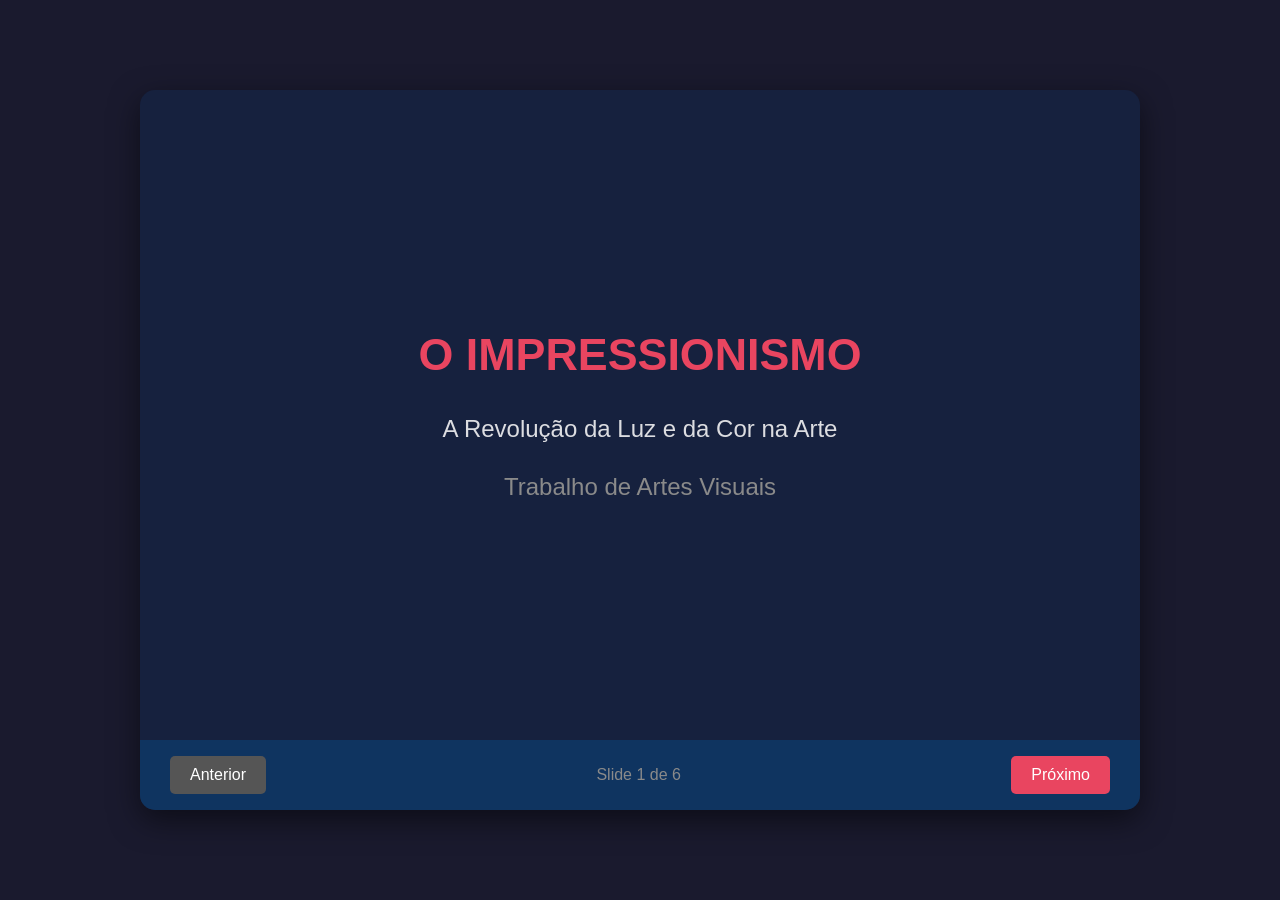
==== index.html @ 54b545f0 "Update index.html" ====
<!DOCTYPE html>
<html lang="pt-BR">
<head>
    <meta charset="UTF-8">
    <meta name="viewport" content="width=device-width, initial-scale=1.0">
    <title>Trabalho de Artes: Impressionismo</title>
    <style>
        * {
            box-sizing: border-box;
            margin: 0;
            padding: 0;
            font-family: 'Segoe UI', Tahoma, Geneva, Verdana, sans-serif;
        }

        body {
            background-color: #1a1a2e;
            color: #fff;
            display: flex;
            justify-content: center;
            align-items: center;
            min-height: 100vh;
            overflow: hidden;
        }

        /* Container Principal da Apresentação */
        .presentation-container {
            width: 90vw;
            max-width: 1000px;
            height: 80vh;
            background: #16213e;
            border-radius: 15px;
            box-shadow: 0 10px 30px rgba(0, 0, 0, 0.5);
            position: relative;
            overflow: hidden;
            display: flex;
            flex-direction: column;
        }

        /* Área dos Slides */
        .slides-wrapper {
            flex: 1;
            position: relative;
        }

        .slide {
            position: absolute;
            top: 0;
            left: 0;
            width: 100%;
            height: 100%;
            opacity: 0;
            visibility: hidden;
            transition: all 0.6s ease-in-out;
            padding: 50px;
            display: flex;
            flex-direction: column;
            justify-content: center;
            box-sizing: border-box;
        }

        .slide.active {
            opacity: 1;
            visibility: visible;
        }

        /* Estilização dos Conteúdos */
        h1 {
            font-size: 2.8rem;
            color: #e94560;
            margin-bottom: 20px;
            text-align: center;
        }

        h2 {
            font-size: 2rem;
            color: #00fff5;
            margin-bottom: 20px;
            border-bottom: 2px solid #00fff5;
            padding-bottom: 10px;
            display: inline-block;
        }

        p {
            font-size: 1.2rem;
            line-height: 1.6;
            color: #dcdde1;
            margin-bottom: 15px;
        }

        ul {
            font-size: 1.2rem;
            line-height: 1.8;
            margin-left: 30px;
            color: #dcdde1;
        }

        li {
            margin-bottom: 10px;
        }

        .highlight {
            color: #f8a5c2;
            font-weight: bold;
        }

        /* Capa Especial */
        .slide-cover {
            text-align: center;
            align-items: center;
        }

        .slide-cover h3 {
            font-size: 1.5rem;
            color: #8a8a8a;
            margin-top: 10px;
            font-weight: normal;
        }

        /* Navegação e Botões */
        .controls {
            height: 70px;
            background: #0f3460;
            display: flex;
            justify-content: space-between;
            align-items: center;
            padding: 0 30px;
        }

        .btn {
            background-color: #e94560;
            color: white;
            border: none;
            padding: 10px 20px;
            font-size: 1rem;
            border-radius: 5px;
            cursor: pointer;
            transition: background 0.3s;
        }

        .btn:hover {
            background-color: #ff6b81;
        }

        .btn:disabled {
            background-color: #555;
            cursor: not-allowed;
        }

        .slide-counter {
            font-size: 1rem;
            color: #8a8a8a;
        }
    </style>
</head>
<body>

    <div class="presentation-container">
        <div class="slides-wrapper">

            <!-- Slide 1: Capa -->
            <div class="slide slide-cover active">
                <h1>O IMPRESSIONISMO</h1>
                <p style="font-size: 1.5rem; margin-top: 10px;">A Revolução da Luz e da Cor na Arte</p>
                <h3>Trabalho de Artes Visuais</h3>
            </div>

            <!-- Slide 2: O que foi? -->
            <div class="slide">
                <h2>O que foi o Impressionismo?</h2>
                <p>O <strong>Impressionismo</strong> foi um movimento artístico que emergiu na França na segunda metade do século XIX (década de 1870).</p>
                <p>Os artistas romperam com as regras rígidas da <span class="highlight">Arte Acadêmica</span>, optando por pintar ao ar livre para capturar a luz solar e as transformações da natureza em tempo real.</p>
            </div>

            <!-- Slide 3: Principais Características -->
            <div class="slide">
                <h2>Principais Características</h2>
                <ul>
                    <li><strong>Luz Natural:</strong> Foco em como a luz do sol altera as cores dos objetos.</li>
                    <li><strong>Pinceladas Soltas:</strong> Pinceladas rápidas e visíveis, sem preocupação com contornos definidos.</li>
                    <li><strong>Mistura Óptica:</strong> Cores puras aplicadas lado a lado na tela para serem misturadas pelos olhos de quem vê.</li>
                    <li><strong>Temas do Cotidiano:</strong> Paisagens naturais, cenas urbanas e vida boêmia de Paris.</li>
                </ul>
            </div>

            <!-- Slide 4: Origem do Nome -->
            <div class="slide">
                <h2>Origem do Nome</h2>
                <p>O termo "Impressionismo" surgiu de forma pejorativa através do crítico de arte Louis Leroy, ao comentar a obra <em>"Impressão, Nascer do Sol"</em> (1872) de <span class="highlight">Claude Monet</span>.</p>
                <p>O crítico ironizou a pintura dizendo que ela parecia apenas um "esboço incompleto" ou uma simples "impressão". Os artistas gostaram do termo e o adotaram para o movimento.</p>
            </div>

            <!-- Slide 5: Principais Artistas -->
            <div class="slide">
                <h2>Principais Artistas</h2>
                <ul>
                    <li><strong>Claude Monet:</strong> O pai do impressionismo, famoso por suas séries de paisagens e vitórias-régias.</li>
                    <li><strong>Pierre-Auguste Renoir:</strong> Destacou-se pelas cores vivas e celebração da vida social urbana.</li>
                    <li><strong>Edgar Degas:</strong> Conhecido por capturar o movimento, especialmente em suas pinturas de bailarinas.</li>
                    <li><strong>Berthe Morisot:</strong> Uma das mulheres mais importantes do movimento, retratando o universo feminino e familiar.</li>
                </ul>
            </div>

            <!-- Slide 6: Conclusão -->
            <div class="slide">
                <h2>Conclusão e Impacto</h2>
                <p>O Impressionismo não apenas mudou a forma de pintar, mas **libertou a arte** da obrigação de copiar fielmente a realidade.</p>
                <p>Ele abriu caminho para a **Arte Moderna** e influenciou diretamente movimentos futuros como o Pós-Impressionismo, o Fovismo e o Cubismo.</p>
            </div>

        </div>

        <!-- Controles dos Slides -->
        <div class="controls">
            <button class="btn" id="prevBtn" onclick="changeSlide(-1)" disabled>Anterior</button>
            <div class="slide-counter" id="slideCounter">Slide 1 de 6</div>
            <button class="btn" id="nextBtn" onclick="changeSlide(1)">Próximo</button>
        </div>
    </div>

    <!-- Script para controle de navegação -->
    <script>
        let currentSlide = 0;
        const slides = document.querySelectorAll('.slide');
        const prevBtn = document.getElementById('prevBtn');
        const nextBtn = document.getElementById('nextBtn');
        const slideCounter = document.getElementById('slideCounter');

        function updateSlide() {
            slides.forEach((slide, index) => {
                if (index === currentSlide) {
                    slide.classList.add('active');
                } else {
                    slide.classList.remove('active');
                }
            });

            // Atualiza contador
            slideCounter.textContent = `Slide ${currentSlide + 1} de ${slides.length}`;

            // Ativa/Desativa botões
            prevBtn.disabled = currentSlide === 0;
            nextBtn.disabled = currentSlide === slides.length - 1;
        }

        function changeSlide(direction) {
            currentSlide += direction;
            if (currentSlide < 0) currentSlide = 0;
            if (currentSlide >= slides.length) currentSlide = slides.length - 1;
            updateSlide();
        }

        // Navegação por teclado (setas)
        document.addEventListener('keydown', (e) => {
            if (e.key === 'ArrowRight' || e.key === ' ') {
                if (currentSlide < slides.length - 1) changeSlide(1);
            } else if (e.key === 'ArrowLeft') {
                if (currentSlide > 0) changeSlide(-1);
            }
        });
    </script>
</body>
  </html>
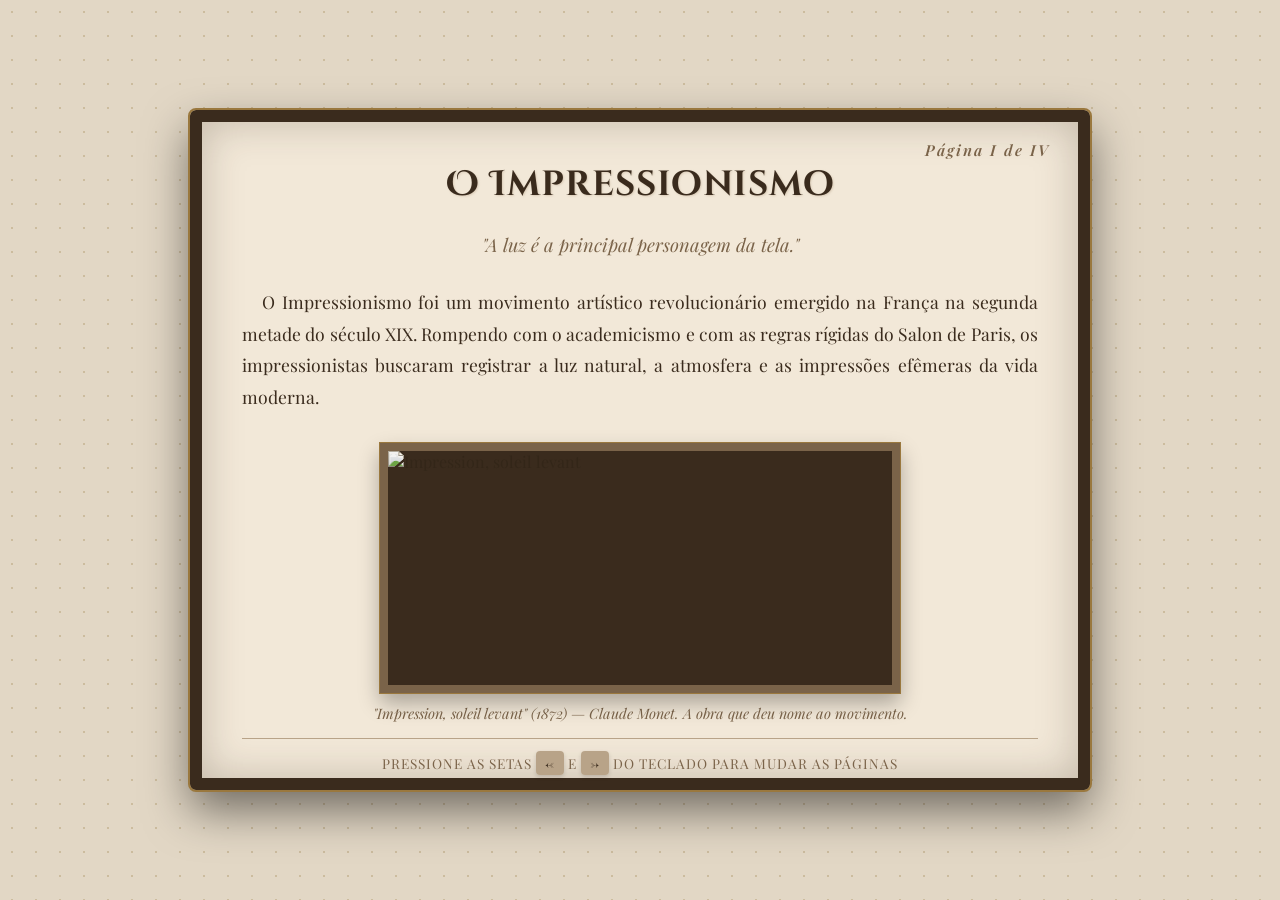
==== commit e9fe704b: "Update index.html" ====
--- a/index.html
+++ b/index.html
@@ -3,18 +3,37 @@
 <head>
     <meta charset="UTF-8">
     <meta name="viewport" content="width=device-width, initial-scale=1.0">
-    <title>Trabalho de Artes: Impressionismo</title>
+    <title>O Impressionismo - Uma Jornada nas Cores da Luz</title>
+    <!-- Fontes clássicas / estilo antigo -->
+    <link rel="preconnect" href="https://fonts.googleapis.com">
+    <link rel="preconnect" href="https://fonts.gstatic.com" crossorigin>
+    <link href="https://fonts.googleapis.com/css2?family=Cinzel+Decorative:wght@700&family=Playfair+Display:ital,wght@0,400;0,600;0,700;1,400&display=swap" rel="stylesheet">
+
     <style>
+        /* Palette de Cores de Pinturas Antigas / Envelhecidas */
+        :root {
+            --bg-canvas: #e2d7c5;
+            --bg-paper: #f2e8d8;
+            --brown-dark: #3a2b1d;
+            --brown-muted: #7a6349;
+            --sepia-border: #b8a388;
+            --gold-accent: #9a783e;
+            --font-title: 'Cinzel Decorative', serif;
+            --font-body: 'Playfair Display', serif;
+        }
+
         * {
             box-sizing: border-box;
             margin: 0;
             padding: 0;
-            font-family: 'Segoe UI', Tahoma, Geneva, Verdana, sans-serif;
         }
 
         body {
-            background-color: #1a1a2e;
-            color: #fff;
+            background-color: var(--bg-canvas);
+            background-image: radial-gradient(#ccbc9e 1px, transparent 1px);
+            background-size: 24px 24px;
+            color: var(--brown-dark);
+            font-family: var(--font-body);
             display: flex;
             justify-content: center;
             align-items: center;
@@ -22,242 +41,270 @@
             overflow: hidden;
         }
 
-        /* Container Principal da Apresentação */
-        .presentation-container {
-            width: 90vw;
-            max-width: 1000px;
-            height: 80vh;
-            background: #16213e;
-            border-radius: 15px;
-            box-shadow: 0 10px 30px rgba(0, 0, 0, 0.5);
+        /* Moldura de Livro Antigo / Quadro */
+        .book-container {
+            width: 92%;
+            max-width: 900px;
+            height: 85vh;
+            max-height: 680px;
+            background: var(--bg-paper);
+            border: 12px solid var(--brown-dark);
+            outline: 2px solid var(--gold-accent);
+            box-shadow: inset 0 0 40px rgba(58, 43, 29, 0.25), 0 20px 45px rgba(0,0,0,0.5);
+            border-radius: 6px;
             position: relative;
-            overflow: hidden;
+            padding: 40px;
             display: flex;
             flex-direction: column;
-        }
-
-        /* Área dos Slides */
-        .slides-wrapper {
-            flex: 1;
+            justify-content: space-between;
+        }
+
+        /* Indicador do número da página */
+        .page-indicator {
+            position: absolute;
+            top: 18px;
+            right: 28px;
+            font-size: 0.95rem;
+            color: var(--brown-muted);
+            letter-spacing: 2px;
+            font-style: italic;
+            font-weight: 600;
+        }
+
+        /* Estrutura das Páginas */
+        .page {
+            display: none;
+            opacity: 0;
+            transition: opacity 0.7s ease-in-out;
+            height: 100%;
+            flex-direction: column;
+            justify-content: center;
+        }
+
+        .page.active {
+            display: flex;
+            opacity: 1;
+        }
+
+        h1, h2 {
+            font-family: var(--font-title);
+            color: var(--brown-dark);
+            text-align: center;
+            margin-bottom: 20px;
+            text-shadow: 1px 1px 2px rgba(184, 163, 136, 0.4);
+            line-height: 1.3;
+        }
+
+        h1 { 
+            font-size: 2.2rem; 
+            letter-spacing: 1px;
+        }
+        
+        h2 { 
+            font-size: 1.7rem; 
+            border-bottom: 1px solid var(--sepia-border); 
+            padding-bottom: 10px; 
+            margin-bottom: 25px;
+        }
+
+        p {
+            font-size: 1.1rem;
+            line-height: 1.8;
+            text-align: justify;
+            color: var(--brown-dark);
+            margin-bottom: 15px;
+            text-indent: 20px;
+        }
+
+        .intro-text {
+            text-indent: 0;
+            font-style: italic;
+            text-align: center;
+            color: var(--brown-muted);
+            margin-bottom: 25px;
+            font-size: 1.15rem;
+        }
+
+        /* Efeito de Pincelada / Revelação da Pintura */
+        .artwork-wrapper {
             position: relative;
-        }
-
-        .slide {
-            position: absolute;
-            top: 0;
-            left: 0;
+            width: 100%;
+            max-width: 520px;
+            height: 270px;
+            margin: 15px auto;
+            border: 8px solid var(--brown-muted);
+            outline: 1px solid var(--gold-accent);
+            box-shadow: 0 10px 20px rgba(0,0,0,0.3);
+            overflow: hidden;
+            background-color: var(--brown-dark);
+        }
+
+        .artwork-img {
             width: 100%;
             height: 100%;
-            opacity: 0;
-            visibility: hidden;
-            transition: all 0.6s ease-in-out;
-            padding: 50px;
-            display: flex;
-            flex-direction: column;
-            justify-content: center;
-            box-sizing: border-box;
-        }
-
-        .slide.active {
-            opacity: 1;
-            visibility: visible;
-        }
-
-        /* Estilização dos Conteúdos */
-        h1 {
-            font-size: 2.8rem;
-            color: #e94560;
-            margin-bottom: 20px;
+            object-fit: cover;
+            filter: sepia(0.3) contrast(1.08) brightness(0.95);
+            /* Animação que simula o pincel pintando a tela ao revelar a imagem */
+            clip-path: circle(0% at 50% 50%);
+            transition: clip-path 2.2s cubic-bezier(0.25, 1, 0.5, 1);
+        }
+
+        /* Ao ativar a página, o efeito do pincel abre a tela */
+        .page.active .artwork-img {
+            clip-path: circle(120% at 50% 50%);
+        }
+
+        /* Legenda das Obras */
+        .caption {
             text-align: center;
-        }
-
-        h2 {
-            font-size: 2rem;
-            color: #00fff5;
-            margin-bottom: 20px;
-            border-bottom: 2px solid #00fff5;
-            padding-bottom: 10px;
-            display: inline-block;
-        }
-
-        p {
+            font-style: italic;
+            font-size: 0.9rem;
+            color: var(--brown-muted);
+            margin-top: -5px;
+            margin-bottom: 15px;
+        }
+
+        /* Lista estilizada da Página 2 */
+        .features-list {
+            list-style: none;
+            margin-top: 10px;
+        }
+
+        .features-list li {
+            font-size: 1.05rem;
+            line-height: 1.8;
+            margin-bottom: 12px;
+            padding-left: 25px;
+            position: relative;
+        }
+
+        .features-list li::before {
+            content: "❧";
+            position: absolute;
+            left: 0;
+            color: var(--gold-accent);
             font-size: 1.2rem;
-            line-height: 1.6;
-            color: #dcdde1;
-            margin-bottom: 15px;
-        }
-
-        ul {
-            font-size: 1.2rem;
-            line-height: 1.8;
-            margin-left: 30px;
-            color: #dcdde1;
-        }
-
-        li {
-            margin-bottom: 10px;
-        }
-
-        .highlight {
-            color: #f8a5c2;
+        }
+
+        /* Rodapé com Instrução do Teclado */
+        .footer-nav {
+            text-align: center;
+            font-size: 0.85rem;
+            color: var(--brown-muted);
+            border-top: 1px solid var(--sepia-border);
+            padding-top: 15px;
+            letter-spacing: 1px;
+            text-transform: uppercase;
+        }
+
+        .key-hint {
+            background-color: var(--sepia-border);
+            color: var(--brown-dark);
+            padding: 3px 9px;
+            border-radius: 4px;
             font-weight: bold;
-        }
-
-        /* Capa Especial */
-        .slide-cover {
-            text-align: center;
-            align-items: center;
-        }
-
-        .slide-cover h3 {
-            font-size: 1.5rem;
-            color: #8a8a8a;
-            margin-top: 10px;
-            font-weight: normal;
-        }
-
-        /* Navegação e Botões */
-        .controls {
-            height: 70px;
-            background: #0f3460;
-            display: flex;
-            justify-content: space-between;
-            align-items: center;
-            padding: 0 30px;
-        }
-
-        .btn {
-            background-color: #e94560;
-            color: white;
-            border: none;
-            padding: 10px 20px;
-            font-size: 1rem;
-            border-radius: 5px;
-            cursor: pointer;
-            transition: background 0.3s;
-        }
-
-        .btn:hover {
-            background-color: #ff6b81;
-        }
-
-        .btn:disabled {
-            background-color: #555;
-            cursor: not-allowed;
-        }
-
-        .slide-counter {
-            font-size: 1rem;
-            color: #8a8a8a;
+            box-shadow: 0 2px 4px rgba(0,0,0,0.15);
         }
     </style>
 </head>
 <body>
 
-    <div class="presentation-container">
-        <div class="slides-wrapper">
-
-            <!-- Slide 1: Capa -->
-            <div class="slide slide-cover active">
-                <h1>O IMPRESSIONISMO</h1>
-                <p style="font-size: 1.5rem; margin-top: 10px;">A Revolução da Luz e da Cor na Arte</p>
-                <h3>Trabalho de Artes Visuais</h3>
+    <div class="book-container">
+        <div class="page-indicator" id="pageIndicator">Página I de IV</div>
+
+        <!-- PÁGINA 1: INTRODUÇÃO -->
+        <div class="page active" id="page-1">
+            <h1>O Impressionismo</h1>
+            <p class="intro-text">"A luz é a principal personagem da tela."</p>
+            <p>
+                O Impressionismo foi um movimento artístico revolucionário emergido na França na segunda metade do século XIX. Rompendo com o academicismo e com as regras rígidas do Salon de Paris, os impressionistas buscaram registrar a luz natural, a atmosfera e as impressões efêmeras da vida moderna.
+            </p>
+            <div class="artwork-wrapper">
+                <img src="https://upload.wikimedia.org/wikipedia/commons/thumb/5/54/Claude_Monet%2C_Impression%2C_soleil_levant.jpg/800px-Claude_Monet%2C_Impression%2C_soleil_levant.jpg" alt="Impression, soleil levant" class="artwork-img">
             </div>
-
-            <!-- Slide 2: O que foi? -->
-            <div class="slide">
-                <h2>O que foi o Impressionismo?</h2>
-                <p>O <strong>Impressionismo</strong> foi um movimento artístico que emergiu na França na segunda metade do século XIX (década de 1870).</p>
-                <p>Os artistas romperam com as regras rígidas da <span class="highlight">Arte Acadêmica</span>, optando por pintar ao ar livre para capturar a luz solar e as transformações da natureza em tempo real.</p>
+            <div class="caption">"Impression, soleil levant" (1872) — Claude Monet. A obra que deu nome ao movimento.</div>
+        </div>
+
+        <!-- PÁGINA 2: CARACTERÍSTICAS -->
+        <div class="page" id="page-2">
+            <h2>Técnicas e Características</h2>
+            <p>
+                Os pintores impressionistas transformaram a forma de enxergar e representar o mundo ao seu redor através de novas abordagens estéticas:
+            </p>
+            <ul class="features-list">
+                <li><strong>Pintura ao Ar Livre (En plein air):</strong> Abandono do ateliê para capturar as transformações da luz solar em tempo real.</li>
+                <li><strong>Pinceladas Rápidas e Visíveis:</strong> Toques de tinta que deixam a textura do pincel evidente na tela.</li>
+                <li><strong>Mistura Óptica de Cores:</strong> Cores puras aplicadas lado a lado para serem fundidas pelo olhar do espectador.</li>
+                <li><strong>Sombras Coloridas:</strong> As sombras deixaram de ser pretas ou cinzas e passaram a refletir tons violetas e azulados.</li>
+            </ul>
+        </div>
+
+        <!-- PÁGINA 3: GRANDES MESTRES -->
+        <div class="page" id="page-3">
+            <h2>Os Grandes Mestres</h2>
+            <p>
+                A essência do movimento foi moldada por artistas visionários que imortalizaram a sensibilidade da luz e do cotidiano parisiense.
+            </p>
+            <div class="artwork-wrapper">
+                <img src="https://upload.wikimedia.org/wikipedia/commons/thumb/2/21/Pierre-Auguste_Renoir_-_Le_Moulin_de_la_Galette_-_Google_Art_Project.jpg/800px-Pierre-Auguste_Renoir_-_Le_Moulin_de_la_Galette_-_Google_Art_Project.jpg" alt="Bal du moulin de la Galette" class="artwork-img">
             </div>
-
-            <!-- Slide 3: Principais Características -->
-            <div class="slide">
-                <h2>Principais Características</h2>
-                <ul>
-                    <li><strong>Luz Natural:</strong> Foco em como a luz do sol altera as cores dos objetos.</li>
-                    <li><strong>Pinceladas Soltas:</strong> Pinceladas rápidas e visíveis, sem preocupação com contornos definidos.</li>
-                    <li><strong>Mistura Óptica:</strong> Cores puras aplicadas lado a lado na tela para serem misturadas pelos olhos de quem vê.</li>
-                    <li><strong>Temas do Cotidiano:</strong> Paisagens naturais, cenas urbanas e vida boêmia de Paris.</li>
-                </ul>
-            </div>
-
-            <!-- Slide 4: Origem do Nome -->
-            <div class="slide">
-                <h2>Origem do Nome</h2>
-                <p>O termo "Impressionismo" surgiu de forma pejorativa através do crítico de arte Louis Leroy, ao comentar a obra <em>"Impressão, Nascer do Sol"</em> (1872) de <span class="highlight">Claude Monet</span>.</p>
-                <p>O crítico ironizou a pintura dizendo que ela parecia apenas um "esboço incompleto" ou uma simples "impressão". Os artistas gostaram do termo e o adotaram para o movimento.</p>
-            </div>
-
-            <!-- Slide 5: Principais Artistas -->
-            <div class="slide">
-                <h2>Principais Artistas</h2>
-                <ul>
-                    <li><strong>Claude Monet:</strong> O pai do impressionismo, famoso por suas séries de paisagens e vitórias-régias.</li>
-                    <li><strong>Pierre-Auguste Renoir:</strong> Destacou-se pelas cores vivas e celebração da vida social urbana.</li>
-                    <li><strong>Edgar Degas:</strong> Conhecido por capturar o movimento, especialmente em suas pinturas de bailarinas.</li>
-                    <li><strong>Berthe Morisot:</strong> Uma das mulheres mais importantes do movimento, retratando o universo feminino e familiar.</li>
-                </ul>
-            </div>
-
-            <!-- Slide 6: Conclusão -->
-            <div class="slide">
-                <h2>Conclusão e Impacto</h2>
-                <p>O Impressionismo não apenas mudou a forma de pintar, mas **libertou a arte** da obrigação de copiar fielmente a realidade.</p>
-                <p>Ele abriu caminho para a **Arte Moderna** e influenciou diretamente movimentos futuros como o Pós-Impressionismo, o Fovismo e o Cubismo.</p>
-            </div>
-
-        </div>
-
-        <!-- Controles dos Slides -->
-        <div class="controls">
-            <button class="btn" id="prevBtn" onclick="changeSlide(-1)" disabled>Anterior</button>
-            <div class="slide-counter" id="slideCounter">Slide 1 de 6</div>
-            <button class="btn" id="nextBtn" onclick="changeSlide(1)">Próximo</button>
+            <div class="caption">"Bal du moulin de la Galette" (1876) — Pierre-Auguste Renoir. Cenas da vida cotidiana sob a luz filtrada.</div>
+        </div>
+
+        <!-- PÁGINA 4: O LEGADO -->
+        <div class="page" id="page-4">
+            <h2>O Legado na História da Arte</h2>
+            <p>
+                Apesar de inicialmente rejeitados pelos críticos tradicionais, os impressionistas libertaram a pintura das amarras da representação fotográfica. Ao dar primazia à percepção individual e à subjetividade, o Impressionismo abriu o caminho para todas as vanguardas do século XX.
+            </p>
+            <p>
+                Nomes como Claude Monet, Pierre-Auguste Renoir, Edgar Degas, Camille Pissarro e Berthe Morisot redefiniram para sempre a relação entre a arte, o tempo e a luz.
+            </p>
+        </div>
+
+        <!-- RODAPÉ NAVEGAÇÃO POR TECLADO -->
+        <div class="footer-nav">
+            Pressione as setas <span class="key-hint">←</span> e <span class="key-hint">→</span> do teclado para mudar as páginas
         </div>
     </div>
 
-    <!-- Script para controle de navegação -->
+    <!-- JAVASCRIPT: NAVEGAÇÃO POR SETAS E CONTROLE DE PÁGINAS -->
     <script>
-        let currentSlide = 0;
-        const slides = document.querySelectorAll('.slide');
-        const prevBtn = document.getElementById('prevBtn');
-        const nextBtn = document.getElementById('nextBtn');
-        const slideCounter = document.getElementById('slideCounter');
-
-        function updateSlide() {
-            slides.forEach((slide, index) => {
-                if (index === currentSlide) {
-                    slide.classList.add('active');
-                } else {
-                    slide.classList.remove('active');
+        let currentPage = 1;
+        const totalPages = 4;
+        const romanNumerals = ["I", "II", "III", "IV"];
+
+        function showPage(pageIndex) {
+            if (pageIndex < 1 || pageIndex > totalPages) return;
+
+            // Oculta todas as páginas
+            for (let i = 1; i <= totalPages; i++) {
+                const page = document.getElementById(`page-${i}`);
+                page.classList.remove('active');
+            }
+
+            // Ativa a página atual
+            const activePage = document.getElementById(`page-${pageIndex}`);
+            activePage.classList.add('active');
+
+            // Atualiza o indicador numérico em algarismos romanos
+            document.getElementById('pageIndicator').innerText = `Página ${romanNumerals[pageIndex - 1]} de ${romanNumerals[totalPages - 1]}`;
+
+            currentPage = pageIndex;
+        }
+
+        // Captura o evento das setas do teclado do PC
+        document.addEventListener('keydown', function(event) {
+            if (event.key === 'ArrowRight') {
+                if (currentPage < totalPages) {
+                    showPage(currentPage + 1);
                 }
-            });
-
-            // Atualiza contador
-            slideCounter.textContent = `Slide ${currentSlide + 1} de ${slides.length}`;
-
-            // Ativa/Desativa botões
-            prevBtn.disabled = currentSlide === 0;
-            nextBtn.disabled = currentSlide === slides.length - 1;
-        }
-
-        function changeSlide(direction) {
-            currentSlide += direction;
-            if (currentSlide < 0) currentSlide = 0;
-            if (currentSlide >= slides.length) currentSlide = slides.length - 1;
-            updateSlide();
-        }
-
-        // Navegação por teclado (setas)
-        document.addEventListener('keydown', (e) => {
-            if (e.key === 'ArrowRight' || e.key === ' ') {
-                if (currentSlide < slides.length - 1) changeSlide(1);
-            } else if (e.key === 'ArrowLeft') {
-                if (currentSlide > 0) changeSlide(-1);
+            } else if (event.key === 'ArrowLeft') {
+                if (currentPage > 1) {
+                    showPage(currentPage - 1);
+                }
             }
         });
     </script>
 </body>
-  </html>
-  
+</html>
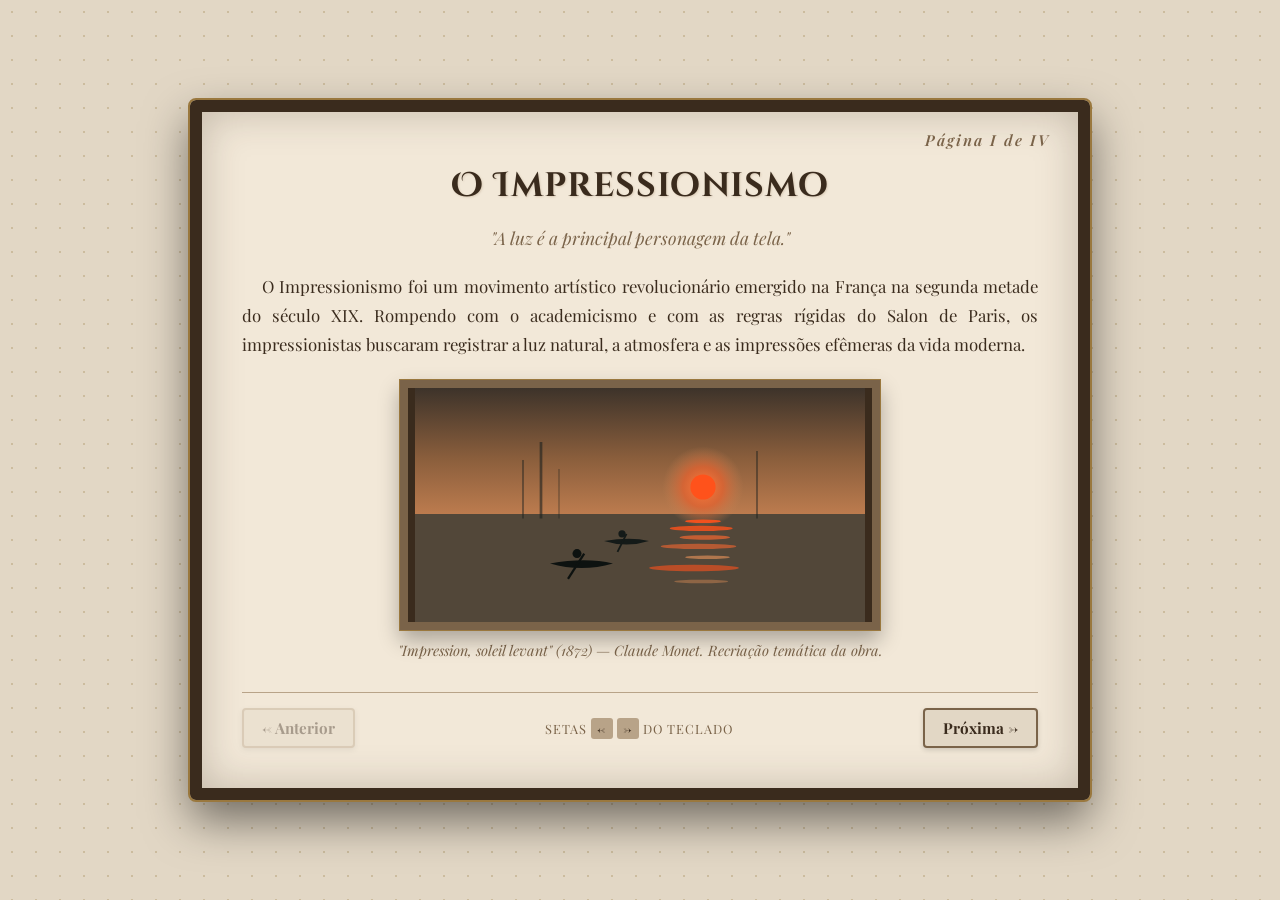
==== commit 960be89b: "Update index.html" ====
--- a/index.html
+++ b/index.html
@@ -4,7 +4,7 @@
     <meta charset="UTF-8">
     <meta name="viewport" content="width=device-width, initial-scale=1.0">
     <title>O Impressionismo - Uma Jornada nas Cores da Luz</title>
-    <!-- Fontes clássicas / estilo antigo -->
+    <!-- Fontes clássicas / antigas -->
     <link rel="preconnect" href="https://fonts.googleapis.com">
     <link rel="preconnect" href="https://fonts.gstatic.com" crossorigin>
     <link href="https://fonts.googleapis.com/css2?family=Cinzel+Decorative:wght@700&family=Playfair+Display:ital,wght@0,400;0,600;0,700;1,400&display=swap" rel="stylesheet">
@@ -45,8 +45,8 @@
         .book-container {
             width: 92%;
             max-width: 900px;
-            height: 85vh;
-            max-height: 680px;
+            height: 88vh;
+            max-height: 700px;
             background: var(--bg-paper);
             border: 12px solid var(--brown-dark);
             outline: 2px solid var(--gold-accent);
@@ -71,7 +71,7 @@
             font-weight: 600;
         }
 
-        /* Estrutura das Páginas */
+        /* Páginas */
         .page {
             display: none;
             opacity: 0;
@@ -90,29 +90,29 @@
             font-family: var(--font-title);
             color: var(--brown-dark);
             text-align: center;
-            margin-bottom: 20px;
+            margin-bottom: 15px;
             text-shadow: 1px 1px 2px rgba(184, 163, 136, 0.4);
             line-height: 1.3;
         }
 
         h1 { 
-            font-size: 2.2rem; 
+            font-size: 2.1rem; 
             letter-spacing: 1px;
         }
         
         h2 { 
-            font-size: 1.7rem; 
+            font-size: 1.6rem; 
             border-bottom: 1px solid var(--sepia-border); 
-            padding-bottom: 10px; 
-            margin-bottom: 25px;
+            padding-bottom: 8px; 
+            margin-bottom: 20px;
         }
 
         p {
-            font-size: 1.1rem;
-            line-height: 1.8;
+            font-size: 1.05rem;
+            line-height: 1.7;
             text-align: justify;
             color: var(--brown-dark);
-            margin-bottom: 15px;
+            margin-bottom: 12px;
             text-indent: 20px;
         }
 
@@ -121,59 +121,60 @@
             font-style: italic;
             text-align: center;
             color: var(--brown-muted);
-            margin-bottom: 25px;
-            font-size: 1.15rem;
-        }
-
-        /* Efeito de Pincelada / Revelação da Pintura */
+            margin-bottom: 20px;
+            font-size: 1.1rem;
+        }
+
+        /* Moldura SVG da Imagem Pintada */
         .artwork-wrapper {
             position: relative;
             width: 100%;
-            max-width: 520px;
-            height: 270px;
-            margin: 15px auto;
+            max-width: 480px;
+            height: 250px;
+            margin: 10px auto 15px auto;
             border: 8px solid var(--brown-muted);
             outline: 1px solid var(--gold-accent);
             box-shadow: 0 10px 20px rgba(0,0,0,0.3);
             overflow: hidden;
             background-color: var(--brown-dark);
-        }
-
-        .artwork-img {
+            display: flex;
+            justify-content: center;
+            align-items: center;
+        }
+
+        .artwork-svg {
             width: 100%;
             height: 100%;
-            object-fit: cover;
-            filter: sepia(0.3) contrast(1.08) brightness(0.95);
             /* Animação que simula o pincel pintando a tela ao revelar a imagem */
             clip-path: circle(0% at 50% 50%);
             transition: clip-path 2.2s cubic-bezier(0.25, 1, 0.5, 1);
         }
 
         /* Ao ativar a página, o efeito do pincel abre a tela */
-        .page.active .artwork-img {
+        .page.active .artwork-svg {
             clip-path: circle(120% at 50% 50%);
         }
 
-        /* Legenda das Obras */
+        /* Legenda da pintura antiga */
         .caption {
             text-align: center;
             font-style: italic;
             font-size: 0.9rem;
             color: var(--brown-muted);
             margin-top: -5px;
-            margin-bottom: 15px;
-        }
-
-        /* Lista estilizada da Página 2 */
+            margin-bottom: 10px;
+        }
+
+        /* Lista estilizada na página 2 */
         .features-list {
             list-style: none;
-            margin-top: 10px;
+            margin-top: 5px;
         }
 
         .features-list li {
             font-size: 1.05rem;
-            line-height: 1.8;
-            margin-bottom: 12px;
+            line-height: 1.7;
+            margin-bottom: 10px;
             padding-left: 25px;
             position: relative;
         }
@@ -186,24 +187,56 @@
             font-size: 1.2rem;
         }
 
-        /* Rodapé com Instrução do Teclado */
-        .footer-nav {
-            text-align: center;
-            font-size: 0.85rem;
-            color: var(--brown-muted);
+        /* Controles de Navegação por Botão e Teclado */
+        .controls-container {
+            display: flex;
+            justify-content: space-between;
+            align-items: center;
             border-top: 1px solid var(--sepia-border);
             padding-top: 15px;
+            margin-top: 10px;
+        }
+
+        .nav-btn {
+            background-color: var(--bg-canvas);
+            color: var(--brown-dark);
+            border: 2px solid var(--brown-muted);
+            padding: 8px 18px;
+            font-family: var(--font-body);
+            font-size: 0.95rem;
+            font-weight: bold;
+            cursor: pointer;
+            border-radius: 4px;
+            transition: all 0.3s ease;
+            box-shadow: 0 2px 5px rgba(0,0,0,0.15);
+        }
+
+        .nav-btn:hover:not(:disabled) {
+            background-color: var(--gold-accent);
+            color: #fff;
+            border-color: var(--brown-dark);
+        }
+
+        .nav-btn:disabled {
+            opacity: 0.4;
+            cursor: not-allowed;
+            border-color: var(--sepia-border);
+        }
+
+        .footer-hint {
+            font-size: 0.8rem;
+            color: var(--brown-muted);
             letter-spacing: 1px;
             text-transform: uppercase;
+            text-align: center;
         }
 
         .key-hint {
             background-color: var(--sepia-border);
             color: var(--brown-dark);
-            padding: 3px 9px;
-            border-radius: 4px;
+            padding: 2px 6px;
+            border-radius: 3px;
             font-weight: bold;
-            box-shadow: 0 2px 4px rgba(0,0,0,0.15);
         }
     </style>
 </head>
@@ -220,9 +253,46 @@
                 O Impressionismo foi um movimento artístico revolucionário emergido na França na segunda metade do século XIX. Rompendo com o academicismo e com as regras rígidas do Salon de Paris, os impressionistas buscaram registrar a luz natural, a atmosfera e as impressões efêmeras da vida moderna.
             </p>
             <div class="artwork-wrapper">
-                <img src="https://upload.wikimedia.org/wikipedia/commons/thumb/5/54/Claude_Monet%2C_Impression%2C_soleil_levant.jpg/800px-Claude_Monet%2C_Impression%2C_soleil_levant.jpg" alt="Impression, soleil levant" class="artwork-img">
+                <!-- Pintura em SVG Vetorial (Impression, Soleil Levant) -->
+                <svg class="artwork-svg" viewBox="0 0 500 260" xmlns="http://www.w3.org/2000/svg">
+                    <defs>
+                        <linearGradient id="skyGrad" x1="0%" y1="0%" x2="0%" y2="100%">
+                            <stop offset="0%" stop-color="#3d332a" />
+                            <stop offset="30%" stop-color="#8a5e3c" />
+                            <stop offset="60%" stop-color="#c98353" />
+                            <stop offset="100%" stop-color="#d6b088" />
+                        </linearGradient>
+                        <radialGradient id="sunGlow" cx="50%" cy="50%" r="50%">
+                            <stop offset="0%" stop-color="#ff7b3d" />
+                            <stop offset="50%" stop-color="#e06331" stop-opacity="0.8" />
+                            <stop offset="100%" stop-color="#c98353" stop-opacity="0" />
+                        </radialGradient>
+                    </defs>
+                    <rect width="500" height="260" fill="url(#skyGrad)" />
+                    <rect y="140" width="500" height="120" fill="#2d3330" />
+                    <rect y="140" width="500" height="120" fill="#a8744d" opacity="0.3" />
+                    <circle cx="320" cy="110" r="45" fill="url(#sunGlow)" />
+                    <circle cx="320" cy="110" r="14" fill="#ff521b" />
+                    <ellipse cx="320" cy="148" rx="20" ry="2" fill="#ff521b" opacity="0.9" />
+                    <ellipse cx="318" cy="156" rx="35" ry="3" fill="#ff521b" opacity="0.8" />
+                    <ellipse cx="322" cy="166" rx="28" ry="2.5" fill="#e06331" opacity="0.8" />
+                    <ellipse cx="315" cy="176" rx="42" ry="3" fill="#e06331" opacity="0.7" />
+                    <ellipse cx="325" cy="188" rx="25" ry="2" fill="#c98353" opacity="0.8" />
+                    <ellipse cx="310" cy="200" rx="50" ry="3.5" fill="#ff521b" opacity="0.6" />
+                    <ellipse cx="318" cy="215" rx="30" ry="2" fill="#c98353" opacity="0.5" />
+                    <line x1="120" y1="80" x2="120" y2="145" stroke="#1c211f" stroke-width="2" opacity="0.5" />
+                    <line x1="140" y1="60" x2="140" y2="145" stroke="#1c211f" stroke-width="3" opacity="0.6" />
+                    <line x1="160" y1="90" x2="160" y2="145" stroke="#1c211f" stroke-width="1.5" opacity="0.4" />
+                    <line x1="380" y1="70" x2="380" y2="145" stroke="#1c211f" stroke-width="2" opacity="0.5" />
+                    <path d="M 210,170 Q 235,178 260,170 Q 240,165 210,170 Z" fill="#141a18" />
+                    <circle cx="230" cy="162" r="4" fill="#141a18" />
+                    <line x1="235" y1="162" x2="225" y2="182" stroke="#141a18" stroke-width="2" />
+                    <path d="M 150,195 Q 185,205 220,195 Q 190,188 150,195 Z" fill="#0d1210" />
+                    <circle cx="180" cy="184" r="5" fill="#0d1210" />
+                    <line x1="188" y1="184" x2="170" y2="212" stroke="#0d1210" stroke-width="2.5" />
+                </svg>
             </div>
-            <div class="caption">"Impression, soleil levant" (1872) — Claude Monet. A obra que deu nome ao movimento.</div>
+            <div class="caption">"Impression, soleil levant" (1872) — Claude Monet. Recriação temática da obra.</div>
         </div>
 
         <!-- PÁGINA 2: CARACTERÍSTICAS -->
@@ -246,9 +316,36 @@
                 A essência do movimento foi moldada por artistas visionários que imortalizaram a sensibilidade da luz e do cotidiano parisiense.
             </p>
             <div class="artwork-wrapper">
-                <img src="https://upload.wikimedia.org/wikipedia/commons/thumb/2/21/Pierre-Auguste_Renoir_-_Le_Moulin_de_la_Galette_-_Google_Art_Project.jpg/800px-Pierre-Auguste_Renoir_-_Le_Moulin_de_la_Galette_-_Google_Art_Project.jpg" alt="Bal du moulin de la Galette" class="artwork-img">
+                <!-- Pintura em SVG Vetorial (Bal du moulin de la Galette - Renoir) -->
+                <svg class="artwork-svg" viewBox="0 0 500 260" xmlns="http://www.w3.org/2000/svg">
+                    <defs>
+                        <radialGradient id="danceLight" cx="50%" cy="30%" r="70%">
+                            <stop offset="0%" stop-color="#f5e1a4" />
+                            <stop offset="50%" stop-color="#b88d58" />
+                            <stop offset="100%" stop-color="#3b2d1d" />
+                        </radialGradient>
+                    </defs>
+                    <rect width="500" height="260" fill="url(#danceLight)" />
+                    <circle cx="80" cy="60" r="70" fill="#2d3b22" opacity="0.7" />
+                    <circle cx="220" cy="40" r="90" fill="#3a4a2b" opacity="0.6" />
+                    <circle cx="400" cy="70" r="80" fill="#25331b" opacity="0.8" />
+                    <circle cx="100" cy="120" r="15" fill="#fff5cc" opacity="0.4" />
+                    <circle cx="180" cy="90" r="22" fill="#fff5cc" opacity="0.5" />
+                    <circle cx="270" cy="140" r="18" fill="#fff5cc" opacity="0.3" />
+                    <circle cx="340" cy="100" r="25" fill="#fff5cc" opacity="0.45" />
+                    <circle cx="420" cy="160" r="20" fill="#fff5cc" opacity="0.35" />
+                    <ellipse cx="150" cy="200" rx="25" ry="45" fill="#1f1811" />
+                    <circle cx="150" cy="145" r="12" fill="#d9b18f" />
+                    <ellipse cx="190" cy="205" rx="22" ry="40" fill="#5c4433" />
+                    <circle cx="190" cy="155" r="11" fill="#e0c2a6" />
+                    <ellipse cx="300" cy="190" rx="30" ry="50" fill="#182333" />
+                    <circle cx="300" cy="130" r="14" fill="#cca485" />
+                    <ellipse cx="300" cy="118" rx="20" ry="5" fill="#d9b652" />
+                    <ellipse cx="350" cy="200" rx="28" ry="45" fill="#6e2d33" />
+                    <circle cx="350" cy="142" r="12" fill="#e8cbb0" />
+                </svg>
             </div>
-            <div class="caption">"Bal du moulin de la Galette" (1876) — Pierre-Auguste Renoir. Cenas da vida cotidiana sob a luz filtrada.</div>
+            <div class="caption">"Bal du moulin de la Galette" (1876) — Pierre-Auguste Renoir. Atmosfera de dança e luz.</div>
         </div>
 
         <!-- PÁGINA 4: O LEGADO -->
@@ -262,17 +359,24 @@
             </p>
         </div>
 
-        <!-- RODAPÉ NAVEGAÇÃO POR TECLADO -->
-        <div class="footer-nav">
-            Pressione as setas <span class="key-hint">←</span> e <span class="key-hint">→</span> do teclado para mudar as páginas
+        <!-- CONTROLES DE NAVEGAÇÃO POR BOTÕES -->
+        <div class="controls-container">
+            <button class="nav-btn" id="prevBtn" onclick="changePage(-1)">← Anterior</button>
+            <div class="footer-hint">Setas <span class="key-hint">←</span> <span class="key-hint">→</span> do teclado</div>
+            <button class="nav-btn" id="nextBtn" onclick="changePage(1)">Próxima →</button>
         </div>
     </div>
 
-    <!-- JAVASCRIPT: NAVEGAÇÃO POR SETAS E CONTROLE DE PÁGINAS -->
+    <!-- JAVASCRIPT: NAVEGAÇÃO POR BOTÕES E TECLADO -->
     <script>
         let currentPage = 1;
         const totalPages = 4;
         const romanNumerals = ["I", "II", "III", "IV"];
+
+        function updateButtons() {
+            document.getElementById('prevBtn').disabled = (currentPage === 1);
+            document.getElementById('nextBtn').disabled = (currentPage === totalPages);
+        }
 
         function showPage(pageIndex) {
             if (pageIndex < 1 || pageIndex > totalPages) return;
@@ -291,6 +395,11 @@
             document.getElementById('pageIndicator').innerText = `Página ${romanNumerals[pageIndex - 1]} de ${romanNumerals[totalPages - 1]}`;
 
             currentPage = pageIndex;
+            updateButtons();
+        }
+
+        function changePage(step) {
+            showPage(currentPage + step);
         }
 
         // Captura o evento das setas do teclado do PC
@@ -305,6 +414,10 @@
                 }
             }
         });
+
+        // Inicializa estado dos botões
+        updateButtons();
     </script>
 </body>
-</html>
+    </html>
+                        
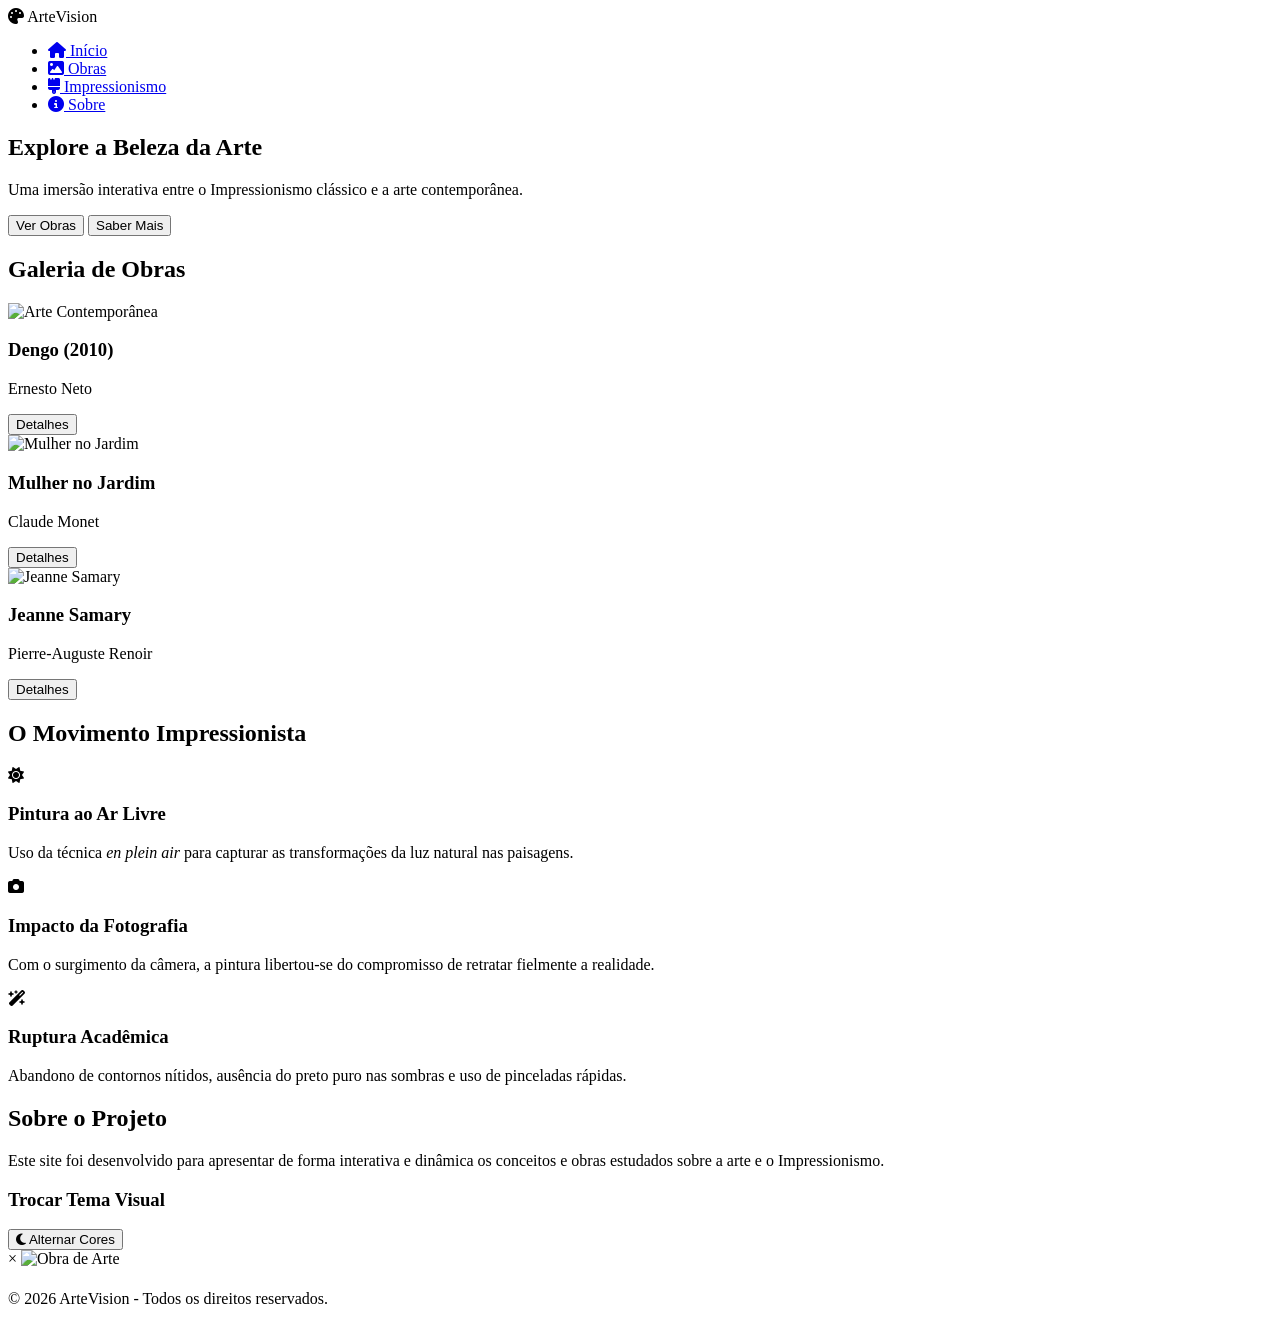
==== commit e31350da: "Update index.html" ====
--- a/index.html
+++ b/index.html
@@ -3,421 +3,127 @@
 <head>
     <meta charset="UTF-8">
     <meta name="viewport" content="width=device-width, initial-scale=1.0">
-    <title>O Impressionismo - Uma Jornada nas Cores da Luz</title>
-    <!-- Fontes clássicas / antigas -->
-    <link rel="preconnect" href="https://fonts.googleapis.com">
-    <link rel="preconnect" href="https://fonts.gstatic.com" crossorigin>
-    <link href="https://fonts.googleapis.com/css2?family=Cinzel+Decorative:wght@700&family=Playfair+Display:ital,wght@0,400;0,600;0,700;1,400&display=swap" rel="stylesheet">
-
-    <style>
-        /* Palette de Cores de Pinturas Antigas / Envelhecidas */
-        :root {
-            --bg-canvas: #e2d7c5;
-            --bg-paper: #f2e8d8;
-            --brown-dark: #3a2b1d;
-            --brown-muted: #7a6349;
-            --sepia-border: #b8a388;
-            --gold-accent: #9a783e;
-            --font-title: 'Cinzel Decorative', serif;
-            --font-body: 'Playfair Display', serif;
-        }
-
-        * {
-            box-sizing: border-box;
-            margin: 0;
-            padding: 0;
-        }
-
-        body {
-            background-color: var(--bg-canvas);
-            background-image: radial-gradient(#ccbc9e 1px, transparent 1px);
-            background-size: 24px 24px;
-            color: var(--brown-dark);
-            font-family: var(--font-body);
-            display: flex;
-            justify-content: center;
-            align-items: center;
-            min-height: 100vh;
-            overflow: hidden;
-        }
-
-        /* Moldura de Livro Antigo / Quadro */
-        .book-container {
-            width: 92%;
-            max-width: 900px;
-            height: 88vh;
-            max-height: 700px;
-            background: var(--bg-paper);
-            border: 12px solid var(--brown-dark);
-            outline: 2px solid var(--gold-accent);
-            box-shadow: inset 0 0 40px rgba(58, 43, 29, 0.25), 0 20px 45px rgba(0,0,0,0.5);
-            border-radius: 6px;
-            position: relative;
-            padding: 40px;
-            display: flex;
-            flex-direction: column;
-            justify-content: space-between;
-        }
-
-        /* Indicador do número da página */
-        .page-indicator {
-            position: absolute;
-            top: 18px;
-            right: 28px;
-            font-size: 0.95rem;
-            color: var(--brown-muted);
-            letter-spacing: 2px;
-            font-style: italic;
-            font-weight: 600;
-        }
-
-        /* Páginas */
-        .page {
-            display: none;
-            opacity: 0;
-            transition: opacity 0.7s ease-in-out;
-            height: 100%;
-            flex-direction: column;
-            justify-content: center;
-        }
-
-        .page.active {
-            display: flex;
-            opacity: 1;
-        }
-
-        h1, h2 {
-            font-family: var(--font-title);
-            color: var(--brown-dark);
-            text-align: center;
-            margin-bottom: 15px;
-            text-shadow: 1px 1px 2px rgba(184, 163, 136, 0.4);
-            line-height: 1.3;
-        }
-
-        h1 { 
-            font-size: 2.1rem; 
-            letter-spacing: 1px;
-        }
-        
-        h2 { 
-            font-size: 1.6rem; 
-            border-bottom: 1px solid var(--sepia-border); 
-            padding-bottom: 8px; 
-            margin-bottom: 20px;
-        }
-
-        p {
-            font-size: 1.05rem;
-            line-height: 1.7;
-            text-align: justify;
-            color: var(--brown-dark);
-            margin-bottom: 12px;
-            text-indent: 20px;
-        }
-
-        .intro-text {
-            text-indent: 0;
-            font-style: italic;
-            text-align: center;
-            color: var(--brown-muted);
-            margin-bottom: 20px;
-            font-size: 1.1rem;
-        }
-
-        /* Moldura SVG da Imagem Pintada */
-        .artwork-wrapper {
-            position: relative;
-            width: 100%;
-            max-width: 480px;
-            height: 250px;
-            margin: 10px auto 15px auto;
-            border: 8px solid var(--brown-muted);
-            outline: 1px solid var(--gold-accent);
-            box-shadow: 0 10px 20px rgba(0,0,0,0.3);
-            overflow: hidden;
-            background-color: var(--brown-dark);
-            display: flex;
-            justify-content: center;
-            align-items: center;
-        }
-
-        .artwork-svg {
-            width: 100%;
-            height: 100%;
-            /* Animação que simula o pincel pintando a tela ao revelar a imagem */
-            clip-path: circle(0% at 50% 50%);
-            transition: clip-path 2.2s cubic-bezier(0.25, 1, 0.5, 1);
-        }
-
-        /* Ao ativar a página, o efeito do pincel abre a tela */
-        .page.active .artwork-svg {
-            clip-path: circle(120% at 50% 50%);
-        }
-
-        /* Legenda da pintura antiga */
-        .caption {
-            text-align: center;
-            font-style: italic;
-            font-size: 0.9rem;
-            color: var(--brown-muted);
-            margin-top: -5px;
-            margin-bottom: 10px;
-        }
-
-        /* Lista estilizada na página 2 */
-        .features-list {
-            list-style: none;
-            margin-top: 5px;
-        }
-
-        .features-list li {
-            font-size: 1.05rem;
-            line-height: 1.7;
-            margin-bottom: 10px;
-            padding-left: 25px;
-            position: relative;
-        }
-
-        .features-list li::before {
-            content: "❧";
-            position: absolute;
-            left: 0;
-            color: var(--gold-accent);
-            font-size: 1.2rem;
-        }
-
-        /* Controles de Navegação por Botão e Teclado */
-        .controls-container {
-            display: flex;
-            justify-content: space-between;
-            align-items: center;
-            border-top: 1px solid var(--sepia-border);
-            padding-top: 15px;
-            margin-top: 10px;
-        }
-
-        .nav-btn {
-            background-color: var(--bg-canvas);
-            color: var(--brown-dark);
-            border: 2px solid var(--brown-muted);
-            padding: 8px 18px;
-            font-family: var(--font-body);
-            font-size: 0.95rem;
-            font-weight: bold;
-            cursor: pointer;
-            border-radius: 4px;
-            transition: all 0.3s ease;
-            box-shadow: 0 2px 5px rgba(0,0,0,0.15);
-        }
-
-        .nav-btn:hover:not(:disabled) {
-            background-color: var(--gold-accent);
-            color: #fff;
-            border-color: var(--brown-dark);
-        }
-
-        .nav-btn:disabled {
-            opacity: 0.4;
-            cursor: not-allowed;
-            border-color: var(--sepia-border);
-        }
-
-        .footer-hint {
-            font-size: 0.8rem;
-            color: var(--brown-muted);
-            letter-spacing: 1px;
-            text-transform: uppercase;
-            text-align: center;
-        }
-
-        .key-hint {
-            background-color: var(--sepia-border);
-            color: var(--brown-dark);
-            padding: 2px 6px;
-            border-radius: 3px;
-            font-weight: bold;
-        }
-    </style>
+    <title>Galeria de Arte Interativa</title>
+    <link rel="stylesheet" href="style.css">
+    <!-- Font Awesome para ícones -->
+    <link rel="stylesheet" href="https://cdnjs.cloudflare.com/ajax/libs/font-awesome/6.4.0/css/all.min.css">
 </head>
 <body>
 
-    <div class="book-container">
-        <div class="page-indicator" id="pageIndicator">Página I de IV</div>
+    <!-- Cabeçalho / Navegação -->
+    <header class="navbar">
+        <div class="logo">
+            <i class="fa-solid fa-palette"></i> <span>ArteVision</span>
+        </div>
+        <nav>
+            <ul class="nav-links">
+                <li><a href="#home" class="nav-btn active"><i class="fa-solid fa-house"></i> Início</a></li>
+                <li><a href="#artes" class="nav-btn"><i class="fa-solid fa-image"></i> Obras</a></li>
+                <li><a href="#impressionismo" class="nav-btn"><i class="fa-solid fa-brush"></i> Impressionismo</a></li>
+                <li><a href="#sobre" class="nav-btn"><i class="fa-solid fa-circle-info"></i> Sobre</a></li>
+            </ul>
+        </nav>
+    </header>
 
-        <!-- PÁGINA 1: INTRODUÇÃO -->
-        <div class="page active" id="page-1">
-            <h1>O Impressionismo</h1>
-            <p class="intro-text">"A luz é a principal personagem da tela."</p>
-            <p>
-                O Impressionismo foi um movimento artístico revolucionário emergido na França na segunda metade do século XIX. Rompendo com o academicismo e com as regras rígidas do Salon de Paris, os impressionistas buscaram registrar a luz natural, a atmosfera e as impressões efêmeras da vida moderna.
-            </p>
-            <div class="artwork-wrapper">
-                <!-- Pintura em SVG Vetorial (Impression, Soleil Levant) -->
-                <svg class="artwork-svg" viewBox="0 0 500 260" xmlns="http://www.w3.org/2000/svg">
-                    <defs>
-                        <linearGradient id="skyGrad" x1="0%" y1="0%" x2="0%" y2="100%">
-                            <stop offset="0%" stop-color="#3d332a" />
-                            <stop offset="30%" stop-color="#8a5e3c" />
-                            <stop offset="60%" stop-color="#c98353" />
-                            <stop offset="100%" stop-color="#d6b088" />
-                        </linearGradient>
-                        <radialGradient id="sunGlow" cx="50%" cy="50%" r="50%">
-                            <stop offset="0%" stop-color="#ff7b3d" />
-                            <stop offset="50%" stop-color="#e06331" stop-opacity="0.8" />
-                            <stop offset="100%" stop-color="#c98353" stop-opacity="0" />
-                        </radialGradient>
-                    </defs>
-                    <rect width="500" height="260" fill="url(#skyGrad)" />
-                    <rect y="140" width="500" height="120" fill="#2d3330" />
-                    <rect y="140" width="500" height="120" fill="#a8744d" opacity="0.3" />
-                    <circle cx="320" cy="110" r="45" fill="url(#sunGlow)" />
-                    <circle cx="320" cy="110" r="14" fill="#ff521b" />
-                    <ellipse cx="320" cy="148" rx="20" ry="2" fill="#ff521b" opacity="0.9" />
-                    <ellipse cx="318" cy="156" rx="35" ry="3" fill="#ff521b" opacity="0.8" />
-                    <ellipse cx="322" cy="166" rx="28" ry="2.5" fill="#e06331" opacity="0.8" />
-                    <ellipse cx="315" cy="176" rx="42" ry="3" fill="#e06331" opacity="0.7" />
-                    <ellipse cx="325" cy="188" rx="25" ry="2" fill="#c98353" opacity="0.8" />
-                    <ellipse cx="310" cy="200" rx="50" ry="3.5" fill="#ff521b" opacity="0.6" />
-                    <ellipse cx="318" cy="215" rx="30" ry="2" fill="#c98353" opacity="0.5" />
-                    <line x1="120" y1="80" x2="120" y2="145" stroke="#1c211f" stroke-width="2" opacity="0.5" />
-                    <line x1="140" y1="60" x2="140" y2="145" stroke="#1c211f" stroke-width="3" opacity="0.6" />
-                    <line x1="160" y1="90" x2="160" y2="145" stroke="#1c211f" stroke-width="1.5" opacity="0.4" />
-                    <line x1="380" y1="70" x2="380" y2="145" stroke="#1c211f" stroke-width="2" opacity="0.5" />
-                    <path d="M 210,170 Q 235,178 260,170 Q 240,165 210,170 Z" fill="#141a18" />
-                    <circle cx="230" cy="162" r="4" fill="#141a18" />
-                    <line x1="235" y1="162" x2="225" y2="182" stroke="#141a18" stroke-width="2" />
-                    <path d="M 150,195 Q 185,205 220,195 Q 190,188 150,195 Z" fill="#0d1210" />
-                    <circle cx="180" cy="184" r="5" fill="#0d1210" />
-                    <line x1="188" y1="184" x2="170" y2="212" stroke="#0d1210" stroke-width="2.5" />
-                </svg>
+    <main>
+        <!-- Página 1: Início (Hero) -->
+        <section id="home" class="page-section active">
+            <div class="hero-content fade-in">
+                <h1>Explore a Beleza da Arte</h1>
+                <p>Uma imersão interativa entre o Impressionismo clássico e a arte contemporânea.</p>
+                <div class="hero-buttons">
+                    <button class="btn btn-primary" onclick="navigateTo('artes')">Ver Obras</button>
+                    <button class="btn btn-secondary" onclick="navigateTo('impressionismo')">Saber Mais</button>
+                </div>
             </div>
-            <div class="caption">"Impression, soleil levant" (1872) — Claude Monet. Recriação temática da obra.</div>
-        </div>
+        </section>
 
-        <!-- PÁGINA 2: CARACTERÍSTICAS -->
-        <div class="page" id="page-2">
-            <h2>Técnicas e Características</h2>
-            <p>
-                Os pintores impressionistas transformaram a forma de enxergar e representar o mundo ao seu redor através de novas abordagens estéticas:
-            </p>
-            <ul class="features-list">
-                <li><strong>Pintura ao Ar Livre (En plein air):</strong> Abandono do ateliê para capturar as transformações da luz solar em tempo real.</li>
-                <li><strong>Pinceladas Rápidas e Visíveis:</strong> Toques de tinta que deixam a textura do pincel evidente na tela.</li>
-                <li><strong>Mistura Óptica de Cores:</strong> Cores puras aplicadas lado a lado para serem fundidas pelo olhar do espectador.</li>
-                <li><strong>Sombras Coloridas:</strong> As sombras deixaram de ser pretas ou cinzas e passaram a refletir tons violetas e azulados.</li>
-            </ul>
-        </div>
+        <!-- Página 2: Obras Interativas -->
+        <section id="artes" class="page-section">
+            <h2 class="section-title">Galeria de Obras</h2>
+            <div class="gallery-grid">
+                
+                <div class="card" data-title="Dengo (2010)" data-author="Ernesto Neto" data-desc="Instalação contemporânea que convida o público a interagir com o espaço e com a obra.">
+                    <img src="https://images.unsplash.com/photo-1579783900882-c0d3dad7b119?auto=format&fit=crop&w=600&q=80" alt="Arte Contemporânea">
+                    <div class="card-info">
+                        <h3>Dengo (2010)</h3>
+                        <p>Ernesto Neto</p>
+                        <button class="btn-card" onclick="openModal(this)">Detalhes</button>
+                    </div>
+                </div>
 
-        <!-- PÁGINA 3: GRANDES MESTRES -->
-        <div class="page" id="page-3">
-            <h2>Os Grandes Mestres</h2>
-            <p>
-                A essência do movimento foi moldada por artistas visionários que imortalizaram a sensibilidade da luz e do cotidiano parisiense.
-            </p>
-            <div class="artwork-wrapper">
-                <!-- Pintura em SVG Vetorial (Bal du moulin de la Galette - Renoir) -->
-                <svg class="artwork-svg" viewBox="0 0 500 260" xmlns="http://www.w3.org/2000/svg">
-                    <defs>
-                        <radialGradient id="danceLight" cx="50%" cy="30%" r="70%">
-                            <stop offset="0%" stop-color="#f5e1a4" />
-                            <stop offset="50%" stop-color="#b88d58" />
-                            <stop offset="100%" stop-color="#3b2d1d" />
-                        </radialGradient>
-                    </defs>
-                    <rect width="500" height="260" fill="url(#danceLight)" />
-                    <circle cx="80" cy="60" r="70" fill="#2d3b22" opacity="0.7" />
-                    <circle cx="220" cy="40" r="90" fill="#3a4a2b" opacity="0.6" />
-                    <circle cx="400" cy="70" r="80" fill="#25331b" opacity="0.8" />
-                    <circle cx="100" cy="120" r="15" fill="#fff5cc" opacity="0.4" />
-                    <circle cx="180" cy="90" r="22" fill="#fff5cc" opacity="0.5" />
-                    <circle cx="270" cy="140" r="18" fill="#fff5cc" opacity="0.3" />
-                    <circle cx="340" cy="100" r="25" fill="#fff5cc" opacity="0.45" />
-                    <circle cx="420" cy="160" r="20" fill="#fff5cc" opacity="0.35" />
-                    <ellipse cx="150" cy="200" rx="25" ry="45" fill="#1f1811" />
-                    <circle cx="150" cy="145" r="12" fill="#d9b18f" />
-                    <ellipse cx="190" cy="205" rx="22" ry="40" fill="#5c4433" />
-                    <circle cx="190" cy="155" r="11" fill="#e0c2a6" />
-                    <ellipse cx="300" cy="190" rx="30" ry="50" fill="#182333" />
-                    <circle cx="300" cy="130" r="14" fill="#cca485" />
-                    <ellipse cx="300" cy="118" rx="20" ry="5" fill="#d9b652" />
-                    <ellipse cx="350" cy="200" rx="28" ry="45" fill="#6e2d33" />
-                    <circle cx="350" cy="142" r="12" fill="#e8cbb0" />
-                </svg>
+                <div class="card" data-title="Mulher no Jardim (1866)" data-author="Claude Monet" data-desc="Exemplo marcante da pintura ao ar livre com o estudo da luz natural e sombras coloridas.">
+                    <img src="https://images.unsplash.com/photo-1579783902614-a3fb3927b675?auto=format&fit=crop&w=600&q=80" alt="Mulher no Jardim">
+                    <div class="card-info">
+                        <h3>Mulher no Jardim</h3>
+                        <p>Claude Monet</p>
+                        <button class="btn-card" onclick="openModal(this)">Detalhes</button>
+                    </div>
+                </div>
+
+                <div class="card" data-title="Jeanne Samary (1877)" data-author="Pierre-Auguste Renoir" data-desc="Retrato impressionista com pinceladas leves, vibrantes e foco na luminosidade da pele.">
+                    <img src="https://images.unsplash.com/photo-1582561221801-b2149b56f874?auto=format&fit=crop&w=600&q=80" alt="Jeanne Samary">
+                    <div class="card-info">
+                        <h3>Jeanne Samary</h3>
+                        <p>Pierre-Auguste Renoir</p>
+                        <button class="btn-card" onclick="openModal(this)">Detalhes</button>
+                    </div>
+                </div>
+
             </div>
-            <div class="caption">"Bal du moulin de la Galette" (1876) — Pierre-Auguste Renoir. Atmosfera de dança e luz.</div>
-        </div>
+        </section>
 
-        <!-- PÁGINA 4: O LEGADO -->
-        <div class="page" id="page-4">
-            <h2>O Legado na História da Arte</h2>
-            <p>
-                Apesar de inicialmente rejeitados pelos críticos tradicionais, os impressionistas libertaram a pintura das amarras da representação fotográfica. Ao dar primazia à percepção individual e à subjetividade, o Impressionismo abriu o caminho para todas as vanguardas do século XX.
-            </p>
-            <p>
-                Nomes como Claude Monet, Pierre-Auguste Renoir, Edgar Degas, Camille Pissarro e Berthe Morisot redefiniram para sempre a relação entre a arte, o tempo e a luz.
-            </p>
-        </div>
+        <!-- Página 3: Impressionismo -->
+        <section id="impressionismo" class="page-section">
+            <h2 class="section-title">O Movimento Impressionista</h2>
+            <div class="features-container">
+                <div class="feature-box">
+                    <i class="fa-solid fa-sun icon"></i>
+                    <h3>Pintura ao Ar Livre</h3>
+                    <p>Uso da técnica <em>en plein air</em> para capturar as transformações da luz natural nas paisagens.</p>
+                </div>
+                <div class="feature-box">
+                    <i class="fa-solid fa-camera icon"></i>
+                    <h3>Impacto da Fotografia</h3>
+                    <p>Com o surgimento da câmera, a pintura libertou-se do compromisso de retratar fielmente a realidade.</p>
+                </div>
+                <div class="feature-box">
+                    <i class="fa-solid fa-wand-magic-sparkles icon"></i>
+                    <h3>Ruptura Acadêmica</h3>
+                    <p>Abandono de contornos nítidos, ausência do preto puro nas sombras e uso de pinceladas rápidas.</p>
+                </div>
+            </div>
+        </section>
 
-        <!-- CONTROLES DE NAVEGAÇÃO POR BOTÕES -->
-        <div class="controls-container">
-            <button class="nav-btn" id="prevBtn" onclick="changePage(-1)">← Anterior</button>
-            <div class="footer-hint">Setas <span class="key-hint">←</span> <span class="key-hint">→</span> do teclado</div>
-            <button class="nav-btn" id="nextBtn" onclick="changePage(1)">Próxima →</button>
+        <!-- Página 4: Sobre -->
+        <section id="sobre" class="page-section">
+            <h2 class="section-title">Sobre o Projeto</h2>
+            <div class="about-card">
+                <p>Este site foi desenvolvido para apresentar de forma interativa e dinâmica os conceitos e obras estudados sobre a arte e o Impressionismo.</p>
+                <div class="interactive-demo">
+                    <h3>Trocar Tema Visual</h3>
+                    <button id="themeToggle" class="btn btn-primary"><i class="fa-solid fa-moon"></i> Alternar Cores</button>
+                </div>
+            </div>
+        </section>
+    </main>
+
+    <!-- Modal (Janela Pop-up para detalhes das obras) -->
+    <div id="artModal" class="modal">
+        <div class="modal-content">
+            <span class="close-btn" onclick="closeModal()">&times;</span>
+            <img id="modalImg" src="" alt="Obra de Arte">
+            <h2 id="modalTitle"></h2>
+            <h4 id="modalAuthor"></h4>
+            <p id="modalDesc"></p>
         </div>
     </div>
 
-    <!-- JAVASCRIPT: NAVEGAÇÃO POR BOTÕES E TECLADO -->
-    <script>
-        let currentPage = 1;
-        const totalPages = 4;
-        const romanNumerals = ["I", "II", "III", "IV"];
+    <!-- Rodapé -->
+    <footer>
+        <p>&copy; 2026 ArteVision - Todos os direitos reservados.</p>
+    </footer>
 
-        function updateButtons() {
-            document.getElementById('prevBtn').disabled = (currentPage === 1);
-            document.getElementById('nextBtn').disabled = (currentPage === totalPages);
-        }
-
-        function showPage(pageIndex) {
-            if (pageIndex < 1 || pageIndex > totalPages) return;
-
-            // Oculta todas as páginas
-            for (let i = 1; i <= totalPages; i++) {
-                const page = document.getElementById(`page-${i}`);
-                page.classList.remove('active');
-            }
-
-            // Ativa a página atual
-            const activePage = document.getElementById(`page-${pageIndex}`);
-            activePage.classList.add('active');
-
-            // Atualiza o indicador numérico em algarismos romanos
-            document.getElementById('pageIndicator').innerText = `Página ${romanNumerals[pageIndex - 1]} de ${romanNumerals[totalPages - 1]}`;
-
-            currentPage = pageIndex;
-            updateButtons();
-        }
-
-        function changePage(step) {
-            showPage(currentPage + step);
-        }
-
-        // Captura o evento das setas do teclado do PC
-        document.addEventListener('keydown', function(event) {
-            if (event.key === 'ArrowRight') {
-                if (currentPage < totalPages) {
-                    showPage(currentPage + 1);
-                }
-            } else if (event.key === 'ArrowLeft') {
-                if (currentPage > 1) {
-                    showPage(currentPage - 1);
-                }
-            }
-        });
-
-        // Inicializa estado dos botões
-        updateButtons();
-    </script>
+    <script src="script.js"></script>
 </body>
-    </html>
-                        
+</html>
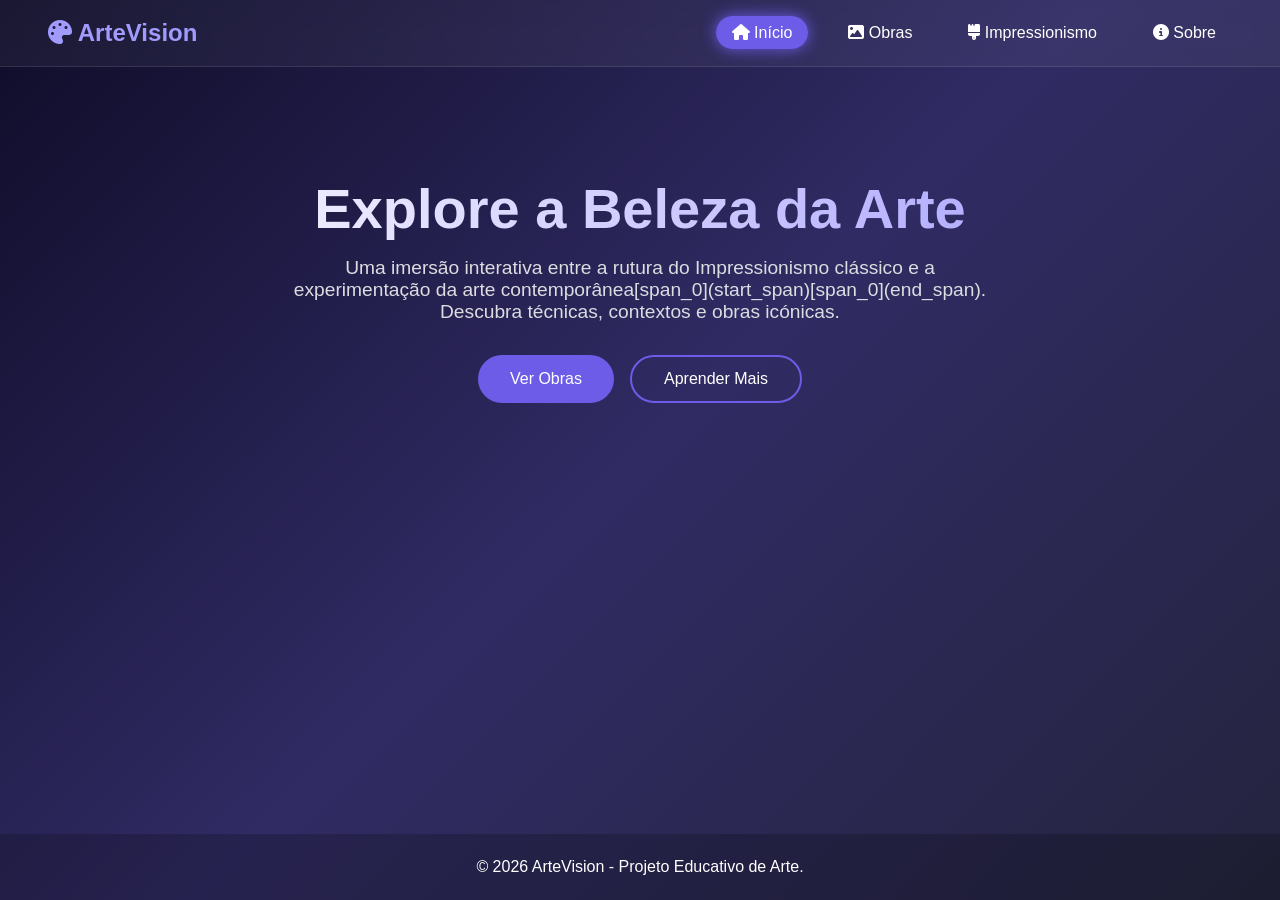
==== commit b36bb08b: "Update index.html" ====
--- a/index.html
+++ b/index.html
@@ -3,10 +3,348 @@
 <head>
     <meta charset="UTF-8">
     <meta name="viewport" content="width=device-width, initial-scale=1.0">
-    <title>Galeria de Arte Interativa</title>
-    <link rel="stylesheet" href="style.css">
-    <!-- Font Awesome para ícones -->
+    <title>Galeria de Arte Interativa - Impressionismo & Arte Moderna</title>
     <link rel="stylesheet" href="https://cdnjs.cloudflare.com/ajax/libs/font-awesome/6.4.0/css/all.min.css">
+    
+    <style>
+        /* Configurações Gerais e Variáveis */
+        :root {
+            --primary-color: #6c5ce7;
+            --secondary-color: #a29bfe;
+            --bg-gradient: linear-gradient(135deg, #0f0c29, #302b63, #24243e);
+            --card-bg: rgba(255, 255, 255, 0.08);
+            --text-color: #ffffff;
+            --text-muted: #dcdde1;
+            --transition: all 0.4s cubic-bezier(0.25, 0.8, 0.25, 1);
+        }
+
+        .alt-theme {
+            --bg-gradient: linear-gradient(135deg, #11998e, #38ef7d);
+            --primary-color: #00b894;
+            --secondary-color: #55efc4;
+        }
+
+        * {
+            margin: 0;
+            padding: 0;
+            box-sizing: border-box;
+            font-family: 'Segoe UI', Tahoma, Geneva, Verdana, sans-serif;
+        }
+
+        body {
+            background: var(--bg-gradient);
+            background-attachment: fixed;
+            color: var(--text-color);
+            min-height: 100vh;
+            display: flex;
+            flex-direction: column;
+        }
+
+        /* Navbar Estilo Glassmorphism */
+        .navbar {
+            position: fixed;
+            top: 0;
+            width: 100%;
+            display: flex;
+            justify-content: space-between;
+            align-items: center;
+            padding: 1.2rem 3rem;
+            background: rgba(255, 255, 255, 0.05);
+            backdrop-filter: blur(12px);
+            border-bottom: 1px solid rgba(255, 255, 255, 0.1);
+            z-index: 1000;
+        }
+
+        .logo {
+            font-size: 1.5rem;
+            font-weight: bold;
+            color: var(--secondary-color);
+        }
+
+        .nav-links {
+            display: flex;
+            list-style: none;
+            gap: 1.5rem;
+        }
+
+        .nav-btn {
+            color: var(--text-color);
+            text-decoration: none;
+            padding: 0.5rem 1rem;
+            border-radius: 20px;
+            transition: var(--transition);
+        }
+
+        .nav-btn:hover, .nav-btn.active {
+            background: var(--primary-color);
+            box-shadow: 0 0 15px var(--primary-color);
+        }
+
+        /* Estrutura das Seções estilo Páginas (SPA) */
+        main {
+            margin-top: 80px;
+            flex: 1;
+        }
+
+        .page-section {
+            display: none;
+            padding: 4rem 2rem;
+            max-width: 1200px;
+            margin: 0 auto;
+            animation: fadeIn 0.6s ease-in-out;
+        }
+
+        .page-section.active {
+            display: block;
+        }
+
+        @keyframes fadeIn {
+            from { opacity: 0; transform: translateY(20px); }
+            to { opacity: 1; transform: translateY(0); }
+        }
+
+        /* Seção Hero (Início) */
+        #home {
+            text-align: center;
+            padding-top: 6rem;
+        }
+
+        .hero-content h1 {
+            font-size: 3.5rem;
+            margin-bottom: 1rem;
+            background: linear-gradient(to right, #fff, var(--secondary-color));
+            -webkit-background-clip: text;
+            -webkit-text-fill-color: transparent;
+        }
+
+        .hero-content p {
+            font-size: 1.2rem;
+            color: var(--text-muted);
+            margin-bottom: 2rem;
+            max-width: 700px;
+            margin-left: auto;
+            margin-right: auto;
+        }
+
+        .hero-buttons {
+            display: flex;
+            justify-content: center;
+            gap: 1rem;
+        }
+
+        .btn {
+            padding: 0.8rem 2rem;
+            border: none;
+            border-radius: 30px;
+            font-size: 1rem;
+            cursor: pointer;
+            transition: var(--transition);
+        }
+
+        .btn-primary {
+            background: var(--primary-color);
+            color: #fff;
+        }
+
+        .btn-primary:hover {
+            transform: translateY(-3px);
+            box-shadow: 0 5px 15px rgba(108, 92, 231, 0.4);
+        }
+
+        .btn-secondary {
+            background: transparent;
+            border: 2px solid var(--primary-color);
+            color: #fff;
+        }
+
+        .btn-secondary:hover {
+            background: var(--primary-color);
+        }
+
+        /* Galeria de Obras (Cards) */
+        .section-title {
+            text-align: center;
+            font-size: 2.5rem;
+            margin-bottom: 3rem;
+        }
+
+        .gallery-grid {
+            display: grid;
+            grid-template-columns: repeat(auto-fit, minmax(280px, 1fr));
+            gap: 2rem;
+        }
+
+        .card {
+            background: var(--card-bg);
+            border-radius: 15px;
+            overflow: hidden;
+            backdrop-filter: blur(5px);
+            border: 1px solid rgba(255, 255, 255, 0.1);
+            transition: var(--transition);
+        }
+
+        .card:hover {
+            transform: translateY(-10px);
+            box-shadow: 0 10px 20px rgba(0,0,0,0.3);
+        }
+
+        .card img {
+            width: 100%;
+            height: 220px;
+            object-fit: cover;
+        }
+
+        .card-info {
+            padding: 1.5rem;
+            text-align: center;
+        }
+
+        .card-info h3 {
+            margin-bottom: 0.5rem;
+        }
+
+        .card-info p {
+            color: var(--text-muted);
+            margin-bottom: 1rem;
+        }
+
+        .btn-card {
+            background: var(--primary-color);
+            border: none;
+            color: white;
+            padding: 0.5rem 1.2rem;
+            border-radius: 15px;
+            cursor: pointer;
+            transition: var(--transition);
+        }
+
+        .btn-card:hover {
+            filter: brightness(1.2);
+        }
+
+        /* Destaques do Impressionismo */
+        .features-container {
+            display: grid;
+            grid-template-columns: repeat(auto-fit, minmax(250px, 1fr));
+            gap: 2rem;
+        }
+
+        .feature-box {
+            background: var(--card-bg);
+            padding: 2rem;
+            border-radius: 15px;
+            text-align: center;
+            border: 1px solid rgba(255, 255, 255, 0.1);
+            transition: var(--transition);
+        }
+
+        .feature-box:hover {
+            background: rgba(255, 255, 255, 0.15);
+            transform: translateY(-5px);
+        }
+
+        .feature-box .icon {
+            font-size: 2.5rem;
+            color: var(--secondary-color);
+            margin-bottom: 1rem;
+        }
+
+        .info-article {
+            background: var(--card-bg);
+            padding: 2rem;
+            border-radius: 15px;
+            margin-top: 3rem;
+            border: 1px solid rgba(255, 255, 255, 0.1);
+            line-height: 1.6;
+        }
+
+        .info-article h3 {
+            margin-bottom: 1rem;
+            color: var(--secondary-color);
+        }
+
+        /* Modal */
+        .modal {
+            display: none;
+            position: fixed;
+            top: 0;
+            left: 0;
+            width: 100%;
+            height: 100%;
+            background: rgba(0,0,0,0.8);
+            backdrop-filter: blur(8px);
+            justify-content: center;
+            align-items: center;
+            z-index: 2000;
+        }
+
+        .modal-content {
+            background: #1e1e2f;
+            padding: 2rem;
+            border-radius: 15px;
+            max-width: 500px;
+            width: 90%;
+            position: relative;
+            text-align: center;
+        }
+
+        .modal-content img {
+            width: 100%;
+            max-height: 250px;
+            object-fit: cover;
+            border-radius: 10px;
+            margin-bottom: 1rem;
+        }
+
+        .close-btn {
+            position: absolute;
+            top: 10px;
+            right: 15px;
+            font-size: 2rem;
+            cursor: pointer;
+            color: #fff;
+        }
+
+        /* Rodapé */
+        footer {
+            text-align: center;
+            padding: 1.5rem;
+            background: rgba(0,0,0,0.2);
+            margin-top: auto;
+        }
+
+        /* Responsividade */
+        @media (max-width: 768px) {
+            .navbar {
+                flex-direction: column;
+                padding: 1rem;
+                gap: 0.8rem;
+            }
+
+            .nav-links {
+                gap: 0.8rem;
+                font-size: 0.9rem;
+            }
+
+            .hero-content h1 {
+                font-size: 2.2rem;
+            }
+
+            .hero-buttons {
+                flex-direction: column;
+                align-items: center;
+            }
+
+            .btn {
+                width: 100%;
+                max-width: 250px;
+            }
+
+            .gallery-grid {
+                grid-template-columns: 1fr;
+            }
+        }
+    </style>
 </head>
 <body>
 
@@ -28,12 +366,12 @@
     <main>
         <!-- Página 1: Início (Hero) -->
         <section id="home" class="page-section active">
-            <div class="hero-content fade-in">
+            <div class="hero-content">
                 <h1>Explore a Beleza da Arte</h1>
-                <p>Uma imersão interativa entre o Impressionismo clássico e a arte contemporânea.</p>
+                <p>Uma imersão interativa entre a rutura do Impressionismo clássico e a experimentação da arte contemporânea[span_0](start_span)[span_0](end_span). Descubra técnicas, contextos e obras icónicas.</p>
                 <div class="hero-buttons">
                     <button class="btn btn-primary" onclick="navigateTo('artes')">Ver Obras</button>
-                    <button class="btn btn-secondary" onclick="navigateTo('impressionismo')">Saber Mais</button>
+                    <button class="btn btn-secondary" onclick="navigateTo('impressionismo')">Aprender Mais</button>
                 </div>
             </div>
         </section>
@@ -43,29 +381,38 @@
             <h2 class="section-title">Galeria de Obras</h2>
             <div class="gallery-grid">
                 
-                <div class="card" data-title="Dengo (2010)" data-author="Ernesto Neto" data-desc="Instalação contemporânea que convida o público a interagir com o espaço e com a obra.">
+                <div class="card" data-title="Dengo (2010)" data-author="Ernesto Neto" data-desc="Instalação contemporânea que convida o público a interagir diretamente com a estrutura e o espaço circundante, promovendo a participação ativa[span_1](start_span)[span_1](end_span).">
                     <img src="https://images.unsplash.com/photo-1579783900882-c0d3dad7b119?auto=format&fit=crop&w=600&q=80" alt="Arte Contemporânea">
                     <div class="card-info">
                         <h3>Dengo (2010)</h3>
-                        <p>Ernesto Neto</p>
+                        <p>Ernesto Neto[span_2](start_span)[span_2](end_span)</p>
                         <button class="btn-card" onclick="openModal(this)">Detalhes</button>
                     </div>
                 </div>
 
-                <div class="card" data-title="Mulher no Jardim (1866)" data-author="Claude Monet" data-desc="Exemplo marcante da pintura ao ar livre com o estudo da luz natural e sombras coloridas.">
+                <div class="card" data-title="Mulher no Jardim (1866)" data-author="Claude Monet" data-desc="Obra emblemática do início do impressionismo, focada nos efeitos dinâmicos da luz natural refletida sobre as roupas e as plantas[span_3](start_span)[span_3](end_span).">
                     <img src="https://images.unsplash.com/photo-1579783902614-a3fb3927b675?auto=format&fit=crop&w=600&q=80" alt="Mulher no Jardim">
                     <div class="card-info">
                         <h3>Mulher no Jardim</h3>
-                        <p>Claude Monet</p>
+                        <p>Claude Monet[span_4](start_span)[span_4](end_span)</p>
                         <button class="btn-card" onclick="openModal(this)">Detalhes</button>
                     </div>
                 </div>
 
-                <div class="card" data-title="Jeanne Samary (1877)" data-author="Pierre-Auguste Renoir" data-desc="Retrato impressionista com pinceladas leves, vibrantes e foco na luminosidade da pele.">
+                <div class="card" data-title="Jeanne Samary (1877)" data-author="Pierre-Auguste Renoir" data-desc="Retrato impressionista vibrante que utiliza pinceladas fluidas e suaves para capturar a luz e a expressão viva da atriz[span_5](start_span)[span_5](end_span).">
                     <img src="https://images.unsplash.com/photo-1582561221801-b2149b56f874?auto=format&fit=crop&w=600&q=80" alt="Jeanne Samary">
                     <div class="card-info">
                         <h3>Jeanne Samary</h3>
-                        <p>Pierre-Auguste Renoir</p>
+                        <p>Pierre-Auguste Renoir[span_6](start_span)[span_6](end_span)</p>
+                        <button class="btn-card" onclick="openModal(this)">Detalhes</button>
+                    </div>
+                </div>
+
+                <div class="card" data-title="The Pont-Neuf (1902)" data-author="Camille Pissarro" data-desc="Vista urbana de Paris capturada sob a atmosfera variável do dia, mostrando o movimento da cidade através de traços rápidos[span_7](start_span)[span_7](end_span).">
+                    <img src="https://images.unsplash.com/photo-1578926375605-eaf7559b1458?auto=format&fit=crop&w=600&q=80" alt="The Pont-Neuf">
+                    <div class="card-info">
+                        <h3>The Pont-Neuf</h3>
+                        <p>Camille Pissarro[span_8](start_span)[span_8](end_span)</p>
                         <button class="btn-card" onclick="openModal(this)">Detalhes</button>
                     </div>
                 </div>
@@ -80,29 +427,36 @@
                 <div class="feature-box">
                     <i class="fa-solid fa-sun icon"></i>
                     <h3>Pintura ao Ar Livre</h3>
-                    <p>Uso da técnica <em>en plein air</em> para capturar as transformações da luz natural nas paisagens.</p>
+                    <p>Uso da técnica <em>en plein air</em> para capturar as transformações da luz natural e clima nas paisagens[span_9](start_span)[span_9](end_span).</p>
                 </div>
                 <div class="feature-box">
                     <i class="fa-solid fa-camera icon"></i>
                     <h3>Impacto da Fotografia</h3>
-                    <p>Com o surgimento da câmera, a pintura libertou-se do compromisso de retratar fielmente a realidade.</p>
+                    <p>Com o avanço da fotografia, a pintura libertou-se da obrigação de reproduzir a realidade com precisão realista[span_10](start_span)[span_10](end_span).</p>
                 </div>
                 <div class="feature-box">
                     <i class="fa-solid fa-wand-magic-sparkles icon"></i>
-                    <h3>Ruptura Acadêmica</h3>
-                    <p>Abandono de contornos nítidos, ausência do preto puro nas sombras e uso de pinceladas rápidas.</p>
-                </div>
+                    <h3>Rotura Académica</h3>
+                    <p>Abandono do contorno rígido, eliminação do preto puro nas sombras e adoção de pinceladas visíveis e rápidas[span_11](start_span)[span_11](end_span).</p>
+                </div>
+            </div>
+
+            <div class="info-article">
+                <h3>Contexto Histórico & Técnicas</h3>
+                <p>O Impressionismo emergiu na França na segunda metade do século XIX (entre 1860 e 1880) num período de grandes transformações industriais e urbanas[span_12](start_span)[span_12](end_span). Os artistas deste movimento rejeitaram as regras rígidas da arte académica, preferindo pintar cenas do quotidiano e da natureza diretamente no local, focando nas impressões visuais e efêmeras causadas pela luz do sol[span_13](start_span)[span_13](end_span).</p>
             </div>
         </section>
 
         <!-- Página 4: Sobre -->
         <section id="sobre" class="page-section">
             <h2 class="section-title">Sobre o Projeto</h2>
-            <div class="about-card">
-                <p>Este site foi desenvolvido para apresentar de forma interativa e dinâmica os conceitos e obras estudados sobre a arte e o Impressionismo.</p>
-                <div class="interactive-demo">
-                    <h3>Trocar Tema Visual</h3>
-                    <button id="themeToggle" class="btn btn-primary"><i class="fa-solid fa-moon"></i> Alternar Cores</button>
+            <div class="feature-box" style="text-align: left; max-width: 800px; margin: 0 auto;">
+                <p style="margin-bottom: 1.5rem;">Este portal interativo foi construído como um recurso didático de Arte, focado na transição entre o Impressionismo do século XIX e as linguagens contemporâneas como as instalações[span_14](start_span)[span_14](end_span).</p>
+                
+                <div style="text-align: center; margin-top: 2rem;">
+                    <h3>Personalização de Estilo</h3>
+                    <p style="margin-bottom: 1rem; color: var(--text-muted);">Alterne o esquema de cores para personalizar a visualização:</p>
+                    <button id="themeToggle" class="btn btn-primary"><i class="fa-solid fa-palette"></i> Mudar Tema Visual</button>
                 </div>
             </div>
         </section>
@@ -114,16 +468,85 @@
             <span class="close-btn" onclick="closeModal()">&times;</span>
             <img id="modalImg" src="" alt="Obra de Arte">
             <h2 id="modalTitle"></h2>
-            <h4 id="modalAuthor"></h4>
-            <p id="modalDesc"></p>
+            <h4 id="modalAuthor" style="color: var(--secondary-color); margin: 0.5rem 0 1rem 0;"></h4>
+            <p id="modalDesc" style="color: var(--text-muted); line-height: 1.5;"></p>
         </div>
     </div>
 
     <!-- Rodapé -->
     <footer>
-        <p>&copy; 2026 ArteVision - Todos os direitos reservados.</p>
+        <p>&copy; 2026 ArteVision - Projeto Educativo de Arte.</p>
     </footer>
 
-    <script src="script.js"></script>
+    <script>
+        // Navegação em estilo Single Page Application (SPA)
+        const navButtons = document.querySelectorAll('.nav-btn');
+        const pageSections = document.querySelectorAll('.page-section');
+
+        function navigateTo(targetId) {
+            pageSections.forEach(section => {
+                section.classList.remove('active');
+            });
+
+            navButtons.forEach(btn => {
+                btn.classList.remove('active');
+            });
+
+            const targetSection = document.getElementById(targetId);
+            if (targetSection) {
+                targetSection.classList.add('active');
+            }
+
+            const activeBtn = document.querySelector(`.nav-btn[href="#${targetId}"]`);
+            if (activeBtn) {
+                activeBtn.classList.add('active');
+            }
+
+            window.scrollTo({ top: 0, behavior: 'smooth' });
+        }
+
+        navButtons.forEach(button => {
+            button.addEventListener('click', (e) => {
+                e.preventDefault();
+                const targetId = button.getAttribute('href').replace('#', '');
+                navigateTo(targetId);
+            });
+        });
+
+        // Controlo da Janela Pop-up (Modal)
+        const modal = document.getElementById('artModal');
+        const modalImg = document.getElementById('modalImg');
+        const modalTitle = document.getElementById('modalTitle');
+        const modalAuthor = document.getElementById('modalAuthor');
+        const modalDesc = document.getElementById('modalDesc');
+
+        function openModal(buttonElement) {
+            const card = buttonElement.closest('.card');
+            
+            modalImg.src = card.querySelector('img').src;
+            modalTitle.textContent = card.dataset.title;
+            modalAuthor.textContent = card.dataset.author;
+            modalDesc.textContent = card.dataset.desc;
+
+            modal.style.display = 'flex';
+        }
+
+        function closeModal() {
+            modal.style.display = 'none';
+        }
+
+        window.addEventListener('click', (event) => {
+            if (event.target === modal) {
+                closeModal();
+            }
+        });
+
+        // Alternador de Temas Dinâmico
+        const themeBtn = document.getElementById('themeToggle');
+        themeBtn.addEventListener('click', () => {
+            document.body.classList.toggle('alt-theme');
+        });
+    </script>
 </body>
-</html>
+                        </html>
+    
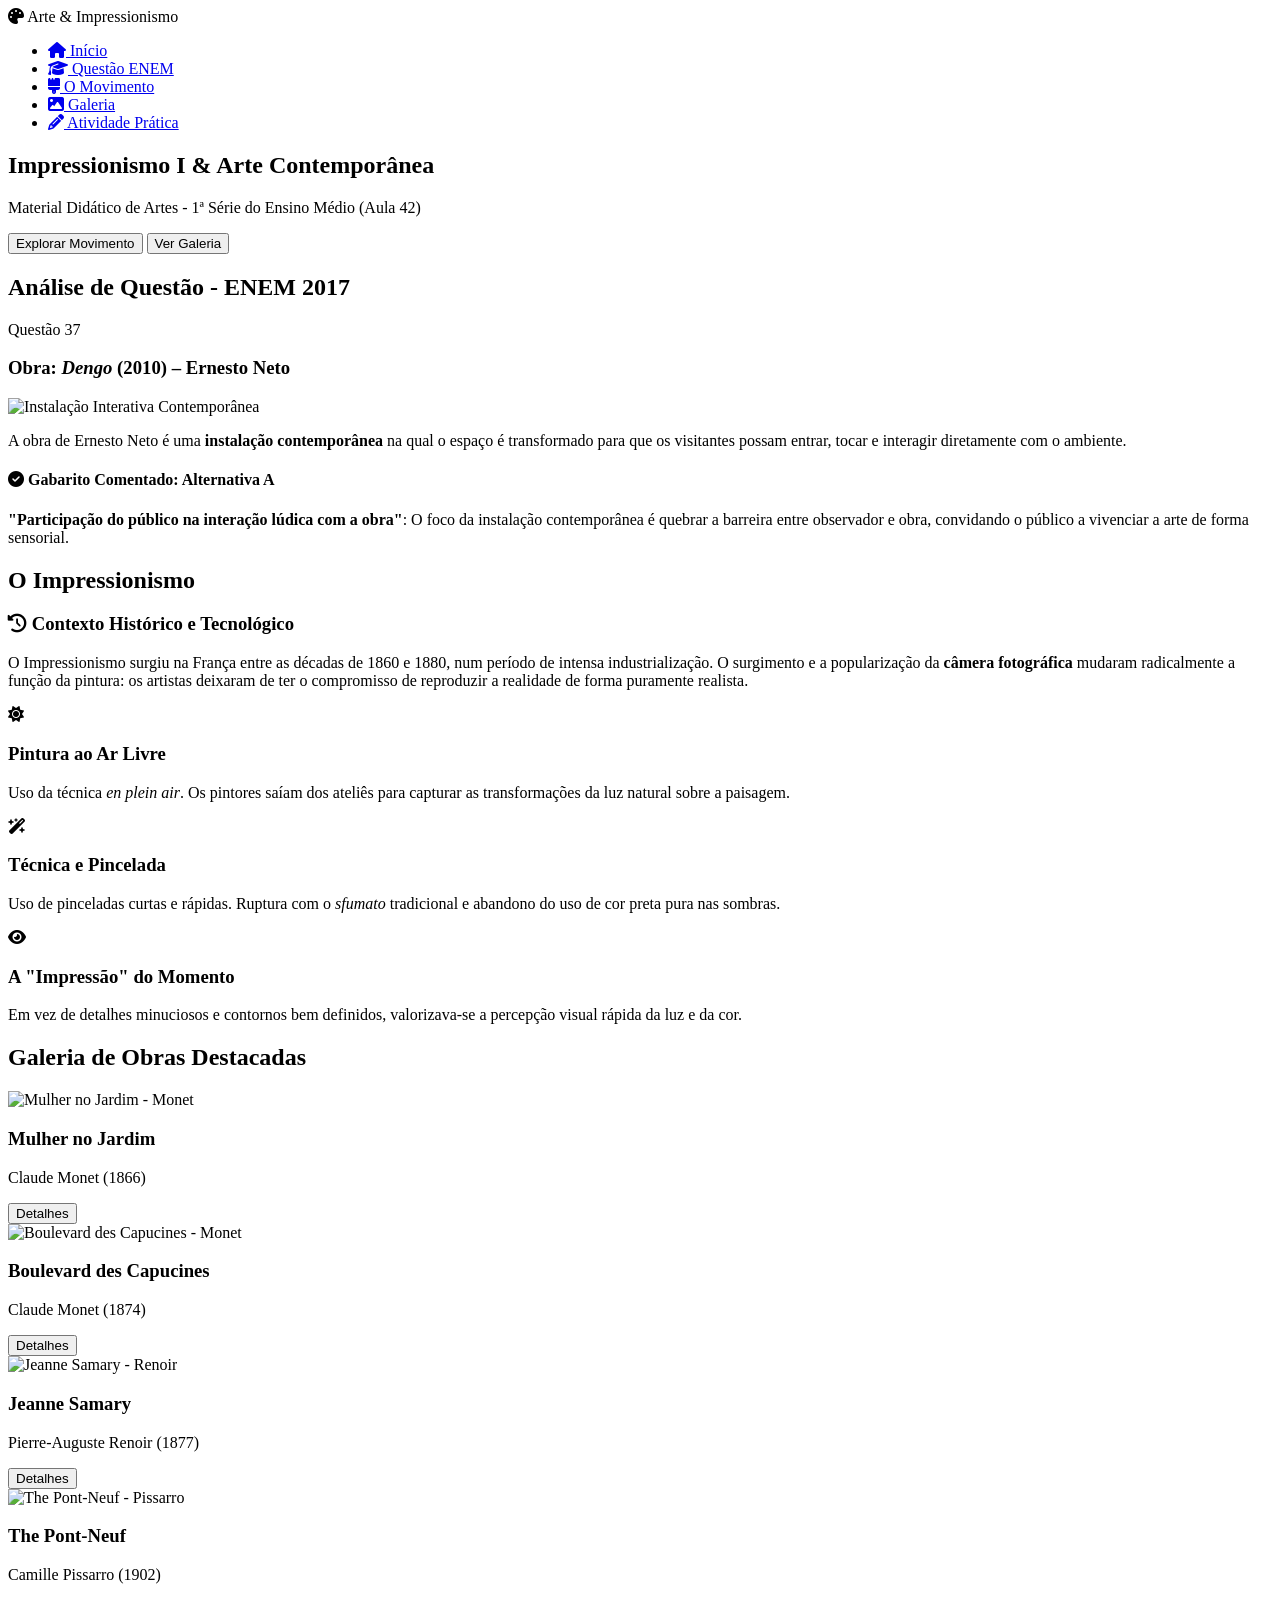
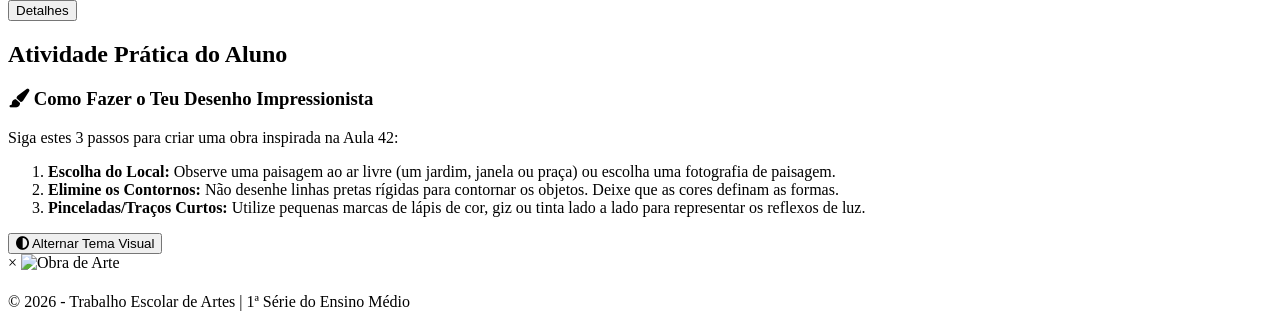
==== commit 2232112e: "Update index.html" ====
--- a/index.html
+++ b/index.html
@@ -3,362 +3,24 @@
 <head>
     <meta charset="UTF-8">
     <meta name="viewport" content="width=device-width, initial-scale=1.0">
-    <title>Galeria de Arte Interativa - Impressionismo & Arte Moderna</title>
+    <title>Trabalho de Artes - Impressionismo I</title>
+    <link rel="stylesheet" href="style.css">
     <link rel="stylesheet" href="https://cdnjs.cloudflare.com/ajax/libs/font-awesome/6.4.0/css/all.min.css">
-    
-    <style>
-        /* Configurações Gerais e Variáveis */
-        :root {
-            --primary-color: #6c5ce7;
-            --secondary-color: #a29bfe;
-            --bg-gradient: linear-gradient(135deg, #0f0c29, #302b63, #24243e);
-            --card-bg: rgba(255, 255, 255, 0.08);
-            --text-color: #ffffff;
-            --text-muted: #dcdde1;
-            --transition: all 0.4s cubic-bezier(0.25, 0.8, 0.25, 1);
-        }
-
-        .alt-theme {
-            --bg-gradient: linear-gradient(135deg, #11998e, #38ef7d);
-            --primary-color: #00b894;
-            --secondary-color: #55efc4;
-        }
-
-        * {
-            margin: 0;
-            padding: 0;
-            box-sizing: border-box;
-            font-family: 'Segoe UI', Tahoma, Geneva, Verdana, sans-serif;
-        }
-
-        body {
-            background: var(--bg-gradient);
-            background-attachment: fixed;
-            color: var(--text-color);
-            min-height: 100vh;
-            display: flex;
-            flex-direction: column;
-        }
-
-        /* Navbar Estilo Glassmorphism */
-        .navbar {
-            position: fixed;
-            top: 0;
-            width: 100%;
-            display: flex;
-            justify-content: space-between;
-            align-items: center;
-            padding: 1.2rem 3rem;
-            background: rgba(255, 255, 255, 0.05);
-            backdrop-filter: blur(12px);
-            border-bottom: 1px solid rgba(255, 255, 255, 0.1);
-            z-index: 1000;
-        }
-
-        .logo {
-            font-size: 1.5rem;
-            font-weight: bold;
-            color: var(--secondary-color);
-        }
-
-        .nav-links {
-            display: flex;
-            list-style: none;
-            gap: 1.5rem;
-        }
-
-        .nav-btn {
-            color: var(--text-color);
-            text-decoration: none;
-            padding: 0.5rem 1rem;
-            border-radius: 20px;
-            transition: var(--transition);
-        }
-
-        .nav-btn:hover, .nav-btn.active {
-            background: var(--primary-color);
-            box-shadow: 0 0 15px var(--primary-color);
-        }
-
-        /* Estrutura das Seções estilo Páginas (SPA) */
-        main {
-            margin-top: 80px;
-            flex: 1;
-        }
-
-        .page-section {
-            display: none;
-            padding: 4rem 2rem;
-            max-width: 1200px;
-            margin: 0 auto;
-            animation: fadeIn 0.6s ease-in-out;
-        }
-
-        .page-section.active {
-            display: block;
-        }
-
-        @keyframes fadeIn {
-            from { opacity: 0; transform: translateY(20px); }
-            to { opacity: 1; transform: translateY(0); }
-        }
-
-        /* Seção Hero (Início) */
-        #home {
-            text-align: center;
-            padding-top: 6rem;
-        }
-
-        .hero-content h1 {
-            font-size: 3.5rem;
-            margin-bottom: 1rem;
-            background: linear-gradient(to right, #fff, var(--secondary-color));
-            -webkit-background-clip: text;
-            -webkit-text-fill-color: transparent;
-        }
-
-        .hero-content p {
-            font-size: 1.2rem;
-            color: var(--text-muted);
-            margin-bottom: 2rem;
-            max-width: 700px;
-            margin-left: auto;
-            margin-right: auto;
-        }
-
-        .hero-buttons {
-            display: flex;
-            justify-content: center;
-            gap: 1rem;
-        }
-
-        .btn {
-            padding: 0.8rem 2rem;
-            border: none;
-            border-radius: 30px;
-            font-size: 1rem;
-            cursor: pointer;
-            transition: var(--transition);
-        }
-
-        .btn-primary {
-            background: var(--primary-color);
-            color: #fff;
-        }
-
-        .btn-primary:hover {
-            transform: translateY(-3px);
-            box-shadow: 0 5px 15px rgba(108, 92, 231, 0.4);
-        }
-
-        .btn-secondary {
-            background: transparent;
-            border: 2px solid var(--primary-color);
-            color: #fff;
-        }
-
-        .btn-secondary:hover {
-            background: var(--primary-color);
-        }
-
-        /* Galeria de Obras (Cards) */
-        .section-title {
-            text-align: center;
-            font-size: 2.5rem;
-            margin-bottom: 3rem;
-        }
-
-        .gallery-grid {
-            display: grid;
-            grid-template-columns: repeat(auto-fit, minmax(280px, 1fr));
-            gap: 2rem;
-        }
-
-        .card {
-            background: var(--card-bg);
-            border-radius: 15px;
-            overflow: hidden;
-            backdrop-filter: blur(5px);
-            border: 1px solid rgba(255, 255, 255, 0.1);
-            transition: var(--transition);
-        }
-
-        .card:hover {
-            transform: translateY(-10px);
-            box-shadow: 0 10px 20px rgba(0,0,0,0.3);
-        }
-
-        .card img {
-            width: 100%;
-            height: 220px;
-            object-fit: cover;
-        }
-
-        .card-info {
-            padding: 1.5rem;
-            text-align: center;
-        }
-
-        .card-info h3 {
-            margin-bottom: 0.5rem;
-        }
-
-        .card-info p {
-            color: var(--text-muted);
-            margin-bottom: 1rem;
-        }
-
-        .btn-card {
-            background: var(--primary-color);
-            border: none;
-            color: white;
-            padding: 0.5rem 1.2rem;
-            border-radius: 15px;
-            cursor: pointer;
-            transition: var(--transition);
-        }
-
-        .btn-card:hover {
-            filter: brightness(1.2);
-        }
-
-        /* Destaques do Impressionismo */
-        .features-container {
-            display: grid;
-            grid-template-columns: repeat(auto-fit, minmax(250px, 1fr));
-            gap: 2rem;
-        }
-
-        .feature-box {
-            background: var(--card-bg);
-            padding: 2rem;
-            border-radius: 15px;
-            text-align: center;
-            border: 1px solid rgba(255, 255, 255, 0.1);
-            transition: var(--transition);
-        }
-
-        .feature-box:hover {
-            background: rgba(255, 255, 255, 0.15);
-            transform: translateY(-5px);
-        }
-
-        .feature-box .icon {
-            font-size: 2.5rem;
-            color: var(--secondary-color);
-            margin-bottom: 1rem;
-        }
-
-        .info-article {
-            background: var(--card-bg);
-            padding: 2rem;
-            border-radius: 15px;
-            margin-top: 3rem;
-            border: 1px solid rgba(255, 255, 255, 0.1);
-            line-height: 1.6;
-        }
-
-        .info-article h3 {
-            margin-bottom: 1rem;
-            color: var(--secondary-color);
-        }
-
-        /* Modal */
-        .modal {
-            display: none;
-            position: fixed;
-            top: 0;
-            left: 0;
-            width: 100%;
-            height: 100%;
-            background: rgba(0,0,0,0.8);
-            backdrop-filter: blur(8px);
-            justify-content: center;
-            align-items: center;
-            z-index: 2000;
-        }
-
-        .modal-content {
-            background: #1e1e2f;
-            padding: 2rem;
-            border-radius: 15px;
-            max-width: 500px;
-            width: 90%;
-            position: relative;
-            text-align: center;
-        }
-
-        .modal-content img {
-            width: 100%;
-            max-height: 250px;
-            object-fit: cover;
-            border-radius: 10px;
-            margin-bottom: 1rem;
-        }
-
-        .close-btn {
-            position: absolute;
-            top: 10px;
-            right: 15px;
-            font-size: 2rem;
-            cursor: pointer;
-            color: #fff;
-        }
-
-        /* Rodapé */
-        footer {
-            text-align: center;
-            padding: 1.5rem;
-            background: rgba(0,0,0,0.2);
-            margin-top: auto;
-        }
-
-        /* Responsividade */
-        @media (max-width: 768px) {
-            .navbar {
-                flex-direction: column;
-                padding: 1rem;
-                gap: 0.8rem;
-            }
-
-            .nav-links {
-                gap: 0.8rem;
-                font-size: 0.9rem;
-            }
-
-            .hero-content h1 {
-                font-size: 2.2rem;
-            }
-
-            .hero-buttons {
-                flex-direction: column;
-                align-items: center;
-            }
-
-            .btn {
-                width: 100%;
-                max-width: 250px;
-            }
-
-            .gallery-grid {
-                grid-template-columns: 1fr;
-            }
-        }
-    </style>
 </head>
 <body>
 
-    <!-- Cabeçalho / Navegação -->
+    <!-- Navegação / Cabeçalho -->
     <header class="navbar">
         <div class="logo">
-            <i class="fa-solid fa-palette"></i> <span>ArteVision</span>
+            <i class="fa-solid fa-palette"></i> <span>Arte & Impressionismo</span>
         </div>
         <nav>
             <ul class="nav-links">
                 <li><a href="#home" class="nav-btn active"><i class="fa-solid fa-house"></i> Início</a></li>
-                <li><a href="#artes" class="nav-btn"><i class="fa-solid fa-image"></i> Obras</a></li>
-                <li><a href="#impressionismo" class="nav-btn"><i class="fa-solid fa-brush"></i> Impressionismo</a></li>
-                <li><a href="#sobre" class="nav-btn"><i class="fa-solid fa-circle-info"></i> Sobre</a></li>
+                <li><a href="#enem" class="nav-btn"><i class="fa-solid fa-graduation-cap"></i> Questão ENEM</a></li>
+                <li><a href="#impressionismo" class="nav-btn"><i class="fa-solid fa-brush"></i> O Movimento</a></li>
+                <li><a href="#artes" class="nav-btn"><i class="fa-solid fa-image"></i> Galeria</a></li>
+                <li><a href="#pratica" class="nav-btn"><i class="fa-solid fa-pencil"></i> Atividade Prática</a></li>
             </ul>
         </nav>
     </header>
@@ -367,52 +29,99 @@
         <!-- Página 1: Início (Hero) -->
         <section id="home" class="page-section active">
             <div class="hero-content">
-                <h1>Explore a Beleza da Arte</h1>
-                <p>Uma imersão interativa entre a rutura do Impressionismo clássico e a experimentação da arte contemporânea[span_0](start_span)[span_0](end_span). Descubra técnicas, contextos e obras icónicas.</p>
+                <h1>Impressionismo I & Arte Contemporânea</h1>
+                <p>Material Didático de Artes - 1ª Série do Ensino Médio (Aula 42)</p>
                 <div class="hero-buttons">
-                    <button class="btn btn-primary" onclick="navigateTo('artes')">Ver Obras</button>
-                    <button class="btn btn-secondary" onclick="navigateTo('impressionismo')">Aprender Mais</button>
+                    <button class="btn btn-primary" onclick="navigateTo('impressionismo')">Explorar Movimento</button>
+                    <button class="btn btn-secondary" onclick="navigateTo('artes')">Ver Galeria</button>
                 </div>
             </div>
         </section>
 
-        <!-- Página 2: Obras Interativas -->
+        <!-- Página 2: Questão do ENEM -->
+        <section id="enem" class="page-section">
+            <h2 class="section-title">Análise de Questão - ENEM 2017</h2>
+            <div class="enem-container">
+                <div class="enem-card">
+                    <div class="enem-tag">Questão 37</div>
+                    <h3>Obra: <em>Dengo</em> (2010) – Ernesto Neto</h3>
+                    <img src="https://images.unsplash.com/photo-1541701494587-cb58502866ab?auto=format&fit=crop&w=800&q=80" alt="Instalação Interativa Contemporânea" class="enem-img">
+                    <p class="enem-desc">
+                        A obra de Ernesto Neto é uma <strong>instalação contemporânea</strong> na qual o espaço é transformado para que os visitantes possam entrar, tocar e interagir diretamente com o ambiente.
+                    </p>
+                    <div class="enem-solution">
+                        <h4><i class="fa-solid fa-circle-check"></i> Gabarito Comentado: Alternativa A</h4>
+                        <p><strong>"Participação do público na interação lúdica com a obra"</strong>: O foco da instalação contemporânea é quebrar a barreira entre observador e obra, convidando o público a vivenciar a arte de forma sensorial.</p>
+                    </div>
+                </div>
+            </div>
+        </section>
+
+        <!-- Página 3: O Movimento Impressionista -->
+        <section id="impressionismo" class="page-section">
+            <h2 class="section-title">O Impressionismo</h2>
+            
+            <div class="info-block">
+                <h3><i class="fa-solid fa-clock-rotate-left"></i> Contexto Histórico e Tecnológico</h3>
+                <p>O Impressionismo surgiu na França entre as décadas de 1860 e 1880, num período de intensa industrialização. O surgimento e a popularização da <strong>câmera fotográfica</strong> mudaram radicalmente a função da pintura: os artistas deixaram de ter o compromisso de reproduzir a realidade de forma puramente realista.</p>
+            </div>
+
+            <div class="features-container">
+                <div class="feature-box">
+                    <i class="fa-solid fa-sun icon"></i>
+                    <h3>Pintura ao Ar Livre</h3>
+                    <p>Uso da técnica <em>en plein air</em>. Os pintores saíam dos ateliês para capturar as transformações da luz natural sobre a paisagem.</p>
+                </div>
+                <div class="feature-box">
+                    <i class="fa-solid fa-wand-magic-sparkles icon"></i>
+                    <h3>Técnica e Pincelada</h3>
+                    <p>Uso de pinceladas curtas e rápidas. Ruptura com o <em>sfumato</em> tradicional e abandono do uso de cor preta pura nas sombras.</p>
+                </div>
+                <div class="feature-box">
+                    <i class="fa-solid fa-eye icon"></i>
+                    <h3>A "Impressão" do Momento</h3>
+                    <p>Em vez de detalhes minuciosos e contornos bem definidos, valorizava-se a percepção visual rápida da luz e da cor.</p>
+                </div>
+            </div>
+        </section>
+
+        <!-- Página 4: Galeria Interativa -->
         <section id="artes" class="page-section">
-            <h2 class="section-title">Galeria de Obras</h2>
+            <h2 class="section-title">Galeria de Obras Destacadas</h2>
             <div class="gallery-grid">
                 
-                <div class="card" data-title="Dengo (2010)" data-author="Ernesto Neto" data-desc="Instalação contemporânea que convida o público a interagir diretamente com a estrutura e o espaço circundante, promovendo a participação ativa[span_1](start_span)[span_1](end_span).">
-                    <img src="https://images.unsplash.com/photo-1579783900882-c0d3dad7b119?auto=format&fit=crop&w=600&q=80" alt="Arte Contemporânea">
+                <div class="card" data-title="Mulher no Jardim (1866)" data-author="Claude Monet" data-desc="Estudo pioneiro sobre a incidência da luz do sol sobre as roupas, vegetação e sombras num ambiente externo.">
+                    <img src="https://upload.wikimedia.org/wikipedia/commons/thumb/c/a4/Claude_Monet_-_Women_in_the_Garden_-_Google_Art_Project.jpg/800px-Claude_Monet_-_Women_in_the_Garden_-_Google_Art_Project.jpg" alt="Mulher no Jardim - Monet">
                     <div class="card-info">
-                        <h3>Dengo (2010)</h3>
-                        <p>Ernesto Neto[span_2](start_span)[span_2](end_span)</p>
+                        <h3>Mulher no Jardim</h3>
+                        <p>Claude Monet (1866)</p>
                         <button class="btn-card" onclick="openModal(this)">Detalhes</button>
                     </div>
                 </div>
 
-                <div class="card" data-title="Mulher no Jardim (1866)" data-author="Claude Monet" data-desc="Obra emblemática do início do impressionismo, focada nos efeitos dinâmicos da luz natural refletida sobre as roupas e as plantas[span_3](start_span)[span_3](end_span).">
-                    <img src="https://images.unsplash.com/photo-1579783902614-a3fb3927b675?auto=format&fit=crop&w=600&q=80" alt="Mulher no Jardim">
+                <div class="card" data-title="Boulevard des Capucines (1874)" data-author="Claude Monet" data-desc="Captura o movimento vibrante de uma grande avenida em Paris, onde os pedestres são retratados com pequenas pinceladas rápidas.">
+                    <img src="https://upload.wikimedia.org/wikipedia/commons/thumb/2/22/Claude_Monet_-_Boulevard_des_Capucines_-_Google_Art_Project.jpg/800px-Claude_Monet_-_Boulevard_des_Capucines_-_Google_Art_Project.jpg" alt="Boulevard des Capucines - Monet">
                     <div class="card-info">
-                        <h3>Mulher no Jardim</h3>
-                        <p>Claude Monet[span_4](start_span)[span_4](end_span)</p>
+                        <h3>Boulevard des Capucines</h3>
+                        <p>Claude Monet (1874)</p>
                         <button class="btn-card" onclick="openModal(this)">Detalhes</button>
                     </div>
                 </div>
 
-                <div class="card" data-title="Jeanne Samary (1877)" data-author="Pierre-Auguste Renoir" data-desc="Retrato impressionista vibrante que utiliza pinceladas fluidas e suaves para capturar a luz e a expressão viva da atriz[span_5](start_span)[span_5](end_span).">
-                    <img src="https://images.unsplash.com/photo-1582561221801-b2149b56f874?auto=format&fit=crop&w=600&q=80" alt="Jeanne Samary">
+                <div class="card" data-title="Jeanne Samary em um vestido decotado (1877)" data-author="Pierre-Auguste Renoir" data-desc="Retrato impressionista marcado pelo calor das cores, vivacidade do olhar e delicadeza no tratamento das luzes sobre a pele.">
+                    <img src="https://upload.wikimedia.org/wikipedia/commons/thumb/8/87/Pierre-Auguste_Renoir_-_Portrait_of_Jeanne_Samary_-_Google_Art_Project.jpg/800px-Pierre-Auguste_Renoir_-_Portrait_of_Jeanne_Samary_-_Google_Art_Project.jpg" alt="Jeanne Samary - Renoir">
                     <div class="card-info">
                         <h3>Jeanne Samary</h3>
-                        <p>Pierre-Auguste Renoir[span_6](start_span)[span_6](end_span)</p>
+                        <p>Pierre-Auguste Renoir (1877)</p>
                         <button class="btn-card" onclick="openModal(this)">Detalhes</button>
                     </div>
                 </div>
 
-                <div class="card" data-title="The Pont-Neuf (1902)" data-author="Camille Pissarro" data-desc="Vista urbana de Paris capturada sob a atmosfera variável do dia, mostrando o movimento da cidade através de traços rápidos[span_7](start_span)[span_7](end_span).">
-                    <img src="https://images.unsplash.com/photo-1578926375605-eaf7559b1458?auto=format&fit=crop&w=600&q=80" alt="The Pont-Neuf">
+                <div class="card" data-title="The Pont-Neuf (1902)" data-author="Camille Pissarro" data-desc="Exemplo da maturidade impressionista retratando arquitetura, pontes e o rio Sena sob variações atmosféricas e de iluminação.">
+                    <img src="https://upload.wikimedia.org/wikipedia/commons/thumb/1/13/Camille_Pissarro_-_The_Pont_Neuf_-_Google_Art_Project.jpg/800px-Camille_Pissarro_-_The_Pont_Neuf_-_Google_Art_Project.jpg" alt="The Pont-Neuf - Pissarro">
                     <div class="card-info">
                         <h3>The Pont-Neuf</h3>
-                        <p>Camille Pissarro[span_8](start_span)[span_8](end_span)</p>
+                        <p>Camille Pissarro (1902)</p>
                         <button class="btn-card" onclick="openModal(this)">Detalhes</button>
                     </div>
                 </div>
@@ -420,43 +129,19 @@
             </div>
         </section>
 
-        <!-- Página 3: Impressionismo -->
-        <section id="impressionismo" class="page-section">
-            <h2 class="section-title">O Movimento Impressionista</h2>
-            <div class="features-container">
-                <div class="feature-box">
-                    <i class="fa-solid fa-sun icon"></i>
-                    <h3>Pintura ao Ar Livre</h3>
-                    <p>Uso da técnica <em>en plein air</em> para capturar as transformações da luz natural e clima nas paisagens[span_9](start_span)[span_9](end_span).</p>
-                </div>
-                <div class="feature-box">
-                    <i class="fa-solid fa-camera icon"></i>
-                    <h3>Impacto da Fotografia</h3>
-                    <p>Com o avanço da fotografia, a pintura libertou-se da obrigação de reproduzir a realidade com precisão realista[span_10](start_span)[span_10](end_span).</p>
-                </div>
-                <div class="feature-box">
-                    <i class="fa-solid fa-wand-magic-sparkles icon"></i>
-                    <h3>Rotura Académica</h3>
-                    <p>Abandono do contorno rígido, eliminação do preto puro nas sombras e adoção de pinceladas visíveis e rápidas[span_11](start_span)[span_11](end_span).</p>
-                </div>
-            </div>
-
-            <div class="info-article">
-                <h3>Contexto Histórico & Técnicas</h3>
-                <p>O Impressionismo emergiu na França na segunda metade do século XIX (entre 1860 e 1880) num período de grandes transformações industriais e urbanas[span_12](start_span)[span_12](end_span). Os artistas deste movimento rejeitaram as regras rígidas da arte académica, preferindo pintar cenas do quotidiano e da natureza diretamente no local, focando nas impressões visuais e efêmeras causadas pela luz do sol[span_13](start_span)[span_13](end_span).</p>
-            </div>
-        </section>
-
-        <!-- Página 4: Sobre -->
-        <section id="sobre" class="page-section">
-            <h2 class="section-title">Sobre o Projeto</h2>
-            <div class="feature-box" style="text-align: left; max-width: 800px; margin: 0 auto;">
-                <p style="margin-bottom: 1.5rem;">Este portal interativo foi construído como um recurso didático de Arte, focado na transição entre o Impressionismo do século XIX e as linguagens contemporâneas como as instalações[span_14](start_span)[span_14](end_span).</p>
-                
-                <div style="text-align: center; margin-top: 2rem;">
-                    <h3>Personalização de Estilo</h3>
-                    <p style="margin-bottom: 1rem; color: var(--text-muted);">Alterne o esquema de cores para personalizar a visualização:</p>
-                    <button id="themeToggle" class="btn btn-primary"><i class="fa-solid fa-palette"></i> Mudar Tema Visual</button>
+        <!-- Página 5: Atividade Prática -->
+        <section id="pratica" class="page-section">
+            <h2 class="section-title">Atividade Prática do Aluno</h2>
+            <div class="about-card">
+                <h3><i class="fa-solid fa-paintbrush"></i> Como Fazer o Teu Desenho Impressionista</h3>
+                <p>Siga estes 3 passos para criar uma obra inspirada na Aula 42:</p>
+                <ol class="steps-list">
+                    <li><strong>Escolha do Local:</strong> Observe uma paisagem ao ar livre (um jardim, janela ou praça) ou escolha uma fotografia de paisagem.</li>
+                    <li><strong>Elimine os Contornos:</strong> Não desenhe linhas pretas rígidas para contornar os objetos. Deixe que as cores definam as formas.</li>
+                    <li><strong>Pinceladas/Traços Curtos:</strong> Utilize pequenas marcas de lápis de cor, giz ou tinta lado a lado para representar os reflexos de luz.</li>
+                </ol>
+                <div class="interactive-demo">
+                    <button id="themeToggle" class="btn btn-primary"><i class="fa-solid fa-circle-half-stroke"></i> Alternar Tema Visual</button>
                 </div>
             </div>
         </section>
@@ -468,85 +153,15 @@
             <span class="close-btn" onclick="closeModal()">&times;</span>
             <img id="modalImg" src="" alt="Obra de Arte">
             <h2 id="modalTitle"></h2>
-            <h4 id="modalAuthor" style="color: var(--secondary-color); margin: 0.5rem 0 1rem 0;"></h4>
-            <p id="modalDesc" style="color: var(--text-muted); line-height: 1.5;"></p>
+            <h4 id="modalAuthor"></h4>
+            <p id="modalDesc"></p>
         </div>
     </div>
 
-    <!-- Rodapé -->
     <footer>
-        <p>&copy; 2026 ArteVision - Projeto Educativo de Arte.</p>
+        <p>&copy; 2026 - Trabalho Escolar de Artes | 1ª Série do Ensino Médio</p>
     </footer>
 
-    <script>
-        // Navegação em estilo Single Page Application (SPA)
-        const navButtons = document.querySelectorAll('.nav-btn');
-        const pageSections = document.querySelectorAll('.page-section');
-
-        function navigateTo(targetId) {
-            pageSections.forEach(section => {
-                section.classList.remove('active');
-            });
-
-            navButtons.forEach(btn => {
-                btn.classList.remove('active');
-            });
-
-            const targetSection = document.getElementById(targetId);
-            if (targetSection) {
-                targetSection.classList.add('active');
-            }
-
-            const activeBtn = document.querySelector(`.nav-btn[href="#${targetId}"]`);
-            if (activeBtn) {
-                activeBtn.classList.add('active');
-            }
-
-            window.scrollTo({ top: 0, behavior: 'smooth' });
-        }
-
-        navButtons.forEach(button => {
-            button.addEventListener('click', (e) => {
-                e.preventDefault();
-                const targetId = button.getAttribute('href').replace('#', '');
-                navigateTo(targetId);
-            });
-        });
-
-        // Controlo da Janela Pop-up (Modal)
-        const modal = document.getElementById('artModal');
-        const modalImg = document.getElementById('modalImg');
-        const modalTitle = document.getElementById('modalTitle');
-        const modalAuthor = document.getElementById('modalAuthor');
-        const modalDesc = document.getElementById('modalDesc');
-
-        function openModal(buttonElement) {
-            const card = buttonElement.closest('.card');
-            
-            modalImg.src = card.querySelector('img').src;
-            modalTitle.textContent = card.dataset.title;
-            modalAuthor.textContent = card.dataset.author;
-            modalDesc.textContent = card.dataset.desc;
-
-            modal.style.display = 'flex';
-        }
-
-        function closeModal() {
-            modal.style.display = 'none';
-        }
-
-        window.addEventListener('click', (event) => {
-            if (event.target === modal) {
-                closeModal();
-            }
-        });
-
-        // Alternador de Temas Dinâmico
-        const themeBtn = document.getElementById('themeToggle');
-        themeBtn.addEventListener('click', () => {
-            document.body.classList.toggle('alt-theme');
-        });
-    </script>
+    <script src="script.js"></script>
 </body>
-                        </html>
-    
+</html>
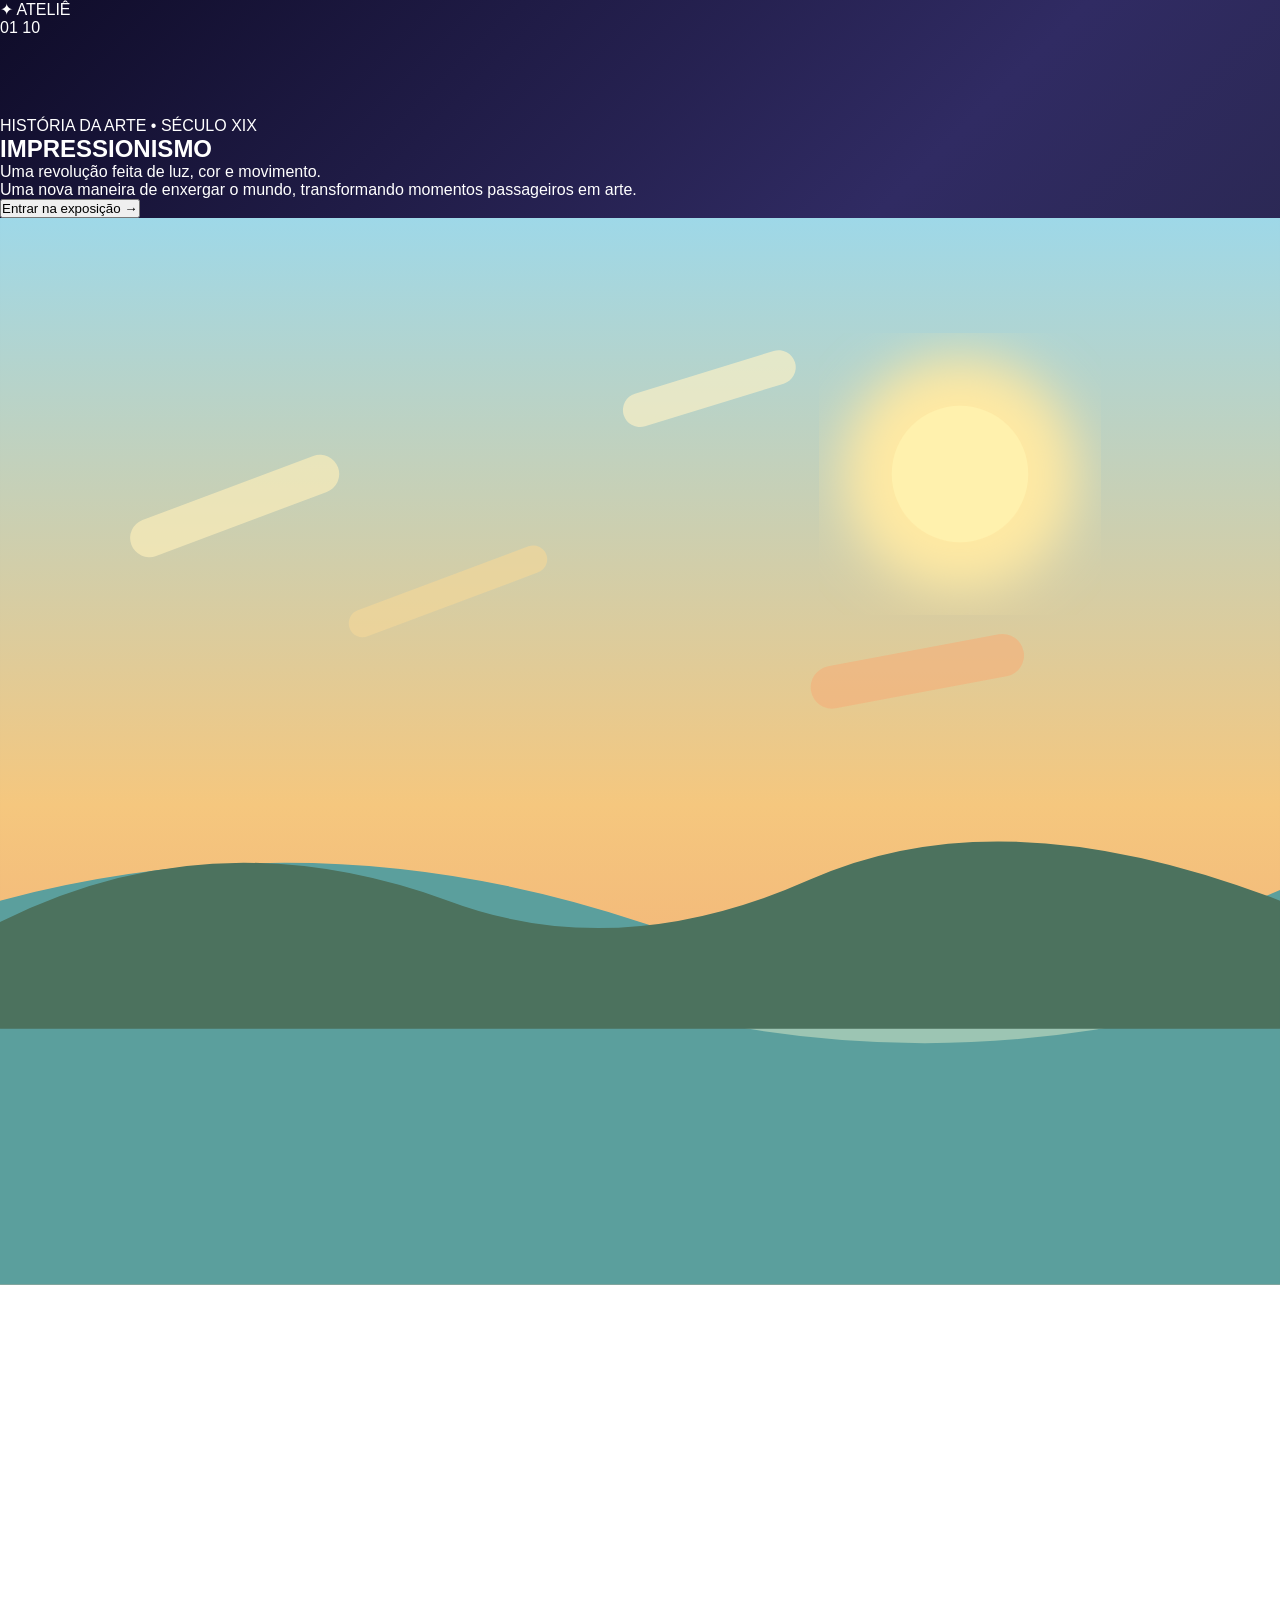
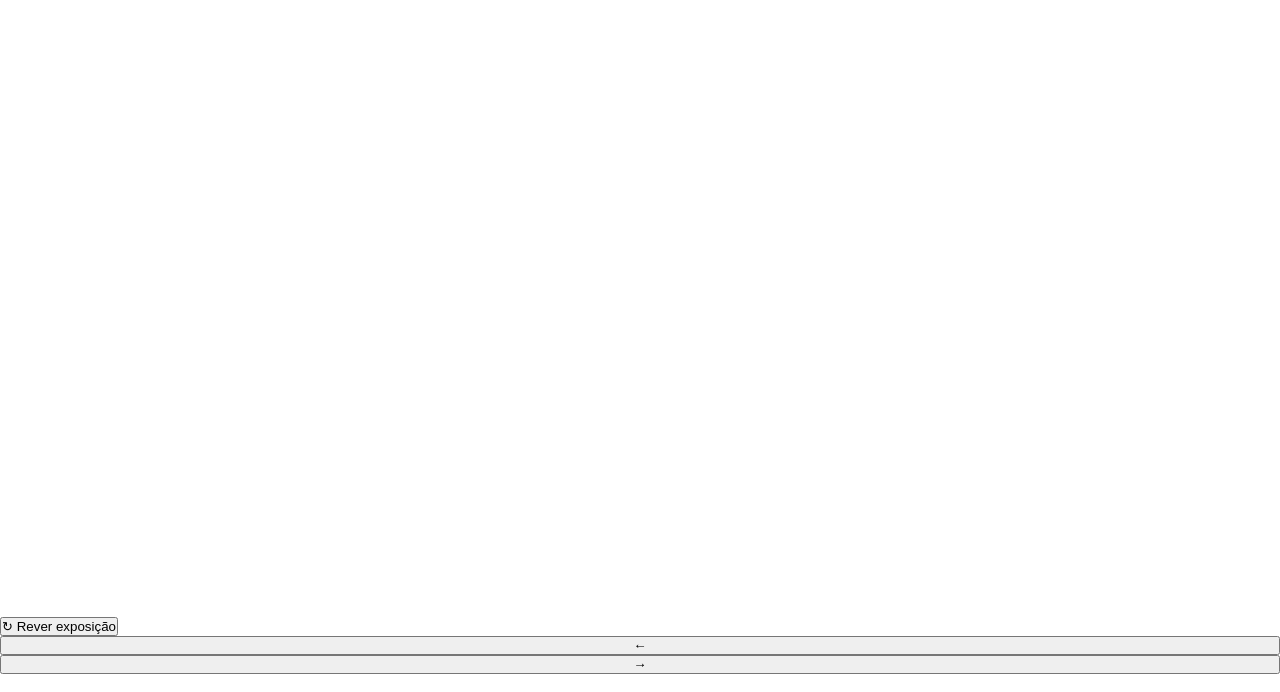
==== commit 6702ed89: "Update index.html" ====
--- a/index.html
+++ b/index.html
@@ -3,165 +3,580 @@
 <head>
     <meta charset="UTF-8">
     <meta name="viewport" content="width=device-width, initial-scale=1.0">
-    <title>Trabalho de Artes - Impressionismo I</title>
+
+    <title>Impressionismo — Uma Revolução em Cores</title>
+
     <link rel="stylesheet" href="style.css">
-    <link rel="stylesheet" href="https://cdnjs.cloudflare.com/ajax/libs/font-awesome/6.4.0/css/all.min.css">
+
+    <!-- Fontes -->
+    <link rel="preconnect" href="https://fonts.googleapis.com">
+    <link rel="preconnect" href="https://fonts.gstatic.com" crossorigin>
+    <link href="https://fonts.googleapis.com/css2?family=Cormorant+Garamond:wght@400;500;600;700&family=Playfair+Display:wght@400;500;600;700&family=Montserrat:wght@300;400;500;600&display=swap" rel="stylesheet">
 </head>
+
 <body>
 
-    <!-- Navegação / Cabeçalho -->
-    <header class="navbar">
-        <div class="logo">
-            <i class="fa-solid fa-palette"></i> <span>Arte & Impressionismo</span>
+    <!-- Fundo artístico -->
+    <div id="particles"></div>
+
+    <!-- Barra superior -->
+    <header class="topbar">
+
+        <div class="brand">
+            <span class="brand-mark">✦</span>
+            <span>ATELIÊ</span>
         </div>
-        <nav>
-            <ul class="nav-links">
-                <li><a href="#home" class="nav-btn active"><i class="fa-solid fa-house"></i> Início</a></li>
-                <li><a href="#enem" class="nav-btn"><i class="fa-solid fa-graduation-cap"></i> Questão ENEM</a></li>
-                <li><a href="#impressionismo" class="nav-btn"><i class="fa-solid fa-brush"></i> O Movimento</a></li>
-                <li><a href="#artes" class="nav-btn"><i class="fa-solid fa-image"></i> Galeria</a></li>
-                <li><a href="#pratica" class="nav-btn"><i class="fa-solid fa-pencil"></i> Atividade Prática</a></li>
-            </ul>
-        </nav>
+
+        <div class="counter">
+            <span id="currentNumber">01</span>
+            <span class="line"></span>
+            <span>10</span>
+        </div>
+
     </header>
 
-    <main>
-        <!-- Página 1: Início (Hero) -->
-        <section id="home" class="page-section active">
-            <div class="hero-content">
-                <h1>Impressionismo I & Arte Contemporânea</h1>
-                <p>Material Didático de Artes - 1ª Série do Ensino Médio (Aula 42)</p>
-                <div class="hero-buttons">
-                    <button class="btn btn-primary" onclick="navigateTo('impressionismo')">Explorar Movimento</button>
-                    <button class="btn btn-secondary" onclick="navigateTo('artes')">Ver Galeria</button>
-                </div>
-            </div>
-        </section>
-
-        <!-- Página 2: Questão do ENEM -->
-        <section id="enem" class="page-section">
-            <h2 class="section-title">Análise de Questão - ENEM 2017</h2>
-            <div class="enem-container">
-                <div class="enem-card">
-                    <div class="enem-tag">Questão 37</div>
-                    <h3>Obra: <em>Dengo</em> (2010) – Ernesto Neto</h3>
-                    <img src="https://images.unsplash.com/photo-1541701494587-cb58502866ab?auto=format&fit=crop&w=800&q=80" alt="Instalação Interativa Contemporânea" class="enem-img">
-                    <p class="enem-desc">
-                        A obra de Ernesto Neto é uma <strong>instalação contemporânea</strong> na qual o espaço é transformado para que os visitantes possam entrar, tocar e interagir diretamente com o ambiente.
-                    </p>
-                    <div class="enem-solution">
-                        <h4><i class="fa-solid fa-circle-check"></i> Gabarito Comentado: Alternativa A</h4>
-                        <p><strong>"Participação do público na interação lúdica com a obra"</strong>: O foco da instalação contemporânea é quebrar a barreira entre observador e obra, convidando o público a vivenciar a arte de forma sensorial.</p>
+
+    <!-- APRESENTAÇÃO -->
+    <main id="presentation">
+
+        <!-- CENA 1 -->
+        <section class="scene active" data-index="0">
+
+            <div class="scene-content cover">
+
+                <div class="eyebrow">HISTÓRIA DA ARTE • SÉCULO XIX</div>
+
+                <h1>
+                    IMPRESSION<span>ISMO</span>
+                </h1>
+
+                <p class="subtitle">
+                    Uma revolução feita de luz, cor e movimento.
+                </p>
+
+                <div class="paint-line"></div>
+
+                <p class="intro">
+                    Uma nova maneira de enxergar o mundo,
+                    transformando momentos passageiros em arte.
+                </p>
+
+                <button class="start-btn next-btn">
+                    Entrar na exposição
+                    <span>→</span>
+                </button>
+
+            </div>
+
+            <div class="hero-painting">
+
+                <svg viewBox="0 0 600 500">
+
+                    <defs>
+
+                        <linearGradient id="sky" x1="0" y1="0" x2="0" y2="1">
+                            <stop offset="0%" stop-color="#9ed8e8"/>
+                            <stop offset="55%" stop-color="#f5c77e"/>
+                            <stop offset="100%" stop-color="#ef9870"/>
+                        </linearGradient>
+
+                        <filter id="blur">
+                            <feGaussianBlur stdDeviation="12"/>
+                        </filter>
+
+                    </defs>
+
+                    <rect width="600" height="500" fill="url(#sky)"/>
+
+                    <!-- Sol -->
+                    <circle cx="450" cy="120" r="55"
+                            fill="#ffe9a3"
+                            filter="url(#blur)"/>
+
+                    <circle cx="450" cy="120" r="32"
+                            fill="#fff1ad"/>
+
+                    <!-- Água -->
+                    <path d="M0 320 Q150 280 300 330 T600 315 V500 H0Z"
+                          fill="#5b9f9d"/>
+
+                    <path d="M0 355 Q150 320 300 360 T600 350"
+                          fill="none"
+                          stroke="#c8e0c2"
+                          stroke-width="18"
+                          opacity=".6"/>
+
+                    <!-- Ilhas -->
+                    <path d="M0 330 Q100 280 210 320 Q290 350 380 310 Q470 270 600 320 V380 H0Z"
+                          fill="#4c725e"/>
+
+                    <!-- Pinceladas -->
+                    <g opacity=".65">
+
+                        <path d="M70 150 L150 120"
+                              stroke="#fff0bb"
+                              stroke-width="18"
+                              stroke-linecap="round"/>
+
+                        <path d="M170 190 L250 160"
+                              stroke="#f4d89a"
+                              stroke-width="13"
+                              stroke-linecap="round"/>
+
+                        <path d="M300 90 L365 70"
+                              stroke="#fff3c7"
+                              stroke-width="16"
+                              stroke-linecap="round"/>
+
+                        <path d="M390 220 L470 205"
+                              stroke="#f4b17c"
+                              stroke-width="20"
+                              stroke-linecap="round"/>
+
+                    </g>
+
+                </svg>
+
+            </div>
+
+        </section>
+
+
+        <!-- CENA 2 -->
+        <section class="scene" data-index="1">
+
+            <div class="scene-content">
+
+                <div class="eyebrow">01 • O MOVIMENTO</div>
+
+                <h2>
+                    O que foi o
+                    <em>Impressionismo?</em>
+                </h2>
+
+                <p class="big-text">
+                    Uma nova forma de representar a realidade.
+                </p>
+
+                <p>
+                    O Impressionismo surgiu na França durante a segunda
+                    metade do século XIX. Os artistas passaram a abandonar
+                    algumas regras tradicionais da pintura acadêmica e
+                    buscaram registrar a sensação de um instante.
+                </p>
+
+                <div class="quote">
+                    <span>“</span>
+                    A pintura não precisava mostrar apenas aquilo que
+                    existia. Ela poderia mostrar aquilo que se sentia.
+                    <span>”</span>
+                </div>
+
+            </div>
+
+            <div class="art-card impression-card">
+
+                <div class="sun"></div>
+
+                <div class="horizon"></div>
+
+                <div class="water">
+
+                    <i></i>
+                    <i></i>
+                    <i></i>
+                    <i></i>
+                    <i></i>
+
+                </div>
+
+            </div>
+
+        </section>
+
+
+        <!-- CENA 3 -->
+        <section class="scene" data-index="2">
+
+            <div class="scene-content">
+
+                <div class="eyebrow">02 • LUZ</div>
+
+                <h2>
+                    Pintar a
+                    <em>luz</em>
+                </h2>
+
+                <p class="big-text">
+                    A luz transforma tudo ao seu redor.
+                </p>
+
+                <p>
+                    Para os impressionistas, as cores mudavam de acordo
+                    com a iluminação, o horário e o clima. Por isso,
+                    eles frequentemente pintavam ao ar livre.
+                </p>
+
+                <div class="facts">
+
+                    <div>
+                        <strong>01</strong>
+                        <span>Luz natural</span>
                     </div>
-                </div>
-            </div>
-        </section>
-
-        <!-- Página 3: O Movimento Impressionista -->
-        <section id="impressionismo" class="page-section">
-            <h2 class="section-title">O Impressionismo</h2>
-            
-            <div class="info-block">
-                <h3><i class="fa-solid fa-clock-rotate-left"></i> Contexto Histórico e Tecnológico</h3>
-                <p>O Impressionismo surgiu na França entre as décadas de 1860 e 1880, num período de intensa industrialização. O surgimento e a popularização da <strong>câmera fotográfica</strong> mudaram radicalmente a função da pintura: os artistas deixaram de ter o compromisso de reproduzir a realidade de forma puramente realista.</p>
-            </div>
-
-            <div class="features-container">
-                <div class="feature-box">
-                    <i class="fa-solid fa-sun icon"></i>
-                    <h3>Pintura ao Ar Livre</h3>
-                    <p>Uso da técnica <em>en plein air</em>. Os pintores saíam dos ateliês para capturar as transformações da luz natural sobre a paisagem.</p>
-                </div>
-                <div class="feature-box">
-                    <i class="fa-solid fa-wand-magic-sparkles icon"></i>
-                    <h3>Técnica e Pincelada</h3>
-                    <p>Uso de pinceladas curtas e rápidas. Ruptura com o <em>sfumato</em> tradicional e abandono do uso de cor preta pura nas sombras.</p>
-                </div>
-                <div class="feature-box">
-                    <i class="fa-solid fa-eye icon"></i>
-                    <h3>A "Impressão" do Momento</h3>
-                    <p>Em vez de detalhes minuciosos e contornos bem definidos, valorizava-se a percepção visual rápida da luz e da cor.</p>
-                </div>
-            </div>
-        </section>
-
-        <!-- Página 4: Galeria Interativa -->
-        <section id="artes" class="page-section">
-            <h2 class="section-title">Galeria de Obras Destacadas</h2>
-            <div class="gallery-grid">
-                
-                <div class="card" data-title="Mulher no Jardim (1866)" data-author="Claude Monet" data-desc="Estudo pioneiro sobre a incidência da luz do sol sobre as roupas, vegetação e sombras num ambiente externo.">
-                    <img src="https://upload.wikimedia.org/wikipedia/commons/thumb/c/a4/Claude_Monet_-_Women_in_the_Garden_-_Google_Art_Project.jpg/800px-Claude_Monet_-_Women_in_the_Garden_-_Google_Art_Project.jpg" alt="Mulher no Jardim - Monet">
-                    <div class="card-info">
-                        <h3>Mulher no Jardim</h3>
-                        <p>Claude Monet (1866)</p>
-                        <button class="btn-card" onclick="openModal(this)">Detalhes</button>
+
+                    <div>
+                        <strong>02</strong>
+                        <span>Sombras coloridas</span>
                     </div>
-                </div>
-
-                <div class="card" data-title="Boulevard des Capucines (1874)" data-author="Claude Monet" data-desc="Captura o movimento vibrante de uma grande avenida em Paris, onde os pedestres são retratados com pequenas pinceladas rápidas.">
-                    <img src="https://upload.wikimedia.org/wikipedia/commons/thumb/2/22/Claude_Monet_-_Boulevard_des_Capucines_-_Google_Art_Project.jpg/800px-Claude_Monet_-_Boulevard_des_Capucines_-_Google_Art_Project.jpg" alt="Boulevard des Capucines - Monet">
-                    <div class="card-info">
-                        <h3>Boulevard des Capucines</h3>
-                        <p>Claude Monet (1874)</p>
-                        <button class="btn-card" onclick="openModal(this)">Detalhes</button>
+
+                    <div>
+                        <strong>03</strong>
+                        <span>Instante</span>
                     </div>
-                </div>
-
-                <div class="card" data-title="Jeanne Samary em um vestido decotado (1877)" data-author="Pierre-Auguste Renoir" data-desc="Retrato impressionista marcado pelo calor das cores, vivacidade do olhar e delicadeza no tratamento das luzes sobre a pele.">
-                    <img src="https://upload.wikimedia.org/wikipedia/commons/thumb/8/87/Pierre-Auguste_Renoir_-_Portrait_of_Jeanne_Samary_-_Google_Art_Project.jpg/800px-Pierre-Auguste_Renoir_-_Portrait_of_Jeanne_Samary_-_Google_Art_Project.jpg" alt="Jeanne Samary - Renoir">
-                    <div class="card-info">
-                        <h3>Jeanne Samary</h3>
-                        <p>Pierre-Auguste Renoir (1877)</p>
-                        <button class="btn-card" onclick="openModal(this)">Detalhes</button>
-                    </div>
-                </div>
-
-                <div class="card" data-title="The Pont-Neuf (1902)" data-author="Camille Pissarro" data-desc="Exemplo da maturidade impressionista retratando arquitetura, pontes e o rio Sena sob variações atmosféricas e de iluminação.">
-                    <img src="https://upload.wikimedia.org/wikipedia/commons/thumb/1/13/Camille_Pissarro_-_The_Pont_Neuf_-_Google_Art_Project.jpg/800px-Camille_Pissarro_-_The_Pont_Neuf_-_Google_Art_Project.jpg" alt="The Pont-Neuf - Pissarro">
-                    <div class="card-info">
-                        <h3>The Pont-Neuf</h3>
-                        <p>Camille Pissarro (1902)</p>
-                        <button class="btn-card" onclick="openModal(this)">Detalhes</button>
-                    </div>
-                </div>
-
-            </div>
-        </section>
-
-        <!-- Página 5: Atividade Prática -->
-        <section id="pratica" class="page-section">
-            <h2 class="section-title">Atividade Prática do Aluno</h2>
-            <div class="about-card">
-                <h3><i class="fa-solid fa-paintbrush"></i> Como Fazer o Teu Desenho Impressionista</h3>
-                <p>Siga estes 3 passos para criar uma obra inspirada na Aula 42:</p>
-                <ol class="steps-list">
-                    <li><strong>Escolha do Local:</strong> Observe uma paisagem ao ar livre (um jardim, janela ou praça) ou escolha uma fotografia de paisagem.</li>
-                    <li><strong>Elimine os Contornos:</strong> Não desenhe linhas pretas rígidas para contornar os objetos. Deixe que as cores definam as formas.</li>
-                    <li><strong>Pinceladas/Traços Curtos:</strong> Utilize pequenas marcas de lápis de cor, giz ou tinta lado a lado para representar os reflexos de luz.</li>
-                </ol>
-                <div class="interactive-demo">
-                    <button id="themeToggle" class="btn btn-primary"><i class="fa-solid fa-circle-half-stroke"></i> Alternar Tema Visual</button>
-                </div>
-            </div>
-        </section>
+
+                </div>
+
+            </div>
+
+            <div class="light-art">
+
+                <div class="glow"></div>
+
+                <div class="tree tree1"></div>
+                <div class="tree tree2"></div>
+                <div class="tree tree3"></div>
+
+                <div class="field"></div>
+
+            </div>
+
+        </section>
+
+
+        <!-- CENA 4 -->
+        <section class="scene" data-index="3">
+
+            <div class="scene-content center">
+
+                <div class="eyebrow">03 • CORES</div>
+
+                <h2>
+                    Cores que
+                    <em>dançam</em>
+                </h2>
+
+                <p>
+                    Em vez de misturar todas as cores na paleta,
+                    muitos impressionistas utilizavam pequenas
+                    pinceladas de cores próximas.
+                </p>
+
+            </div>
+
+            <div class="color-explosion">
+
+                <span class="blob b1"></span>
+                <span class="blob b2"></span>
+                <span class="blob b3"></span>
+                <span class="blob b4"></span>
+                <span class="blob b5"></span>
+                <span class="blob b6"></span>
+                <span class="blob b7"></span>
+                <span class="blob b8"></span>
+                <span class="blob b9"></span>
+                <span class="blob b10"></span>
+
+            </div>
+
+            <div class="color-label">
+                AZUL + AMARELO + VERMELHO
+                <br>
+                <small>percepção • contraste • luminosidade</small>
+            </div>
+
+        </section>
+
+
+        <!-- CENA 5 -->
+        <section class="scene" data-index="4">
+
+            <div class="scene-content">
+
+                <div class="eyebrow">04 • CLAUDE MONET</div>
+
+                <h2>
+                    Claude
+                    <em>Monet</em>
+                </h2>
+
+                <p class="big-text">
+                    O pintor da luz e das impressões.
+                </p>
+
+                <p>
+                    Monet foi um dos principais nomes do Impressionismo.
+                    Suas pinturas exploraram paisagens, jardins, água,
+                    céu e diferentes condições de luz.
+                </p>
+
+                <div class="artist-signature">
+                    Claude Monet
+                </div>
+
+            </div>
+
+            <div class="monet-art">
+
+                <div class="water-lily lily1"></div>
+                <div class="water-lily lily2"></div>
+                <div class="water-lily lily3"></div>
+                <div class="water-lily lily4"></div>
+
+                <div class="bridge"></div>
+
+                <div class="reflection"></div>
+
+            </div>
+
+        </section>
+
+
+        <!-- CENA 6 -->
+        <section class="scene" data-index="5">
+
+            <div class="scene-content">
+
+                <div class="eyebrow">05 • RENOIR</div>
+
+                <h2>
+                    Pierre-Auguste
+                    <em>Renoir</em>
+                </h2>
+
+                <p>
+                    Renoir ficou conhecido por suas cenas de pessoas,
+                    festas, encontros e momentos cotidianos.
+                </p>
+
+                <p>
+                    Suas pinturas são marcadas por cores luminosas,
+                    pinceladas suaves e uma atmosfera alegre.
+                </p>
+
+            </div>
+
+            <div class="renoir-art">
+
+                <div class="light-orb orb1"></div>
+                <div class="light-orb orb2"></div>
+                <div class="light-orb orb3"></div>
+                <div class="light-orb orb4"></div>
+
+                <div class="person person1"></div>
+                <div class="person person2"></div>
+                <div class="person person3"></div>
+
+            </div>
+
+        </section>
+
+
+        <!-- CENA 7 -->
+        <section class="scene" data-index="6">
+
+            <div class="scene-content center">
+
+                <div class="eyebrow">06 • DEGAS</div>
+
+                <h2>
+                    Movimento,
+                    <em>dança</em> e instante
+                </h2>
+
+                <p>
+                    Edgar Degas explorou especialmente bailarinas,
+                    ensaios e cenas do cotidiano.
+                </p>
+
+                <p>
+                    Suas composições frequentemente parecem capturar
+                    um momento que está acontecendo diante dos nossos olhos.
+                </p>
+
+            </div>
+
+            <div class="dance-stage">
+
+                <div class="curtain left"></div>
+                <div class="curtain right"></div>
+
+                <div class="dancer">
+
+                    <div class="head"></div>
+                    <div class="body"></div>
+                    <div class="leg leg1"></div>
+                    <div class="leg leg2"></div>
+                    <div class="arm arm1"></div>
+                    <div class="arm arm2"></div>
+
+                </div>
+
+                <div class="stage-floor"></div>
+
+            </div>
+
+        </section>
+
+
+        <!-- CENA 8 -->
+        <section class="scene" data-index="7">
+
+            <div class="scene-content center">
+
+                <div class="eyebrow">07 • PARIS</div>
+
+                <h2>
+                    Uma cidade em
+                    <em>transformação</em>
+                </h2>
+
+                <p>
+                    Paris tornou-se um dos grandes cenários do
+                    Impressionismo.
+                </p>
+
+                <p>
+                    Cafés, teatros, jardins, ruas e estações passaram
+                    a fazer parte da arte.
+                </p>
+
+            </div>
+
+            <div class="paris">
+
+                <div class="moon"></div>
+
+                <div class="building bld1"></div>
+                <div class="building bld2"></div>
+                <div class="building bld3"></div>
+                <div class="building bld4"></div>
+
+                <div class="eiffel">
+
+                    <div class="tower"></div>
+                    <div class="tower-light"></div>
+
+                </div>
+
+            </div>
+
+        </section>
+
+
+        <!-- CENA 9 -->
+        <section class="scene" data-index="8">
+
+            <div class="scene-content">
+
+                <div class="eyebrow">08 • LEGADO</div>
+
+                <h2>
+                    Uma revolução que
+                    <em>continua</em>
+                </h2>
+
+                <p class="big-text">
+                    O Impressionismo mudou a história da arte.
+                </p>
+
+                <p>
+                    A liberdade de pincelada, a observação da luz,
+                    a pintura ao ar livre e o interesse pelo cotidiano
+                    influenciaram inúmeros movimentos posteriores.
+                </p>
+
+            </div>
+
+            <div class="legacy">
+
+                <div class="ring ring1">LUZ</div>
+                <div class="ring ring2">COR</div>
+                <div class="ring ring3">VIDA</div>
+
+            </div>
+
+        </section>
+
+
+        <!-- CENA 10 -->
+        <section class="scene" data-index="9">
+
+            <div class="final-art">
+
+                <div class="final-sun"></div>
+
+                <div class="final-hills"></div>
+
+                <div class="final-water"></div>
+
+                <div class="final-reflection"></div>
+
+            </div>
+
+            <div class="final-text">
+
+                <div class="eyebrow">
+                    FIM DA EXPOSIÇÃO
+                </div>
+
+                <h2>
+                    O instante
+                    <br>
+                    <em>se tornou eterno.</em>
+                </h2>
+
+                <p>
+                    IMPRESSIONISMO
+                </p>
+
+                <div class="paint-line"></div>
+
+                <button class="restart-btn">
+                    ↻ Rever exposição
+                </button>
+
+            </div>
+
+        </section>
+
     </main>
 
-    <!-- Modal (Janela Pop-up para detalhes das obras) -->
-    <div id="artModal" class="modal">
-        <div class="modal-content">
-            <span class="close-btn" onclick="closeModal()">&times;</span>
-            <img id="modalImg" src="" alt="Obra de Arte">
-            <h2 id="modalTitle"></h2>
-            <h4 id="modalAuthor"></h4>
-            <p id="modalDesc"></p>
+
+    <!-- NAVEGAÇÃO -->
+
+    <button id="prev" class="nav prev">
+        ←
+    </button>
+
+    <button id="next" class="nav next">
+        →
+    </button>
+
+
+    <div class="bottom-info">
+
+        <div class="progress">
+            <div id="progressBar"></div>
         </div>
+
+        <span>
+            USE ← → PARA NAVEGAR
+        </span>
+
     </div>
 
-    <footer>
-        <p>&copy; 2026 - Trabalho Escolar de Artes | 1ª Série do Ensino Médio</p>
-    </footer>
 
     <script src="script.js"></script>
+
 </body>
-</html>
+                                      </html>
--- a/style.css
+++ b/style.css
@@ -0,0 +1,372 @@
+/* Configurações Gerais e Variáveis */
+:root {
+    --primary-color: #6c5ce7;
+    --secondary-color: #a29bfe;
+    --bg-gradient: linear-gradient(135deg, #0f0c29, #302b63, #24243e);
+    --card-bg: rgba(255, 255, 255, 0.08);
+    --text-color: #ffffff;
+    --text-muted: #dcdde1;
+    --accent-color: #fd79a8;
+    --transition: all 0.4s cubic-bezier(0.25, 0.8, 0.25, 1);
+}
+
+.alt-theme {
+    --bg-gradient: linear-gradient(135deg, #11998e, #38ef7d);
+    --primary-color: #00b894;
+    --secondary-color: #55efc4;
+    --accent-color: #ffeaa7;
+}
+
+* {
+    margin: 0;
+    padding: 0;
+    box-sizing: border-box;
+    font-family: 'Segoe UI', Tahoma, Geneva, Verdana, sans-serif;
+}
+
+body {
+    background: var(--bg-gradient);
+    background-attachment: fixed;
+    color: var(--text-color);
+    min-height: 100vh;
+    display: flex;
+    flex-direction: column;
+}
+
+/* Navbar */
+.navbar {
+    position: fixed;
+    top: 0;
+    width: 100%;
+    display: flex;
+    justify-content: space-between;
+    align-items: center;
+    padding: 1rem 2rem;
+    background: rgba(0, 0, 0, 0.4);
+    backdrop-filter: blur(12px);
+    border-bottom: 1px solid rgba(255, 255, 255, 0.1);
+    z-index: 1000;
+}
+
+.logo {
+    font-size: 1.4rem;
+    font-weight: bold;
+    color: var(--secondary-color);
+}
+
+.nav-links {
+    display: flex;
+    list-style: none;
+    gap: 1rem;
+}
+
+.nav-btn {
+    color: var(--text-color);
+    text-decoration: none;
+    padding: 0.5rem 1rem;
+    border-radius: 20px;
+    font-size: 0.95rem;
+    transition: var(--transition);
+}
+
+.nav-btn:hover, .nav-btn.active {
+    background: var(--primary-color);
+    box-shadow: 0 0 12px var(--primary-color);
+}
+
+/* Seções e Páginas (SPA) */
+main {
+    margin-top: 80px;
+    flex: 1;
+}
+
+.page-section {
+    display: none;
+    padding: 3rem 1.5rem;
+    max-width: 1100px;
+    margin: 0 auto;
+    animation: fadeIn 0.5s ease-in-out;
+}
+
+.page-section.active {
+    display: block;
+}
+
+@keyframes fadeIn {
+    from { opacity: 0; transform: translateY(15px); }
+    to { opacity: 1; transform: translateY(0); }
+}
+
+/* Seção Hero */
+#home {
+    text-align: center;
+    padding-top: 6rem;
+}
+
+.hero-content h1 {
+    font-size: 3rem;
+    margin-bottom: 1rem;
+    background: linear-gradient(to right, #fff, var(--secondary-color));
+    -webkit-background-clip: text;
+    -webkit-text-fill-color: transparent;
+}
+
+.hero-content p {
+    font-size: 1.2rem;
+    color: var(--text-muted);
+    margin-bottom: 2rem;
+}
+
+.hero-buttons {
+    display: flex;
+    justify-content: center;
+    gap: 1rem;
+}
+
+.btn {
+    padding: 0.8rem 1.8rem;
+    border: none;
+    border-radius: 25px;
+    font-size: 1rem;
+    cursor: pointer;
+    transition: var(--transition);
+}
+
+.btn-primary {
+    background: var(--primary-color);
+    color: #fff;
+}
+
+.btn-primary:hover {
+    transform: translateY(-3px);
+    box-shadow: 0 5px 15px rgba(108, 92, 231, 0.4);
+}
+
+.btn-secondary {
+    background: transparent;
+    border: 2px solid var(--primary-color);
+    color: #fff;
+}
+
+.btn-secondary:hover {
+    background: var(--primary-color);
+}
+
+.section-title {
+    text-align: center;
+    font-size: 2.2rem;
+    margin-bottom: 2rem;
+    color: var(--secondary-color);
+}
+
+/* Bloco Informativo e ENEM */
+.info-block, .enem-card, .about-card {
+    background: var(--card-bg);
+    border-radius: 15px;
+    padding: 2rem;
+    border: 1px solid rgba(255, 255, 255, 0.1);
+    margin-bottom: 2rem;
+    backdrop-filter: blur(5px);
+}
+
+.enem-tag {
+    display: inline-block;
+    background: var(--accent-color);
+    color: #000;
+    font-weight: bold;
+    padding: 0.3rem 0.8rem;
+    border-radius: 10px;
+    margin-bottom: 1rem;
+}
+
+.enem-img {
+    width: 100%;
+    max-height: 300px;
+    object-fit: cover;
+    border-radius: 10px;
+    margin: 1rem 0;
+}
+
+.enem-solution {
+    background: rgba(0, 184, 148, 0.2);
+    border-left: 4px solid #00b894;
+    padding: 1rem;
+    border-radius: 5px;
+    margin-top: 1rem;
+}
+
+/* Destaques */
+.features-container {
+    display: grid;
+    grid-template-columns: repeat(auto-fit, minmax(260px, 1fr));
+    gap: 1.5rem;
+}
+
+.feature-box {
+    background: var(--card-bg);
+    padding: 1.8rem;
+    border-radius: 15px;
+    text-align: center;
+    border: 1px solid rgba(255, 255, 255, 0.1);
+    transition: var(--transition);
+}
+
+.feature-box:hover {
+    transform: translateY(-5px);
+    background: rgba(255, 255, 255, 0.12);
+}
+
+.feature-box .icon {
+    font-size: 2.2rem;
+    color: var(--secondary-color);
+    margin-bottom: 1rem;
+}
+
+/* Galeria */
+.gallery-grid {
+    display: grid;
+    grid-template-columns: repeat(auto-fit, minmax(240px, 1fr));
+    gap: 1.5rem;
+}
+
+.card {
+    background: var(--card-bg);
+    border-radius: 15px;
+    overflow: hidden;
+    border: 1px solid rgba(255, 255, 255, 0.1);
+    transition: var(--transition);
+}
+
+.card:hover {
+    transform: translateY(-8px);
+    box-shadow: 0 8px 20px rgba(0,0,0,0.4);
+}
+
+.card img {
+    width: 100%;
+    height: 200px;
+    object-fit: cover;
+}
+
+.card-info {
+    padding: 1.2rem;
+    text-align: center;
+}
+
+.card-info h3 {
+    font-size: 1.1rem;
+    margin-bottom: 0.3rem;
+}
+
+.card-info p {
+    color: var(--text-muted);
+    font-size: 0.9rem;
+    margin-bottom: 1rem;
+}
+
+.btn-card {
+    background: var(--primary-color);
+    border: none;
+    color: white;
+    padding: 0.5rem 1rem;
+    border-radius: 15px;
+    cursor: pointer;
+    font-size: 0.9rem;
+}
+
+/* Lista de Passos */
+.steps-list {
+    margin: 1.5rem 0 1.5rem 1.5rem;
+    line-height: 1.8;
+}
+
+.interactive-demo {
+    text-align: center;
+    margin-top: 1.5rem;
+}
+
+/* Modal */
+.modal {
+    display: none;
+    position: fixed;
+    top: 0;
+    left: 0;
+    width: 100%;
+    height: 100%;
+    background: rgba(0, 0, 0, 0.85);
+    backdrop-filter: blur(8px);
+    justify-content: center;
+    align-items: center;
+    z-index: 2000;
+}
+
+.modal-content {
+    background: #1e1e2f;
+    padding: 2rem;
+    border-radius: 15px;
+    max-width: 500px;
+    width: 90%;
+    position: relative;
+    text-align: center;
+    color: #fff;
+}
+
+.modal-content img {
+    width: 100%;
+    max-height: 250px;
+    object-fit: cover;
+    border-radius: 10px;
+    margin-bottom: 1rem;
+}
+
+.modal-content h4 {
+    color: var(--secondary-color);
+    margin: 0.5rem 0 1rem 0;
+}
+
+.close-btn {
+    position: absolute;
+    top: 10px;
+    right: 15px;
+    font-size: 2rem;
+    cursor: pointer;
+    color: #fff;
+}
+
+/* Rodapé */
+footer {
+    text-align: center;
+    padding: 1.5rem;
+    background: rgba(0, 0, 0, 0.3);
+    margin-top: auto;
+    font-size: 0.9rem;
+    color: var(--text-muted);
+}
+
+/* Responsividade */
+@media (max-width: 768px) {
+    .navbar {
+        flex-direction: column;
+        padding: 0.8rem;
+        gap: 0.5rem;
+    }
+
+    .nav-links {
+        gap: 0.5rem;
+        font-size: 0.85rem;
+    }
+
+    .hero-content h1 {
+        font-size: 2rem;
+    }
+
+    .hero-buttons {
+        flex-direction: column;
+        align-items: center;
+    }
+
+    .btn {
+        width: 100%;
+        max-width: 250px;
+    }
+}
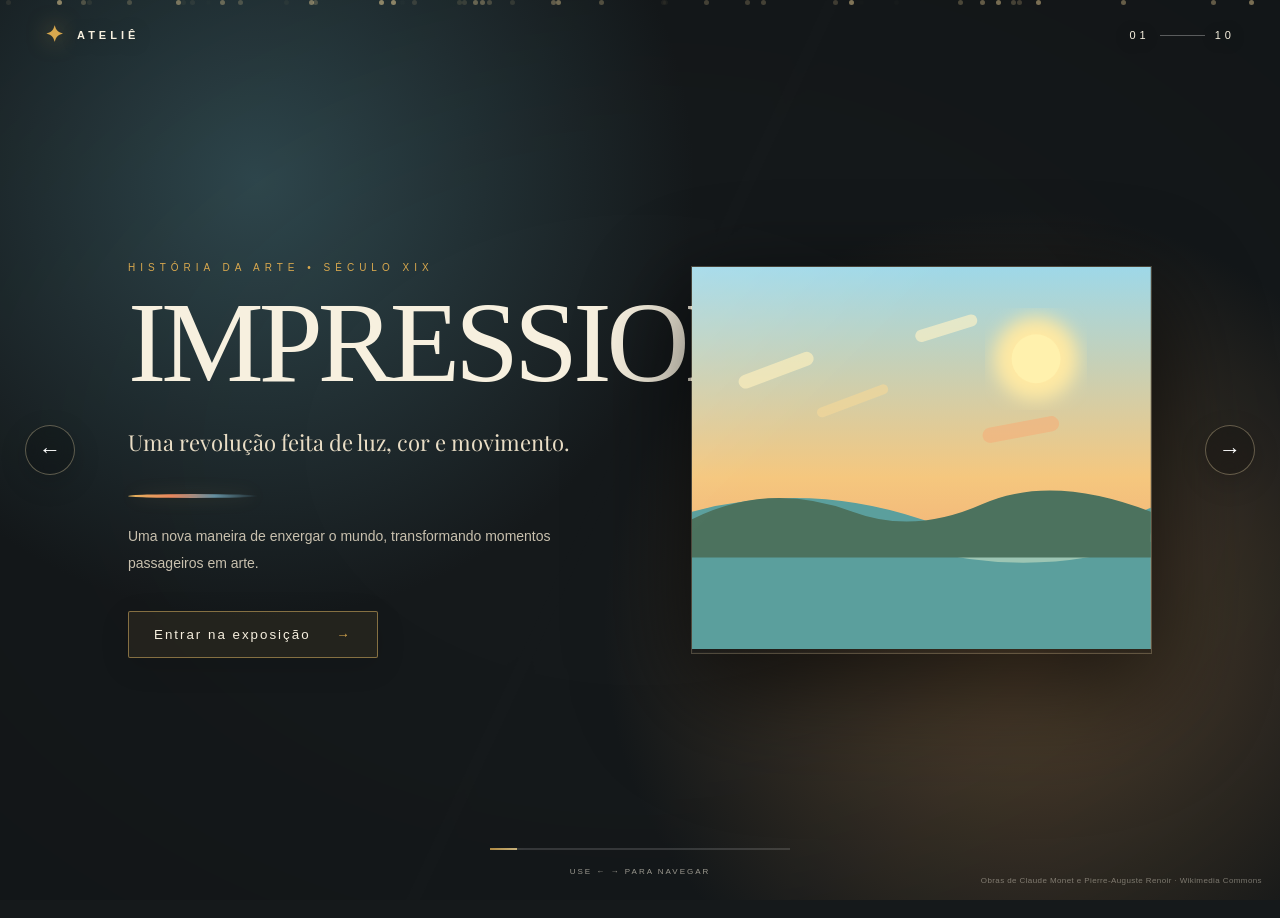
==== commit 65928bc2: "Rename Impressionismo_Interativo_Completo.html to index.html" ====
--- a/index.html
+++ b/index.html
@@ -2,11 +2,2237 @@
 <html lang="pt-BR">
 <head>
     <meta charset="UTF-8">
-    <meta name="viewport" content="width=device-width, initial-scale=1.0">
+    <meta name="viewport" content="width=device-width, initial-scale=1.0, viewport-fit=cover">
+    <meta name="theme-color" content="#15191b">
+    <meta name="description" content="Uma exposição interativa sobre o Impressionismo, suas cores, artistas e legado.">
 
     <title>Impressionismo — Uma Revolução em Cores</title>
 
-    <link rel="stylesheet" href="style.css">
+    <style>
+* {
+    box-sizing: border-box;
+    margin: 0;
+    padding: 0;
+}
+
+:root {
+    --cream: #f7f0df;
+    --gold: #d8a84e;
+    --blue: #537f91;
+    --dark: #15191b;
+    --paper: #eee4cf;
+}
+
+html,
+body {
+    width: 100%;
+    height: 100%;
+    overflow: hidden;
+}
+
+body {
+    background:
+        radial-gradient(circle at 20% 20%, #30494f 0%, transparent 35%),
+        radial-gradient(circle at 80% 70%, #5a4731 0%, transparent 35%),
+        #15191b;
+
+    color: var(--cream);
+
+    font-family: "Montserrat", sans-serif;
+}
+
+
+/* =====================================
+   PARTÍCULAS
+===================================== */
+
+#particles {
+    position: fixed;
+    inset: 0;
+    pointer-events: none;
+    z-index: 1;
+    overflow: hidden;
+}
+
+.particle {
+    position: absolute;
+    width: 5px;
+    height: 5px;
+    border-radius: 50%;
+    background: rgba(255, 224, 160, .5);
+    animation: particleFloat linear infinite;
+}
+
+@keyframes particleFloat {
+
+    0% {
+        transform: translateY(100vh) translateX(0);
+        opacity: 0;
+    }
+
+    20% {
+        opacity: .7;
+    }
+
+    80% {
+        opacity: .5;
+    }
+
+    100% {
+        transform: translateY(-10vh) translateX(80px);
+        opacity: 0;
+    }
+}
+
+
+/* =====================================
+   TOPO
+===================================== */
+
+.topbar {
+    position: fixed;
+    top: 0;
+    left: 0;
+    width: 100%;
+
+    padding: 28px 45px;
+
+    display: flex;
+    justify-content: space-between;
+    align-items: center;
+
+    z-index: 100;
+
+    font-size: 11px;
+    letter-spacing: 4px;
+}
+
+.brand {
+    display: flex;
+    gap: 10px;
+    align-items: center;
+
+    font-weight: 600;
+}
+
+.brand-mark {
+    color: var(--gold);
+    font-size: 22px;
+}
+
+.counter {
+    display: flex;
+    align-items: center;
+    gap: 10px;
+}
+
+.counter .line {
+    width: 45px;
+    height: 1px;
+    background: rgba(255,255,255,.3);
+}
+
+
+/* =====================================
+   CENAS
+===================================== */
+
+.scene {
+    position: absolute;
+
+    inset: 0;
+
+    padding: 100px 10% 80px;
+
+    display: flex;
+    align-items: center;
+    justify-content: space-between;
+
+    opacity: 0;
+    pointer-events: none;
+
+    transform: scale(1.04);
+
+    transition:
+        opacity 1s ease,
+        transform 1.2s cubic-bezier(.2,.8,.2,1);
+
+    z-index: 2;
+}
+
+.scene.active {
+    opacity: 1;
+    pointer-events: auto;
+    transform: scale(1);
+}
+
+.scene-content {
+    width: 48%;
+    max-width: 650px;
+
+    animation: contentEnter 1s .2s both;
+}
+
+.scene-content.center {
+    text-align: center;
+    width: 100%;
+    max-width: 800px;
+    margin: auto;
+}
+
+@keyframes contentEnter {
+
+    from {
+        opacity: 0;
+        transform: translateY(30px);
+    }
+
+    to {
+        opacity: 1;
+        transform: translateY(0);
+    }
+}
+
+
+/* =====================================
+   TIPOGRAFIA
+===================================== */
+
+.eyebrow {
+    font-size: 10px;
+    letter-spacing: 5px;
+    color: var(--gold);
+    margin-bottom: 25px;
+}
+
+h1,
+h2 {
+    font-family: "Cormorant Garamond", serif;
+    font-weight: 500;
+}
+
+h1 {
+    font-size: clamp(60px, 9vw, 150px);
+    line-height: .78;
+    letter-spacing: -5px;
+}
+
+h1 span {
+    color: #e7b65c;
+}
+
+h2 {
+    font-size: clamp(55px, 6vw, 100px);
+    line-height: .85;
+    margin-bottom: 30px;
+}
+
+h2 em {
+    color: #e5b762;
+    font-style: italic;
+}
+
+.subtitle {
+    margin-top: 35px;
+
+    font-family: "Playfair Display", serif;
+    font-size: 22px;
+
+    color: #e9ddc5;
+}
+
+.big-text {
+    font-family: "Playfair Display", serif;
+    font-size: 27px;
+    margin-bottom: 25px;
+    color: #eadcbf;
+}
+
+p {
+    line-height: 1.9;
+    color: #c8c0ae;
+    max-width: 600px;
+}
+
+.intro {
+    margin-top: 25px;
+    max-width: 450px;
+    font-size: 14px;
+}
+
+
+/* =====================================
+   LINHAS
+===================================== */
+
+.paint-line {
+    width: 130px;
+    height: 4px;
+
+    margin-top: 30px;
+
+    background:
+        linear-gradient(
+            90deg,
+            #e6b65d,
+            #e9875d,
+            #648fa0,
+            transparent
+        );
+
+    border-radius: 100%;
+}
+
+
+/* =====================================
+   BOTÕES
+===================================== */
+
+button {
+    font-family: inherit;
+    cursor: pointer;
+}
+
+.start-btn,
+.restart-btn {
+    margin-top: 35px;
+
+    padding: 15px 25px;
+
+    border: 1px solid rgba(232,190,104,.5);
+
+    background: rgba(216,168,78,.08);
+
+    color: var(--cream);
+
+    letter-spacing: 2px;
+
+    transition: .3s;
+}
+
+.start-btn span {
+    margin-left: 20px;
+    color: var(--gold);
+}
+
+.start-btn:hover,
+.restart-btn:hover {
+    background: var(--gold);
+    color: #191919;
+    transform: translateY(-3px);
+}
+
+
+/* =====================================
+   HERO
+===================================== */
+
+.hero-painting {
+    width: 45%;
+    max-width: 600px;
+
+    filter:
+        drop-shadow(0 30px 50px rgba(0,0,0,.4));
+
+    animation: paintingFloat 6s ease-in-out infinite;
+}
+
+.hero-painting svg {
+    width: 100%;
+}
+
+@keyframes paintingFloat {
+
+    0%,100% {
+        transform: translateY(0) rotate(0deg);
+    }
+
+    50% {
+        transform: translateY(-15px) rotate(1deg);
+    }
+}
+
+
+/* =====================================
+   QUOTE
+===================================== */
+
+.quote {
+    margin-top: 40px;
+
+    padding: 25px;
+
+    border-left: 2px solid var(--gold);
+
+    font-family: "Playfair Display", serif;
+    font-style: italic;
+
+    color: #ddd0b3;
+}
+
+.quote span {
+    font-size: 40px;
+    color: var(--gold);
+}
+
+
+/* =====================================
+   CENA 2
+===================================== */
+
+.art-card {
+    width: 45%;
+    height: 55vh;
+
+    position: relative;
+
+    overflow: hidden;
+
+    border-radius: 5px;
+
+    box-shadow:
+        0 30px 80px rgba(0,0,0,.5);
+
+    background:
+        linear-gradient(
+            #91c8d1,
+            #f2b775 55%,
+            #5d8c7a 56%
+        );
+}
+
+.art-card .sun {
+    position: absolute;
+
+    width: 130px;
+    height: 130px;
+
+    border-radius: 50%;
+
+    background: #fff1a7;
+
+    top: 15%;
+    right: 20%;
+
+    box-shadow:
+        0 0 70px #fff0a1;
+
+    animation: sunPulse 4s infinite alternate;
+}
+
+@keyframes sunPulse {
+
+    from {
+        box-shadow: 0 0 30px #fff0a1;
+    }
+
+    to {
+        box-shadow: 0 0 100px #fff0a1;
+    }
+}
+
+.horizon {
+    position: absolute;
+    bottom: 30%;
+    width: 100%;
+    height: 25%;
+
+    background:
+        repeating-linear-gradient(
+            170deg,
+            #426c62 0 20px,
+            #527c68 20px 40px,
+            #355b55 40px 60px
+        );
+}
+
+.water {
+    position: absolute;
+    bottom: 0;
+    width: 100%;
+    height: 30%;
+    background: #477f82;
+}
+
+.water i {
+    position: absolute;
+    width: 30%;
+    height: 4px;
+    background: #c7d8ba;
+    border-radius: 100%;
+    opacity: .6;
+
+    animation: waterMove 4s infinite alternate;
+}
+
+.water i:nth-child(1) { top: 20%; left: 10%; }
+.water i:nth-child(2) { top: 40%; left: 40%; }
+.water i:nth-child(3) { top: 60%; left: 20%; }
+.water i:nth-child(4) { top: 70%; left: 55%; }
+.water i:nth-child(5) { top: 30%; left: 70%; }
+
+@keyframes waterMove {
+
+    to {
+        transform: translateX(30px);
+        opacity: .9;
+    }
+}
+
+
+/* =====================================
+   LUZ
+===================================== */
+
+.light-art {
+    width: 45%;
+    height: 60vh;
+
+    position: relative;
+    overflow: hidden;
+
+    background:
+        linear-gradient(
+            #74a9b3,
+            #f1c178 50%,
+            #587c55 51%
+        );
+
+    border-radius: 4px;
+}
+
+.glow {
+    position: absolute;
+
+    width: 180px;
+    height: 180px;
+
+    border-radius: 50%;
+
+    background: #fff0aa;
+
+    top: 15%;
+    left: 50%;
+
+    filter: blur(5px);
+
+    box-shadow:
+        0 0 120px #fff0a5;
+
+    animation: glow 5s infinite alternate;
+}
+
+@keyframes glow {
+
+    to {
+        transform: scale(1.25);
+        opacity: .7;
+    }
+}
+
+.tree {
+    position: absolute;
+
+    bottom: 28%;
+
+    background: #335b45;
+
+    border-radius: 50% 50% 20% 20%;
+}
+
+.tree1 {
+    width: 130px;
+    height: 230px;
+    left: 10%;
+}
+
+.tree2 {
+    width: 180px;
+    height: 280px;
+    right: 15%;
+}
+
+.tree3 {
+    width: 100px;
+    height: 180px;
+    left: 45%;
+}
+
+.field {
+    position: absolute;
+
+    bottom: 0;
+
+    width: 100%;
+    height: 30%;
+
+    background:
+        repeating-linear-gradient(
+            165deg,
+            #71935b 0 20px,
+            #91a962 20px 40px,
+            #66864f 40px 60px
+        );
+}
+
+
+/* =====================================
+   CORES
+===================================== */
+
+.color-explosion {
+    position: absolute;
+
+    left: 50%;
+    top: 52%;
+
+    transform: translate(-50%,-50%);
+
+    width: 600px;
+    height: 400px;
+}
+
+.blob {
+    position: absolute;
+
+    width: 90px;
+    height: 90px;
+
+    border-radius: 50%;
+
+    filter: blur(1px);
+
+    animation: blobFloat 5s infinite ease-in-out;
+}
+
+.b1 { background:#ef6b62; left:20%; top:20%; }
+.b2 { background:#e9c84a; left:45%; top:10%; }
+.b3 { background:#5ca8d1; left:65%; top:25%; }
+.b4 { background:#e78d56; left:30%; top:50%; }
+.b5 { background:#7eb56a; left:55%; top:55%; }
+.b6 { background:#d66b9b; left:75%; top:55%; }
+.b7 { background:#e9a948; left:10%; top:60%; }
+.b8 { background:#4e91b8; left:45%; top:75%; }
+.b9 { background:#d75f4f; left:65%; top:75%; }
+.b10 { background:#f0d36b; left:80%; top:15%; }
+
+@keyframes blobFloat {
+
+    0%,100% {
+        transform: translate(0,0) scale(1);
+    }
+
+    50% {
+        transform: translate(
+            calc((var(--random, 1)) * 15px),
+            -20px
+        ) scale(1.1);
+    }
+}
+
+.color-label {
+    position: absolute;
+
+    bottom: 12%;
+    left: 50%;
+
+    transform: translateX(-50%);
+
+    text-align: center;
+
+    font-size: 11px;
+    letter-spacing: 4px;
+
+    color: #d7cbb1;
+}
+
+
+/* =====================================
+   MONET
+===================================== */
+
+.monet-art {
+    width: 45%;
+    height: 60vh;
+
+    position: relative;
+
+    overflow: hidden;
+
+    background:
+        linear-gradient(
+            #7cb5bd 0 35%,
+            #487d77 36% 100%
+        );
+
+    box-shadow: 0 30px 80px rgba(0,0,0,.4);
+}
+
+.bridge {
+    position: absolute;
+
+    top: 25%;
+    left: 10%;
+
+    width: 80%;
+    height: 30px;
+
+    background: #8a6951;
+
+    transform: rotate(-3deg);
+
+    border-radius: 50%;
+}
+
+.bridge::after {
+    content:"";
+
+    position:absolute;
+
+    width:100%;
+    height:100px;
+
+    border-bottom:15px solid #745844;
+
+    border-radius:50%;
+}
+
+.water-lily {
+    position: absolute;
+
+    width: 60px;
+    height: 25px;
+
+    border-radius: 50%;
+
+    background: #cfb95f;
+
+    animation: lilyFloat 5s infinite alternate;
+}
+
+.lily1 { left:20%; top:70%; }
+.lily2 { left:45%; top:60%; }
+.lily3 { left:65%; top:75%; }
+.lily4 { left:80%; top:50%; }
+
+.water-lily::before,
+.water-lily::after {
+    content:"";
+
+    position:absolute;
+
+    width:30px;
+    height:30px;
+
+    background:#d48e9f;
+
+    border-radius:50%;
+}
+
+.water-lily::before {
+    left:10px;
+    top:-18px;
+}
+
+.water-lily::after {
+    left:22px;
+    top:-12px;
+}
+
+.reflection {
+    position:absolute;
+
+    bottom:0;
+    left:15%;
+
+    width:70%;
+    height:30%;
+
+    background:
+        repeating-linear-gradient(
+            0deg,
+            rgba(255,220,130,.5) 0 4px,
+            transparent 4px 12px
+        );
+
+    animation: reflectionMove 3s infinite alternate;
+}
+
+@keyframes reflectionMove {
+    to {
+        transform: translateX(30px);
+    }
+}
+
+.artist-signature {
+    margin-top: 35px;
+
+    font-family: "Cormorant Garamond", serif;
+
+    font-size: 42px;
+
+    font-style: italic;
+
+    color: #dfb96c;
+}
+
+
+/* =====================================
+   RENOIR
+===================================== */
+
+.renoir-art {
+    width: 45%;
+    height: 60vh;
+
+    position: relative;
+
+    overflow: hidden;
+
+    background:
+        radial-gradient(
+            circle at 20% 20%,
+            #f8d58e,
+            transparent 20%
+        ),
+        linear-gradient(
+            120deg,
+            #8b6274,
+            #d49a78,
+            #6b8191
+        );
+}
+
+.light-orb {
+    position: absolute;
+
+    width: 35px;
+    height: 35px;
+
+    border-radius: 50%;
+
+    background: #ffe7a2;
+
+    box-shadow: 0 0 25px #ffe2a0;
+
+    animation: orb 4s infinite alternate;
+}
+
+.orb1 { left:15%; top:15%; }
+.orb2 { left:75%; top:25%; }
+.orb3 { left:40%; top:35%; }
+.orb4 { left:65%; top:70%; }
+
+@keyframes orb {
+
+    to {
+        transform: translateY(20px);
+        opacity: .5;
+    }
+}
+
+.person {
+    position: absolute;
+
+    bottom: 0;
+
+    width: 130px;
+    height: 300px;
+
+    border-radius: 60px 60px 10px 10px;
+
+    background: #554b65;
+}
+
+.person::before {
+    content:"";
+
+    position:absolute;
+
+    width:70px;
+    height:70px;
+
+    background:#d9a07b;
+
+    border-radius:50%;
+
+    left:30px;
+    top:-55px;
+}
+
+.person1 {
+    left:10%;
+    transform:rotate(-5deg);
+}
+
+.person2 {
+    left:40%;
+    background:#8d5362;
+    transform:scale(1.2);
+}
+
+.person3 {
+    right:8%;
+    background:#486879;
+    transform:rotate(6deg);
+}
+
+
+/* =====================================
+   DEGAS
+===================================== */
+
+.dance-stage {
+    position: absolute;
+
+    right: 8%;
+    width: 45%;
+    height: 60vh;
+
+    background:
+        linear-gradient(
+            90deg,
+            #74435b,
+            #d19c83,
+            #74435b
+        );
+
+    overflow: hidden;
+}
+
+.curtain {
+    position:absolute;
+
+    top:0;
+
+    width:15%;
+    height:100%;
+
+    background:
+        repeating-linear-gradient(
+            90deg,
+            #4d203a,
+            #813f5c 15px,
+            #4b1f39 30px
+        );
+
+    z-index:3;
+}
+
+.curtain.left { left:0; }
+.curtain.right { right:0; }
+
+.stage-floor {
+    position:absolute;
+
+    bottom:0;
+
+    width:100%;
+    height:25%;
+
+    background:#a87961;
+
+    transform:perspective(300px) rotateX(35deg);
+}
+
+.dancer {
+    position:absolute;
+
+    left:50%;
+    bottom:20%;
+
+    width:120px;
+    height:300px;
+
+    transform:translateX(-50%);
+
+    animation:dance 4s infinite ease-in-out;
+}
+
+@keyframes dance {
+
+    0%,100% {
+        transform:translateX(-50%) rotate(-3deg);
+    }
+
+    50% {
+        transform:translateX(-50%) rotate(5deg) translateY(-10px);
+    }
+}
+
+.head {
+    width:55px;
+    height:55px;
+
+    border-radius:50%;
+
+    background:#d89d7b;
+
+    margin:auto;
+}
+
+.body {
+    width:90px;
+    height:130px;
+
+    background:#e7d8c3;
+
+    margin:5px auto;
+
+    border-radius:50% 50% 20% 20%;
+}
+
+.leg {
+    position:absolute;
+
+    width:18px;
+    height:130px;
+
+    background:#d5a878;
+
+    bottom:0;
+
+    transform-origin:top;
+}
+
+.leg1 {
+    left:45px;
+    transform:rotate(25deg);
+}
+
+.leg2 {
+    right:45px;
+    transform:rotate(-40deg);
+}
+
+.arm {
+    position:absolute;
+
+    width:15px;
+    height:110px;
+
+    background:#d89d7b;
+
+    top:70px;
+
+    transform-origin:top;
+}
+
+.arm1 {
+    left:12px;
+    transform:rotate(65deg);
+}
+
+.arm2 {
+    right:12px;
+    transform:rotate(-65deg);
+}
+
+
+/* =====================================
+   PARIS
+===================================== */
+
+.paris {
+    position: absolute;
+
+    inset:0;
+
+    background:
+        linear-gradient(
+            #172c3a,
+            #61485d 65%,
+            #1d2224 66%
+        );
+
+    overflow:hidden;
+}
+
+.moon {
+    position:absolute;
+
+    width:100px;
+    height:100px;
+
+    border-radius:50%;
+
+    background:#f2dda4;
+
+    top:17%;
+    right:20%;
+
+    box-shadow:0 0 60px #f2dda4;
+}
+
+.building {
+    position:absolute;
+
+    bottom:30%;
+
+    background:#352e35;
+}
+
+.bld1 {
+    left:5%;
+    width:20%;
+    height:35%;
+}
+
+.bld2 {
+    left:28%;
+    width:18%;
+    height:48%;
+}
+
+.bld3 {
+    left:50%;
+    width:20%;
+    height:38%;
+}
+
+.bld4 {
+    right:5%;
+    width:18%;
+    height:52%;
+}
+
+.building::after {
+    content:"";
+
+    position:absolute;
+
+    inset:10%;
+
+    background:
+        repeating-linear-gradient(
+            90deg,
+            #e2bd6b 0 8px,
+            transparent 8px 25px
+        );
+}
+
+
+/* Torre Eiffel estilizada */
+
+.eiffel {
+    position:absolute;
+
+    left:50%;
+    bottom:29%;
+
+    width:100px;
+    height:270px;
+
+    transform:translateX(-50%);
+}
+
+.tower {
+    position:absolute;
+
+    bottom:0;
+    left:50%;
+
+    width:5px;
+    height:100%;
+
+    background:#1b1c1d;
+
+    transform:translateX(-50%);
+}
+
+.tower::before,
+.tower::after {
+    content:"";
+
+    position:absolute;
+
+    bottom:0;
+
+    width:6px;
+    height:100%;
+
+    background:#252526;
+}
+
+.tower::before {
+    transform:rotate(12deg);
+}
+
+.tower::after {
+    transform:rotate(-12deg);
+}
+
+.tower-light {
+    position:absolute;
+
+    top:35%;
+
+    left:50%;
+
+    width:40px;
+    height:4px;
+
+    background:#29292a;
+
+    transform:translateX(-50%);
+}
+
+
+/* =====================================
+   LEGADO
+===================================== */
+
+.legacy {
+    position:absolute;
+
+    right:10%;
+
+    width:45%;
+    height:65%;
+
+    display:flex;
+    align-items:center;
+    justify-content:center;
+}
+
+.ring {
+    position:absolute;
+
+    border-radius:50%;
+
+    display:flex;
+    align-items:center;
+    justify-content:center;
+
+    font-family:"Cormorant Garamond",serif;
+
+    font-size:30px;
+
+    letter-spacing:4px;
+
+    animation:ringRotate 12s linear infinite;
+}
+
+.ring1 {
+    width:330px;
+    height:330px;
+
+    border:1px solid #e1b866;
+
+    color:#e1b866;
+}
+
+.ring2 {
+    width:230px;
+    height:230px;
+
+    border:1px solid #6fa0a8;
+
+    color:#8bb5ba;
+
+    animation-direction:reverse;
+}
+
+.ring3 {
+    width:130px;
+    height:130px;
+
+    border:1px solid #d88969;
+
+    color:#dc9a78;
+}
+
+@keyframes ringRotate {
+
+    to {
+        transform:rotate(360deg);
+    }
+}
+
+
+/* =====================================
+   FINAL
+===================================== */
+
+.final-art {
+    position:absolute;
+
+    inset:0;
+
+    background:
+        linear-gradient(
+            #8bb7bd 0%,
+            #efb979 48%,
+            #557f69 49%,
+            #385b59 100%
+        );
+}
+
+.final-sun {
+    position:absolute;
+
+    width:180px;
+    height:180px;
+
+    border-radius:50%;
+
+    background:#ffe8a3;
+
+    left:50%;
+    top:25%;
+
+    transform:translate(-50%,-50%);
+
+    box-shadow:
+        0 0 120px #ffe8a3;
+
+    animation:finalSun 5s infinite alternate;
+}
+
+@keyframes finalSun {
+
+    to {
+        transform:translate(-50%,-50%) scale(1.15);
+    }
+}
+
+.final-hills {
+    position:absolute;
+
+    bottom:35%;
+
+    width:100%;
+    height:25%;
+
+    background:
+        linear-gradient(
+            160deg,
+            transparent 25%,
+            #456a56 26% 55%,
+            transparent 56%
+        );
+}
+
+.final-water {
+    position:absolute;
+
+    bottom:0;
+
+    width:100%;
+    height:40%;
+
+    background:#426f73;
+}
+
+.final-reflection {
+    position:absolute;
+
+    bottom:5%;
+    left:35%;
+
+    width:30%;
+    height:35%;
+
+    background:
+        repeating-linear-gradient(
+            0deg,
+            rgba(255,226,150,.5) 0 6px,
+            transparent 6px 16px
+        );
+
+    animation:reflection 3s infinite alternate;
+}
+
+@keyframes reflection {
+
+    to {
+        transform:scaleX(1.2);
+    }
+}
+
+.final-text {
+    position:absolute;
+
+    z-index:10;
+
+    width:100%;
+
+    text-align:center;
+
+    top:50%;
+
+    transform:translateY(-50%);
+}
+
+.final-text h2 {
+    font-size:clamp(60px,8vw,120px);
+
+    text-shadow:
+        0 5px 30px rgba(0,0,0,.4);
+}
+
+.final-text p {
+    margin:auto;
+    margin-top:25px;
+
+    letter-spacing:8px;
+
+    color:white;
+}
+
+
+/* =====================================
+   NAVEGAÇÃO
+===================================== */
+
+.nav {
+    position:fixed;
+
+    z-index:200;
+
+    top:50%;
+
+    transform:translateY(-50%);
+
+    width:50px;
+    height:50px;
+
+    border-radius:50%;
+
+    border:1px solid rgba(255,255,255,.2);
+
+    background:rgba(0,0,0,.2);
+
+    backdrop-filter:blur(10px);
+
+    color:white;
+
+    font-size:22px;
+
+    transition:.3s;
+}
+
+.nav:hover {
+    background:var(--gold);
+    color:#191919;
+
+    transform:
+        translateY(-50%)
+        scale(1.1);
+}
+
+.nav.prev {
+    left:25px;
+}
+
+.nav.next {
+    right:25px;
+}
+
+
+/* =====================================
+   RESPONSIVO
+===================================== */
+
+@media (max-width: 800px) {
+
+    .scene {
+        padding: 90px 45px 70px;
+
+        flex-direction: column;
+        justify-content: center;
+
+        gap: 30px;
+
+        overflow-y: auto;
+    }
+
+    .scene-content {
+        width: 100%;
+        text-align: center;
+    }
+
+    .scene-content p {
+        margin-left: auto;
+        margin-right: auto;
+    }
+
+    .hero-painting,
+    .art-card,
+    .light-art,
+    .monet-art,
+    .renoir-art,
+    .dance-stage {
+        position: relative;
+
+        width: 85%;
+        height: 35vh;
+
+        right: auto;
+    }
+
+    h1 {
+        font-size: 60px;
+    }
+
+    h2 {
+        font-size: 52px;
+    }
+
+    .legacy {
+        position: relative;
+
+        right: auto;
+
+        width: 100%;
+        height: 300px;
+    }
+
+    .ring1 {
+        width: 250px;
+        height: 250px;
+    }
+
+    .ring2 {
+        width: 175px;
+        height: 175px;
+    }
+
+    .ring3 {
+        width: 100px;
+        height: 100px;
+    }
+
+    .topbar {
+        padding: 20px;
+    }
+
+    .nav.prev {
+        left: 10px;
+    }
+
+    .nav.next {
+        right: 10px;
+    }
+
+    .bottom-info {
+        width: 65%;
+        bottom: 15px;
+    }
+
+    .color-explosion {
+        width: 90vw;
+        height: 350px;
+    }
+
+    .final-text h2 {
+        font-size: 55px;
+    }
+
+    .final-text p {
+        font-size: 10px;
+    }
+}
+
+
+/* =====================================
+   TELAS MUITO PEQUENAS
+===================================== */
+
+@media (max-width: 500px) {
+
+    .topbar {
+        padding: 15px;
+    }
+
+    .brand {
+        font-size: 9px;
+        letter-spacing: 2px;
+    }
+
+    .counter {
+        font-size: 9px;
+    }
+
+    .scene {
+        padding-left: 35px;
+        padding-right: 35px;
+    }
+
+    h1 {
+        font-size: 48px;
+        letter-spacing: -2px;
+    }
+
+    h2 {
+        font-size: 43px;
+    }
+
+    .subtitle {
+        font-size: 17px;
+    }
+
+    .big-text {
+        font-size: 21px;
+    }
+
+    .scene-content p {
+        font-size: 12px;
+        line-height: 1.7;
+    }
+
+    .hero-painting,
+    .art-card,
+    .light-art,
+    .monet-art,
+    .renoir-art,
+    .dance-stage {
+        width: 100%;
+        height: 30vh;
+    }
+
+    .nav {
+        width: 40px;
+        height: 40px;
+        font-size: 18px;
+    }
+
+    .nav.prev {
+        left: 5px;
+    }
+
+    .nav.next {
+        right: 5px;
+    }
+
+    .bottom-info {
+        width: 55%;
+    }
+
+    .bottom-info span {
+        font-size: 6px;
+    }
+
+    .ring1 {
+        width: 220px;
+        height: 220px;
+    }
+
+    .ring2 {
+        width: 155px;
+        height: 155px;
+    }
+
+    .ring3 {
+        width: 90px;
+        height: 90px;
+    }
+
+    .final-text h2 {
+        font-size: 45px;
+    }
+
+    .final-text .eyebrow {
+        font-size: 8px;
+        letter-spacing: 3px;
+    }
+}
+
+
+/* =====================================
+   ACESSIBILIDADE
+===================================== */
+
+@media (prefers-reduced-motion: reduce) {
+
+    *,
+    *::before,
+    *::after {
+        animation-duration: 0.01ms !important;
+        animation-iteration-count: 1 !important;
+        transition-duration: 0.01ms !important;
+    }
+}
+
+
+/* =====================================
+   SELEÇÃO DE TEXTO
+===================================== */
+
+::selection {
+    background: #d8a84e;
+    color: #15191b;
+}
+
+
+/* =====================================
+   BARRA DE ROLAGEM
+===================================== */
+
+::-webkit-scrollbar {
+    width: 5px;
+}
+
+::-webkit-scrollbar-track {
+    background: #15191b;
+}
+
+::-webkit-scrollbar-thumb {
+    background: #b98b43;
+    border-radius: 10px;
+}
+
+::-webkit-scrollbar-thumb:hover {
+    background: #e1b866;
+    }
+
+/* =====================================
+   POLIMENTO CINEMATOGRÁFICO + OBRAS REAIS
+   ===================================== */
+
+:root {
+    --gold-soft: rgba(216, 168, 78, .28);
+    --ease-cinema: cubic-bezier(.2, .75, .25, 1);
+}
+
+body {
+    isolation: isolate;
+    background-attachment: fixed;
+}
+
+body::before {
+    content: "";
+    position: fixed;
+    inset: 0;
+    z-index: 0;
+    pointer-events: none;
+    opacity: .25;
+    background:
+        linear-gradient(115deg, transparent 0 48%, rgba(255,255,255,.025) 49%, transparent 50%),
+        radial-gradient(ellipse at center, transparent 35%, rgba(0,0,0,.45) 100%);
+}
+
+.topbar {
+    padding-top: max(22px, env(safe-area-inset-top));
+    text-shadow: 0 2px 18px rgba(0,0,0,.4);
+}
+
+.brand-mark {
+    text-shadow: 0 0 22px rgba(216,168,78,.65);
+    animation: brandTwinkle 4s ease-in-out infinite;
+}
+
+@keyframes brandTwinkle {
+    0%, 100% { opacity: .8; transform: rotate(0deg) scale(1); }
+    50% { opacity: 1; transform: rotate(12deg) scale(1.12); }
+}
+
+.scene {
+    will-change: opacity, transform;
+    backface-visibility: hidden;
+}
+
+.scene.active {
+    animation: sceneReveal 1.15s var(--ease-cinema) both;
+}
+
+@keyframes sceneReveal {
+    from { filter: saturate(.75) brightness(.82); }
+    to { filter: saturate(1) brightness(1); }
+}
+
+.scene-content > * {
+    animation: cinematicText .85s var(--ease-cinema) both;
+}
+
+.scene-content > *:nth-child(2) { animation-delay: .08s; }
+.scene-content > *:nth-child(3) { animation-delay: .16s; }
+.scene-content > *:nth-child(4) { animation-delay: .24s; }
+.scene-content > *:nth-child(5) { animation-delay: .32s; }
+
+@keyframes cinematicText {
+    from { opacity: 0; transform: translateY(18px); filter: blur(4px); }
+    to { opacity: 1; transform: translateY(0); filter: blur(0); }
+}
+
+.hero-painting,
+.art-card,
+.light-art,
+.monet-art,
+.renoir-art,
+.dance-stage,
+.legacy {
+    border: 1px solid rgba(255, 232, 183, .22);
+    box-shadow: 0 24px 80px rgba(0,0,0,.38), 0 0 0 1px rgba(255,255,255,.025) inset;
+    transform-style: preserve-3d;
+}
+
+.hero-painting::after,
+.art-card::after,
+.light-art::after,
+.monet-art::after,
+.renoir-art::after,
+.dance-stage::after {
+    content: "";
+    position: absolute;
+    inset: 0;
+    pointer-events: none;
+    z-index: 5;
+    background: linear-gradient(135deg, rgba(255,255,255,.12), transparent 32%, transparent 68%, rgba(0,0,0,.16));
+    mix-blend-mode: screen;
+}
+
+.art-card,
+.monet-art,
+.renoir-art,
+.dance-stage {
+    background-size: cover;
+    background-position: center;
+    isolation: isolate;
+}
+
+.art-card.impression-card {
+    background:
+        linear-gradient(0deg, rgba(16,24,25,.25), rgba(16,24,25,.03)),
+        url("https://commons.wikimedia.org/wiki/Special:FilePath/Claude_Monet%2C_Impression%2C_soleil_levant.jpg?width=1200") center / cover,
+        linear-gradient(#91c8d1, #f2b775 55%, #5d8c7a 56%);
+}
+
+.art-card .sun,
+.art-card .horizon,
+.art-card .water {
+    opacity: .18;
+    mix-blend-mode: screen;
+}
+
+.monet-art {
+    background-image:
+        linear-gradient(0deg, rgba(15,25,28,.16), rgba(15,25,28,.02)),
+        url("https://commons.wikimedia.org/wiki/Special:FilePath/Monet%20Water%20Lilies%201916.jpg?width=1000");
+    background-position: center;
+}
+
+.monet-art .water-lily,
+.monet-art .bridge,
+.monet-art .reflection {
+    opacity: .28;
+    mix-blend-mode: screen;
+}
+
+.renoir-art {
+    background-image:
+        linear-gradient(0deg, rgba(20,14,22,.25), rgba(20,14,22,.05)),
+        url("https://commons.wikimedia.org/wiki/Special:FilePath/Bal%20du%20moulin%20de%20la%20Galette%20%28Pierre-Auguste%20Renoir%29-WUS-07495.jpg?width=1200");
+    background-position: center;
+}
+
+.renoir-art .person,
+.renoir-art .light-orb {
+    opacity: .22;
+    mix-blend-mode: screen;
+}
+
+.dance-stage {
+    background-image:
+        linear-gradient(0deg, rgba(25,10,20,.25), rgba(25,10,20,.08)),
+        url("https://commons.wikimedia.org/wiki/Special:FilePath/Bal%20du%20moulin%20de%20la%20Galette%20%28Pierre-Auguste%20Renoir%29-WUS-07495.jpg?width=1200");
+}
+
+.dance-stage .curtain,
+.dance-stage .dancer,
+.dance-stage .stage-floor {
+    opacity: .25;
+}
+
+.art-card::before,
+.monet-art::before,
+.renoir-art::before,
+.dance-stage::before {
+    content: "";
+    position: absolute;
+    inset: 0;
+    z-index: 1;
+    pointer-events: none;
+    background: linear-gradient(180deg, rgba(12,15,17,.02), rgba(12,15,17,.08) 55%, rgba(12,15,17,.35));
+    transition: opacity .7s ease;
+}
+
+.art-card:hover,
+.monet-art:hover,
+.renoir-art:hover,
+.dance-stage:hover,
+.hero-painting:hover {
+    filter: saturate(1.12) contrast(1.03);
+}
+
+.paint-line {
+    box-shadow: 0 0 18px rgba(230,182,93,.2);
+    animation: lineShimmer 5s ease-in-out infinite;
+}
+
+@keyframes lineShimmer {
+    0%, 100% { filter: brightness(.9); transform: scaleX(1); transform-origin: left; }
+    50% { filter: brightness(1.3); transform: scaleX(1.04); transform-origin: left; }
+}
+
+.quote {
+    background: linear-gradient(100deg, rgba(216,168,78,.07), transparent);
+    border-radius: 0 8px 8px 0;
+    backdrop-filter: blur(4px);
+}
+
+.start-btn,
+.restart-btn {
+    border-radius: 2px;
+    box-shadow: 0 8px 30px rgba(0,0,0,.12);
+    position: relative;
+    overflow: hidden;
+}
+
+.start-btn::before,
+.restart-btn::before {
+    content: "";
+    position: absolute;
+    top: -40%;
+    left: -70%;
+    width: 45%;
+    height: 180%;
+    transform: rotate(25deg);
+    background: linear-gradient(90deg, transparent, rgba(255,255,255,.16), transparent);
+    transition: left .7s ease;
+}
+
+.start-btn:hover::before,
+.restart-btn:hover::before {
+    left: 130%;
+}
+
+.nav {
+    display: grid;
+    place-items: center;
+    border-color: rgba(255,232,183,.32);
+    box-shadow: 0 8px 28px rgba(0,0,0,.16);
+    -webkit-tap-highlight-color: transparent;
+}
+
+.nav:focus-visible,
+button:focus-visible {
+    outline: 2px solid var(--gold);
+    outline-offset: 4px;
+}
+
+.bottom-info {
+    position: fixed;
+    left: 50%;
+    bottom: max(22px, env(safe-area-inset-bottom));
+    transform: translateX(-50%);
+    z-index: 120;
+    width: min(300px, 45vw);
+    text-align: center;
+    pointer-events: none;
+    opacity: .8;
+}
+
+.bottom-info .progress {
+    width: 100%;
+    height: 2px;
+    background: rgba(255,255,255,.18);
+    margin-bottom: 10px;
+    overflow: hidden;
+}
+
+#progressBar {
+    width: 10%;
+    height: 100%;
+    background: linear-gradient(90deg, #d8a84e, #f5d995);
+    box-shadow: 0 0 12px rgba(216,168,78,.55);
+    transition: width .75s var(--ease-cinema);
+}
+
+.bottom-info span {
+    font-size: 8px;
+    letter-spacing: 2px;
+    color: rgba(247,240,223,.75);
+}
+
+::selection {
+    background: #d8a84e;
+    color: #15191b;
+}
+
+/* Evita que o efeito de movimento brigue com a animação de entrada. */
+@media (hover: hover) and (pointer: fine) {
+    .hero-painting,
+    .art-card,
+    .light-art,
+    .monet-art,
+    .renoir-art,
+    .dance-stage,
+    .legacy {
+        transition: filter .5s ease, box-shadow .5s ease;
+    }
+}
+
+/* Layout de apresentação vertical para celular. */
+@media (max-width: 800px) {
+    html, body {
+        min-height: 100%;
+        height: 100%;
+        overflow: hidden;
+    }
+
+    .scene {
+        padding: 82px 42px 86px;
+        gap: 20px;
+        justify-content: center;
+        overflow-x: hidden;
+        overflow-y: auto;
+        scrollbar-width: thin;
+    }
+
+    .scene-content {
+        width: 100%;
+        max-width: 620px;
+        flex: 0 0 auto;
+    }
+
+    .scene-content.center {
+        width: 100%;
+    }
+
+    .hero-painting,
+    .art-card,
+    .light-art,
+    .monet-art,
+    .renoir-art,
+    .dance-stage {
+        width: min(100%, 520px);
+        height: clamp(190px, 29vh, 310px);
+        flex: 0 0 auto;
+        margin: 0 auto;
+    }
+
+    .color-explosion {
+        position: relative;
+        left: auto;
+        top: auto;
+        transform: none;
+        width: min(90vw, 500px);
+        height: 230px;
+        margin: -10px auto 0;
+        flex: 0 0 auto;
+    }
+
+    .color-label {
+        position: relative;
+        bottom: auto;
+        left: auto;
+        transform: none;
+        margin: 0 auto 6px;
+        flex: 0 0 auto;
+    }
+
+    .paris {
+        position: relative;
+        inset: auto;
+        width: 100%;
+        min-height: 230px;
+        flex: 0 0 auto;
+        border: 1px solid rgba(255,232,183,.18);
+    }
+
+    .legacy {
+        position: relative;
+        right: auto;
+        width: 100%;
+        height: 250px;
+        flex: 0 0 auto;
+    }
+
+    .final-text {
+        padding: 0 38px;
+    }
+
+    .bottom-info {
+        width: min(250px, 50vw);
+        bottom: max(12px, env(safe-area-inset-bottom));
+    }
+
+    .bottom-info span {
+        font-size: 7px;
+        letter-spacing: 1.2px;
+    }
+
+    .nav {
+        width: 42px;
+        height: 42px;
+        top: auto;
+        bottom: max(42px, env(safe-area-inset-bottom));
+        transform: none;
+        background: rgba(10,12,13,.58);
+    }
+
+    .nav:hover {
+        transform: scale(1.04);
+    }
+
+    .nav.prev { left: 10px; }
+    .nav.next { right: 10px; }
+}
+
+@media (max-width: 500px) {
+    .topbar {
+        padding: max(13px, env(safe-area-inset-top)) 16px 12px;
+        font-size: 8px;
+        letter-spacing: 2px;
+    }
+
+    .counter .line { width: 24px; }
+
+    .scene {
+        padding: 70px 32px 104px;
+        gap: 17px;
+    }
+
+    h1 {
+        font-size: clamp(40px, 11vw, 54px);
+        letter-spacing: -2px;
+        line-height: .9;
+        overflow-wrap: anywhere;
+    }
+
+    h2 {
+        font-size: clamp(37px, 9vw, 49px);
+        line-height: .95;
+        margin-bottom: 17px;
+    }
+
+    .eyebrow {
+        font-size: 8px;
+        letter-spacing: 2.5px;
+        margin-bottom: 14px;
+    }
+
+    .subtitle {
+        margin-top: 20px;
+        font-size: 16px;
+        line-height: 1.4;
+    }
+
+    .intro,
+    .scene-content p {
+        font-size: 12px;
+        line-height: 1.65;
+    }
+
+    .big-text { font-size: 19px; }
+    .quote { margin-top: 18px; padding: 15px; font-size: 13px; }
+    .quote span { font-size: 26px; }
+
+    .hero-painting,
+    .art-card,
+    .light-art,
+    .monet-art,
+    .renoir-art,
+    .dance-stage {
+        height: clamp(165px, 25vh, 230px);
+        width: 100%;
+    }
+
+    .start-btn,
+    .restart-btn {
+        margin-top: 20px;
+        padding: 12px 16px;
+        font-size: 10px;
+        letter-spacing: 1.2px;
+    }
+
+    .artist-signature { font-size: 30px; margin-top: 18px; }
+
+    .color-explosion {
+        height: 190px;
+    }
+
+    .blob {
+        width: 58px;
+        height: 58px;
+    }
+
+    .ring1 { width: 210px; height: 210px; }
+    .ring2 { width: 150px; height: 150px; }
+    .ring3 { width: 90px; height: 90px; }
+
+    .final-text h2 { font-size: clamp(38px, 10vw, 48px); }
+    .final-text p { font-size: 9px; letter-spacing: 4px; }
+}
+
+@media (prefers-reduced-motion: reduce) {
+    *, *::before, *::after {
+        animation-duration: .01ms !important;
+        animation-iteration-count: 1 !important;
+        scroll-behavior: auto !important;
+        transition-duration: .01ms !important;
+    }
+}
+
+.art-credit {
+    position: fixed;
+    right: 18px;
+    bottom: 14px;
+    z-index: 121;
+    max-width: 44vw;
+    font-size: 8px;
+    line-height: 1.4;
+    letter-spacing: .4px;
+    color: rgba(247,240,223,.42);
+    text-align: right;
+    pointer-events: none;
+}
+@media (max-width: 800px) {
+    .art-credit { display: none; }
+}
+
+
+/* =====================================
+   ATELIÊ INTERATIVO — ATIVIDADE PRÁTICA
+===================================== */
+.practice-scene { overflow-y: auto; align-items: flex-start; }
+.practice-wrap { width: min(1000px, 100%); margin: 0 auto; padding: clamp(24px, 5vh, 54px) clamp(16px, 4vw, 48px) 100px; position: relative; z-index: 3; }
+.practice-wrap h2 { font-family: var(--font-display, Georgia, serif); font-size: clamp(38px, 6vw, 70px); line-height: 1.02; margin: 12px 0; color: #fff5df; }
+.practice-wrap h2 em { color: #f3bd63; }
+.practice-intro { color: rgba(255,245,223,.75); max-width: 650px; line-height: 1.6; }
+.practice-tabs { display: flex; gap: 10px; flex-wrap: wrap; margin: 24px 0 16px; }
+.practice-tab, .paint-tools button, .quiz-footer button { border: 1px solid rgba(255,235,190,.25); background: rgba(255,255,255,.07); color: #fff4dd; border-radius: 999px; padding: 11px 17px; cursor: pointer; transition: .25s ease; }
+.practice-tab.active, .practice-tab:hover, .paint-tools button:hover, .quiz-footer button:hover { background: #e8ad52; color: #20170d; border-color: #e8ad52; transform: translateY(-2px); }
+.practice-panel { background: rgba(18,22,29,.83); border: 1px solid rgba(255,221,160,.2); border-radius: 22px; padding: clamp(17px, 3vw, 30px); box-shadow: 0 20px 70px rgba(0,0,0,.25); animation: practiceReveal .45s ease both; }
+.practice-panel[hidden] { display: none; }
+.practice-panel h3 { font-size: clamp(21px, 3vw, 30px); margin: 0 0 8px; color: #f4c878; }
+.practice-panel p { color: rgba(255,245,223,.76); line-height: 1.55; }
+.paint-tools { display: flex; gap: 12px; align-items: center; flex-wrap: wrap; margin: 16px 0; color: #fff4dd; font-size: 13px; }
+.paint-tools input[type=color] { width: 42px; height: 38px; border: 0; background: transparent; cursor: pointer; }
+.paint-tools input[type=range], #lightSlider { accent-color: #e8ad52; }
+#paintCanvas { display: block; width: 100%; height: clamp(220px, 35vh, 350px); background: linear-gradient(#9bd1df 0%, #e7dfb2 58%, #79a98c 59%, #3d7968 100%); border-radius: 15px; border: 1px solid rgba(255,255,255,.22); touch-action: none; cursor: crosshair; box-shadow: inset 0 0 40px rgba(255,255,255,.12); }
+.canvas-hint { font-size: 13px !important; }
+.quiz-options { display: grid; gap: 10px; margin: 18px 0; }
+.quiz-options button { padding: 14px 16px; text-align: left; border-radius: 13px; border: 1px solid rgba(255,255,255,.16); background: rgba(255,255,255,.055); color: #fff4dd; cursor: pointer; transition: .2s ease; }
+.quiz-options button:hover:not(:disabled) { border-color: #f3bd63; transform: translateX(3px); }
+.quiz-options button.correct { background: rgba(66,160,105,.25); border-color: #6bc58c; }
+.quiz-options button.incorrect { background: rgba(210,88,68,.2); border-color: #e17a67; }
+.quiz-options button:disabled { cursor: default; }
+.quiz-feedback { min-height: 24px; }
+.quiz-footer { display:flex; align-items:center; justify-content:space-between; gap:12px; flex-wrap:wrap; color:#f4c878; }
+.light-demo { position:relative; overflow:hidden; height:clamp(180px,30vh,270px); border-radius:16px; background:linear-gradient(180deg,#a5d9ee,#f8d9a2 68%,#679d83 69%); transition:filter .35s, background .35s; margin:18px 0; }
+.demo-sun { position:absolute; width:55px; height:55px; border-radius:50%; background:#fff0a6; top:22px; left:calc(12% + var(--sun-position, 50%)*.65); box-shadow:0 0 45px #fff0a6; }
+.demo-hill { position:absolute; bottom:26%; width:75%; height:45%; border-radius:50% 50% 0 0; background:#5d9c78; }
+.hill-one { left:-8%; transform:rotate(-7deg); }.hill-two { right:-15%; background:#397b73; transform:rotate(8deg); }
+.demo-water { position:absolute; bottom:0; height:29%; width:100%; background:repeating-linear-gradient(0deg,rgba(255,255,255,.24) 0 2px,transparent 2px 13px),#4e9da8; }
+.light-slider-label { display:flex; justify-content:space-between; color:#fff4dd; font-size:13px; margin-bottom:8px; }
+#lightSlider { width:100%; }
+.practice-complete { margin-top:18px; text-align:center; color:#f4c878; letter-spacing:.5px; font-size:13px; }
+@keyframes practiceReveal { from { opacity:0; transform:translateY(12px); } to { opacity:1; transform:translateY(0); } }
+@media(max-width:600px) { .practice-wrap { padding-top:28px; } .practice-tabs { gap:7px; } .practice-tab { padding:10px 12px; font-size:12px; } .paint-tools { gap:8px; } .paint-tools label { font-size:12px; } .quiz-footer { align-items:flex-start; } }
+
+</style>
 
     <!-- Fontes -->
     <link rel="preconnect" href="https://fonts.googleapis.com">
@@ -28,7 +2254,7 @@
         </div>
 
         <div class="counter">
-            <span id="currentNumber">01</span>
+            <span id="currentNumber" aria-live="polite">01</span>
             <span class="line"></span>
             <span>10</span>
         </div>
@@ -61,7 +2287,7 @@
                     transformando momentos passageiros em arte.
                 </p>
 
-                <button class="start-btn next-btn">
+                <button type="button" class="start-btn next-btn" aria-label="Entrar na exposição">
                     Entrar na exposição
                     <span>→</span>
                 </button>
@@ -541,7 +2767,7 @@
 
                 <div class="paint-line"></div>
 
-                <button class="restart-btn">
+                <button type="button" class="restart-btn">
                     ↻ Rever exposição
                 </button>
 
@@ -549,16 +2775,71 @@
 
         </section>
 
+
+
+        <!-- CENA 11: ATELIÊ PRÁTICO -->
+        <section class="scene practice-scene" data-index="10">
+            <div class="practice-wrap">
+                <div class="eyebrow">MISSÃO INTERATIVA · 03 ETAPAS</div>
+                <h2>Ateliê <em>Impressionista</em></h2>
+                <p class="practice-intro">Agora é sua vez: crie uma pintura com pinceladas de cor e teste o que aprendeu.</p>
+
+                <div class="practice-tabs" role="group" aria-label="Escolha uma atividade">
+                    <button type="button" class="practice-tab active" data-panel="paintPanel">🎨 Pintar</button>
+                    <button type="button" class="practice-tab" data-panel="quizPanel">🧠 Quiz</button>
+                    <button type="button" class="practice-tab" data-panel="lightPanel">☀️ Brincar com a luz</button>
+                </div>
+
+                <div class="practice-panel active" id="paintPanel">
+                    <h3>1. Crie sua própria paisagem</h3>
+                    <p>Escolha uma cor e arraste o dedo ou o mouse na tela. Use pinceladas curtas, como os impressionistas.</p>
+                    <div class="paint-tools">
+                        <label for="paintColor">Cor da tinta</label>
+                        <input id="paintColor" type="color" value="#f5b642" aria-label="Escolher cor da tinta">
+                        <label for="brushSize">Tamanho do pincel</label>
+                        <input id="brushSize" type="range" min="3" max="28" value="12" aria-label="Tamanho do pincel">
+                        <button type="button" id="clearCanvas">Limpar tela</button>
+                    </div>
+                    <canvas id="paintCanvas" aria-label="Área para desenhar sua pintura impressionista"></canvas>
+                    <p class="canvas-hint">Dica: misture amarelo, azul, rosa e verde com pequenas pinceladas!</p>
+                </div>
+
+                <div class="practice-panel" id="quizPanel" hidden>
+                    <h3>2. Desafio do Impressionismo</h3>
+                    <p id="quizQuestion">Qual era um dos principais interesses dos impressionistas?</p>
+                    <div class="quiz-options" id="quizOptions">
+                        <button type="button" data-correct="true">A luz e os efeitos das cores</button>
+                        <button type="button" data-correct="false">Desenhar tudo com linhas perfeitamente rígidas</button>
+                        <button type="button" data-correct="false">Pintar apenas cenas da mitologia antiga</button>
+                    </div>
+                    <p id="quizFeedback" class="quiz-feedback" aria-live="polite">Escolha uma resposta para continuar.</p>
+                    <div class="quiz-footer"><span id="quizScore">Pontuação: 0/3</span><button type="button" id="nextQuestion">Próxima pergunta →</button></div>
+                </div>
+
+                <div class="practice-panel" id="lightPanel" hidden>
+                    <h3>3. Como a luz muda a paisagem?</h3>
+                    <p>Mova o controle e observe a mesma paisagem mudar de clima e cor — uma ideia importante para Monet.</p>
+                    <div class="light-demo" id="lightDemo">
+                        <div class="demo-sun"></div><div class="demo-hill hill-one"></div><div class="demo-hill hill-two"></div><div class="demo-water"></div>
+                    </div>
+                    <label class="light-slider-label" for="lightSlider">Manhã fria <span>↔</span> Pôr do sol quente</label>
+                    <input id="lightSlider" type="range" min="0" max="100" value="50">
+                    <p id="lightCaption" class="canvas-hint">Luz equilibrada: repare como as cores se combinam.</p>
+                </div>
+                <div class="practice-complete">✨ Você acabou de entrar no papel de artista!</div>
+            </div>
+        </section>
+
     </main>
 
 
     <!-- NAVEGAÇÃO -->
 
-    <button id="prev" class="nav prev">
+    <button type="button" id="prev" class="nav prev" aria-label="Cena anterior">
         ←
     </button>
 
-    <button id="next" class="nav next">
+    <button type="button" id="next" class="nav next" aria-label="Próxima cena">
         →
     </button>
 
@@ -576,7 +2857,440 @@
     </div>
 
 
-    <script src="script.js"></script>
+
+    <div class="art-credit" aria-label="Créditos das obras">
+        Obras de Claude Monet e Pierre-Auguste Renoir · Wikimedia Commons
+    </div>
+
+    <script>
+/* =====================================
+   CONFIGURAÇÃO
+===================================== */
+
+const scenes = document.querySelectorAll(".scene");
+
+const nextButton = document.getElementById("next");
+const prevButton = document.getElementById("prev");
+
+const currentNumber =
+    document.getElementById("currentNumber");
+
+const progressBar =
+    document.getElementById("progressBar");
+
+const restartButton =
+    document.querySelector(".restart-btn");
+
+const startButton = document.querySelector(".start-btn");
+
+let currentScene = 0;
+
+let isAnimating = false;
+
+
+/* =====================================
+   PARTÍCULAS
+===================================== */
+
+const particles =
+    document.getElementById("particles");
+
+for (let i = 0; i < 45; i++) {
+
+    const particle =
+        document.createElement("span");
+
+    particle.className = "particle";
+
+    particle.style.left =
+        Math.random() * 100 + "%";
+
+    particle.style.animationDuration =
+        8 + Math.random() * 15 + "s";
+
+    particle.style.animationDelay =
+        Math.random() * 10 + "s";
+
+    particle.style.opacity =
+        Math.random();
+
+    particles.appendChild(particle);
+}
+
+
+/* =====================================
+   MOSTRAR CENA
+===================================== */
+
+function showScene(index) {
+
+    if (isAnimating) return;
+
+    isAnimating = true;
+
+    if (index < 0)
+        index = scenes.length - 1;
+
+    if (index >= scenes.length)
+        index = 0;
+
+    currentScene = index;
+
+    scenes.forEach(scene => {
+        scene.querySelectorAll(".hero-painting, .art-card, .light-art, .monet-art, .renoir-art, .dance-stage, .legacy").forEach(art => {
+            art.style.translate = "0 0";
+        });
+    });
+
+    scenes.forEach((scene, i) => {
+
+        scene.classList.toggle("active", i === currentScene);
+        scene.setAttribute("aria-hidden", i === currentScene ? "false" : "true");
+
+    });
+
+
+    /* Número */
+
+    if (currentNumber) currentNumber.textContent =
+        String(currentScene + 1)
+        .padStart(2, "0");
+
+
+    /* Barra */
+
+    const progress =
+        ((currentScene + 1) / scenes.length) * 100;
+
+    if (progressBar) progressBar.style.width = progress + "%";
+
+
+    setTimeout(() => {
+
+        isAnimating = false;
+
+    }, 900);
+}
+
+
+/* =====================================
+   PRÓXIMA
+===================================== */
+
+function nextScene() {
+
+    showScene(currentScene + 1);
+
+}
+
+
+/* =====================================
+   ANTERIOR
+===================================== */
+
+function previousScene() {
+
+    showScene(currentScene - 1);
+
+}
+
+
+nextButton.addEventListener(
+    "click",
+    nextScene
+);
+
+if (startButton) {
+    startButton.addEventListener("click", nextScene);
+}
+
+prevButton.addEventListener(
+    "click",
+    previousScene
+);
+
+
+/* =====================================
+   TECLADO
+===================================== */
+
+document.addEventListener(
+    "keydown",
+    event => {
+
+        if (
+            event.key === "ArrowRight" ||
+            event.key === " "
+        ) {
+
+            nextScene();
+
+        }
+
+        if (event.key === "ArrowLeft") {
+
+            previousScene();
+
+        }
+
+        if (event.key === "Home") {
+
+            showScene(0);
+
+        }
+
+        if (event.key === "End") {
+
+            showScene(scenes.length - 1);
+
+        }
+
+    }
+);
+
+
+/* =====================================
+   TOQUE NO CELULAR
+===================================== */
+
+let touchStartX = 0;
+
+let touchEndX = 0;
+
+document.addEventListener(
+    "touchstart",
+    event => {
+
+        touchStartX =
+            event.changedTouches[0].screenX;
+
+    }
+);
+
+document.addEventListener(
+    "touchend",
+    event => {
+
+        touchEndX =
+            event.changedTouches[0].screenX;
+
+        const distance =
+            touchEndX - touchStartX;
+
+        if (Math.abs(distance) < 50)
+            return;
+
+        if (distance < 0)
+            nextScene();
+
+        else
+            previousScene();
+
+    }
+);
+
+
+/* =====================================
+   BOTÃO RECOMEÇAR
+===================================== */
+
+if (restartButton) {
+
+    restartButton.addEventListener(
+        "click",
+        () => {
+
+            showScene(0);
+
+        }
+    );
+
+}
+
+
+/* =====================================
+   EFEITO DE MOVIMENTO DO MOUSE
+===================================== */
+
+if (window.matchMedia("(hover: hover) and (pointer: fine)").matches) {
+document.addEventListener(
+    "mousemove",
+    event => {
+
+        const x =
+            (event.clientX /
+                window.innerWidth - .5);
+
+        const y =
+            (event.clientY /
+                window.innerHeight - .5);
+
+
+        const active =
+            document.querySelector(
+                ".scene.active"
+            );
+
+        if (!active) return;
+
+
+        const artwork =
+            active.querySelector(
+                ".hero-painting, .art-card, .light-art, .monet-art, .renoir-art, .dance-stage, .legacy"
+            );
+
+        if (!artwork) return;
+
+
+        artwork.style.setProperty("--parallax-x", `${x * 8}px`);
+        artwork.style.setProperty("--parallax-y", `${y * 8}px`);
+        artwork.style.translate = `${x * 8}px ${y * 8}px`;
+    }
+);
+}
+
+
+/* =====================================
+   INÍCIO
+===================================== */
+
+showScene(0);
+
+
+/* =====================================
+   ATELIÊ PRÁTICO: PINTURA, QUIZ E LUZ
+===================================== */
+(function initPracticeAtelier() {
+    const tabs = document.querySelectorAll('.practice-tab');
+    const panels = document.querySelectorAll('.practice-panel');
+    tabs.forEach(tab => tab.addEventListener('click', () => {
+        tabs.forEach(item => item.classList.toggle('active', item === tab));
+        panels.forEach(panel => {
+            const active = panel.id === tab.dataset.panel;
+            panel.hidden = !active;
+            panel.classList.toggle('active', active);
+        });
+        if (tab.dataset.panel === 'paintPanel') resizeCanvas();
+    }));
+
+    const canvas = document.getElementById('paintCanvas');
+    const colorInput = document.getElementById('paintColor');
+    const sizeInput = document.getElementById('brushSize');
+    const ctx = canvas ? canvas.getContext('2d') : null;
+    let drawing = false;
+    let lastPoint = null;
+    let canvasReady = false;
+
+    function resizeCanvas() {
+        if (!canvas || !ctx) return;
+        const rect = canvas.getBoundingClientRect();
+        if (!rect.width || !rect.height) return;
+        const ratio = Math.max(1, window.devicePixelRatio || 1);
+        const old = canvasReady ? document.createElement('canvas') : null;
+        if (old) { old.width = canvas.width; old.height = canvas.height; old.getContext('2d').drawImage(canvas, 0, 0); }
+        canvas.width = Math.round(rect.width * ratio);
+        canvas.height = Math.round(rect.height * ratio);
+        ctx.setTransform(ratio, 0, 0, ratio, 0, 0);
+        if (old) ctx.drawImage(old, 0, 0, old.width, old.height, 0, 0, rect.width, rect.height);
+        canvasReady = true;
+    }
+    function pointFromEvent(event) {
+        const rect = canvas.getBoundingClientRect();
+        return { x: event.clientX - rect.left, y: event.clientY - rect.top };
+    }
+    if (canvas && ctx) {
+        resizeCanvas();
+        window.addEventListener('resize', resizeCanvas);
+        canvas.addEventListener('pointerdown', event => {
+            drawing = true; lastPoint = pointFromEvent(event); canvas.setPointerCapture(event.pointerId);
+            ctx.fillStyle = colorInput.value;
+            ctx.beginPath(); ctx.ellipse(lastPoint.x, lastPoint.y, Number(sizeInput.value) * 0.8, Number(sizeInput.value) * 0.45, Math.random() * Math.PI, 0, Math.PI * 2); ctx.fill();
+        });
+        canvas.addEventListener('pointermove', event => {
+            if (!drawing || !lastPoint) return;
+            const point = pointFromEvent(event);
+            ctx.strokeStyle = colorInput.value;
+            ctx.lineWidth = Number(sizeInput.value);
+            ctx.lineCap = 'round'; ctx.lineJoin = 'round';
+            ctx.beginPath(); ctx.moveTo(lastPoint.x, lastPoint.y); ctx.lineTo(point.x, point.y); ctx.stroke();
+            // Pequenas manchas ao redor dão um efeito de pincelada impressionista.
+            ctx.globalAlpha = .45; ctx.fillStyle = colorInput.value;
+            ctx.beginPath(); ctx.ellipse(point.x + 3, point.y - 2, Number(sizeInput.value) * .45, Number(sizeInput.value) * .22, .4, 0, Math.PI * 2); ctx.fill(); ctx.globalAlpha = 1;
+            lastPoint = point;
+        });
+        const stopDrawing = () => { drawing = false; lastPoint = null; };
+        canvas.addEventListener('pointerup', stopDrawing);
+        canvas.addEventListener('pointercancel', stopDrawing);
+        document.getElementById('clearCanvas')?.addEventListener('click', () => ctx.clearRect(0, 0, canvas.width, canvas.height));
+    }
+
+    const questions = [
+        { q: 'Qual era um dos principais interesses dos impressionistas?', a: ['A luz e os efeitos das cores', 'Desenhar tudo com linhas perfeitamente rígidas', 'Pintar apenas cenas da mitologia antiga'], correct: 0, explain: 'Isso mesmo! Muitos impressionistas estudavam como a luz transforma as cores e a aparência das cenas.' },
+        { q: 'Qual artista ficou conhecido por pintar a série das Ninféias e diferentes versões da Catedral de Rouen?', a: ['Edgar Degas', 'Claude Monet', 'Pablo Picasso'], correct: 1, explain: 'Correto! Monet pintou a mesma paisagem em diferentes condições de luz e clima.' },
+        { q: 'Qual técnica combina com muitas pinturas impressionistas?', a: ['Pinceladas visíveis e cores que sugerem a impressão do momento', 'Somente contornos pretos e preenchimento uniforme', 'Usar exclusivamente lápis, sem tinta'], correct: 0, explain: 'Perfeito! Pinceladas soltas e cores ajudam a registrar a impressão visual de um instante.' }
+    ];
+    let questionIndex = 0, score = 0, answered = false, quizFinished = false;
+    const qText = document.getElementById('quizQuestion');
+    const optionsBox = document.getElementById('quizOptions');
+    const feedback = document.getElementById('quizFeedback');
+    const scoreText = document.getElementById('quizScore');
+    const nextQuestion = document.getElementById('nextQuestion');
+    function renderQuestion() {
+        const q = questions[questionIndex]; answered = false; quizFinished = false;
+        qText.textContent = q.q; feedback.textContent = 'Escolha uma resposta para continuar.';
+        optionsBox.innerHTML = '';
+        q.a.forEach((answer, i) => {
+            const button = document.createElement('button'); button.type = 'button'; button.textContent = answer;
+            button.addEventListener('click', () => {
+                if (answered) return; answered = true;
+                const correct = i === q.correct;
+                if (correct) score++;
+                Array.from(optionsBox.children).forEach((el, index) => {
+                    el.disabled = true;
+                    if (index === q.correct) el.classList.add('correct');
+                    else if (index === i) el.classList.add('incorrect');
+                });
+                feedback.textContent = (correct ? '🎉 Acertou! ' : 'Quase! ') + q.explain;
+                scoreText.textContent = `Pontuação: ${score}/${questions.length}`;
+                nextQuestion.textContent = questionIndex === questions.length - 1 ? 'Ver resultado ↗' : 'Próxima pergunta →';
+            });
+            optionsBox.appendChild(button);
+        });
+        nextQuestion.textContent = 'Próxima pergunta →';
+    }
+    nextQuestion?.addEventListener('click', () => {
+        if (quizFinished) {
+            questionIndex = 0; score = 0; scoreText.textContent = `Pontuação: 0/${questions.length}`;
+            renderQuestion(); return;
+        }
+        if (!answered) { feedback.textContent = 'Escolha uma alternativa antes de avançar.'; return; }
+        if (questionIndex < questions.length - 1) { questionIndex++; renderQuestion(); }
+        else {
+            quizFinished = true;
+            qText.textContent = score === questions.length ? '🏆 Excelente! Você é um mestre impressionista!' : 'Atividade concluída!';
+            optionsBox.innerHTML = `<p>Você acertou ${score} de ${questions.length} perguntas. ${score === questions.length ? 'Mandou muito bem!' : 'Revise as cenas sobre luz, cores e Monet e tente novamente.'}</p>`;
+            feedback.textContent = 'Você pode refazer o quiz quando quiser.';
+            nextQuestion.textContent = 'Refazer quiz ↻';
+        }
+    });
+    renderQuestion();
+
+    const slider = document.getElementById('lightSlider');
+    const demo = document.getElementById('lightDemo');
+    const caption = document.getElementById('lightCaption');
+    function updateLight() {
+        if (!slider || !demo) return;
+        const value = Number(slider.value);
+        const hue = 205 - value * 1.55;
+        demo.style.filter = `hue-rotate(${hue - 130}deg) saturate(${0.9 + value / 250})`;
+        demo.style.setProperty('--sun-position', `${value}%`);
+        caption.textContent = value < 30 ? 'Luz fria: os tons azulados criam uma sensação de manhã fresca.' : value > 70 ? 'Luz quente: amarelos e laranjas lembram o fim de tarde.' : 'Luz equilibrada: repare como as cores se combinam.';
+    }
+    slider?.addEventListener('input', updateLight);
+    updateLight();
+})();
+
+</script>
 
 </body>
                                       </html>
